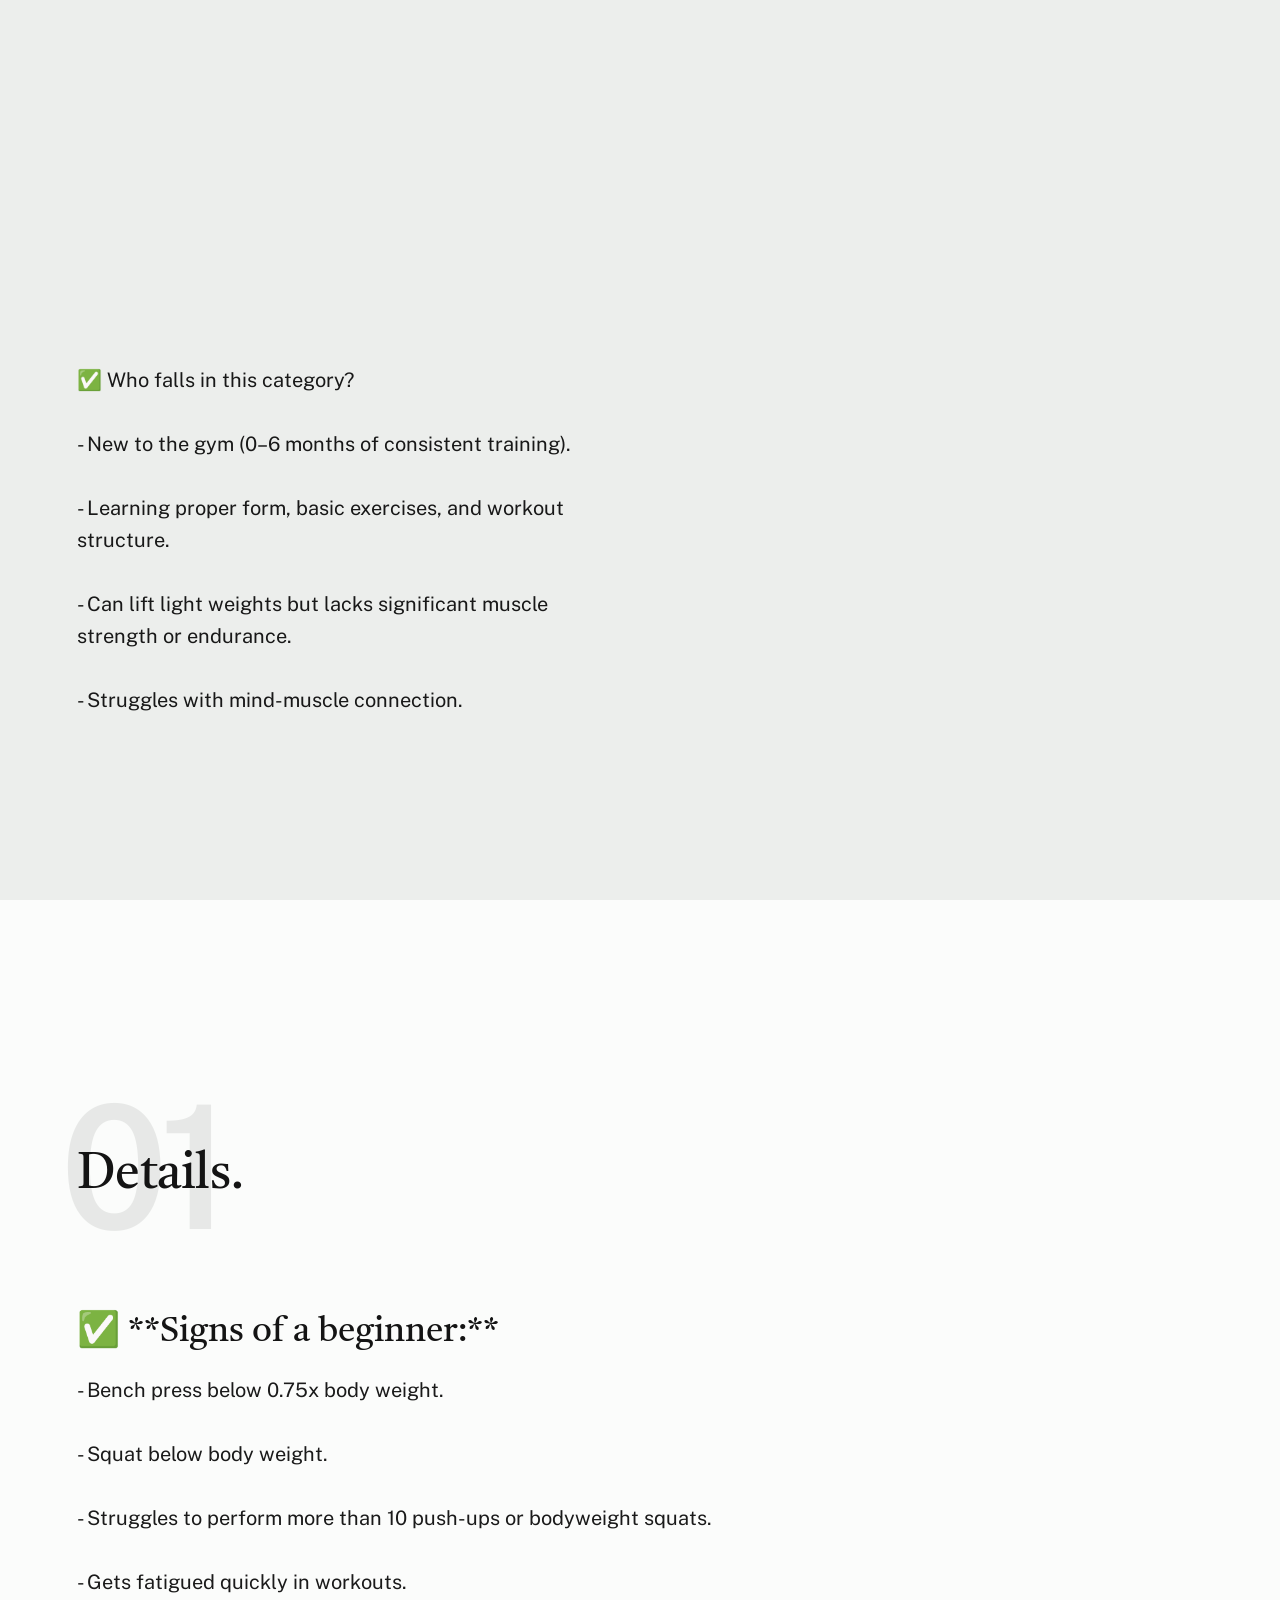
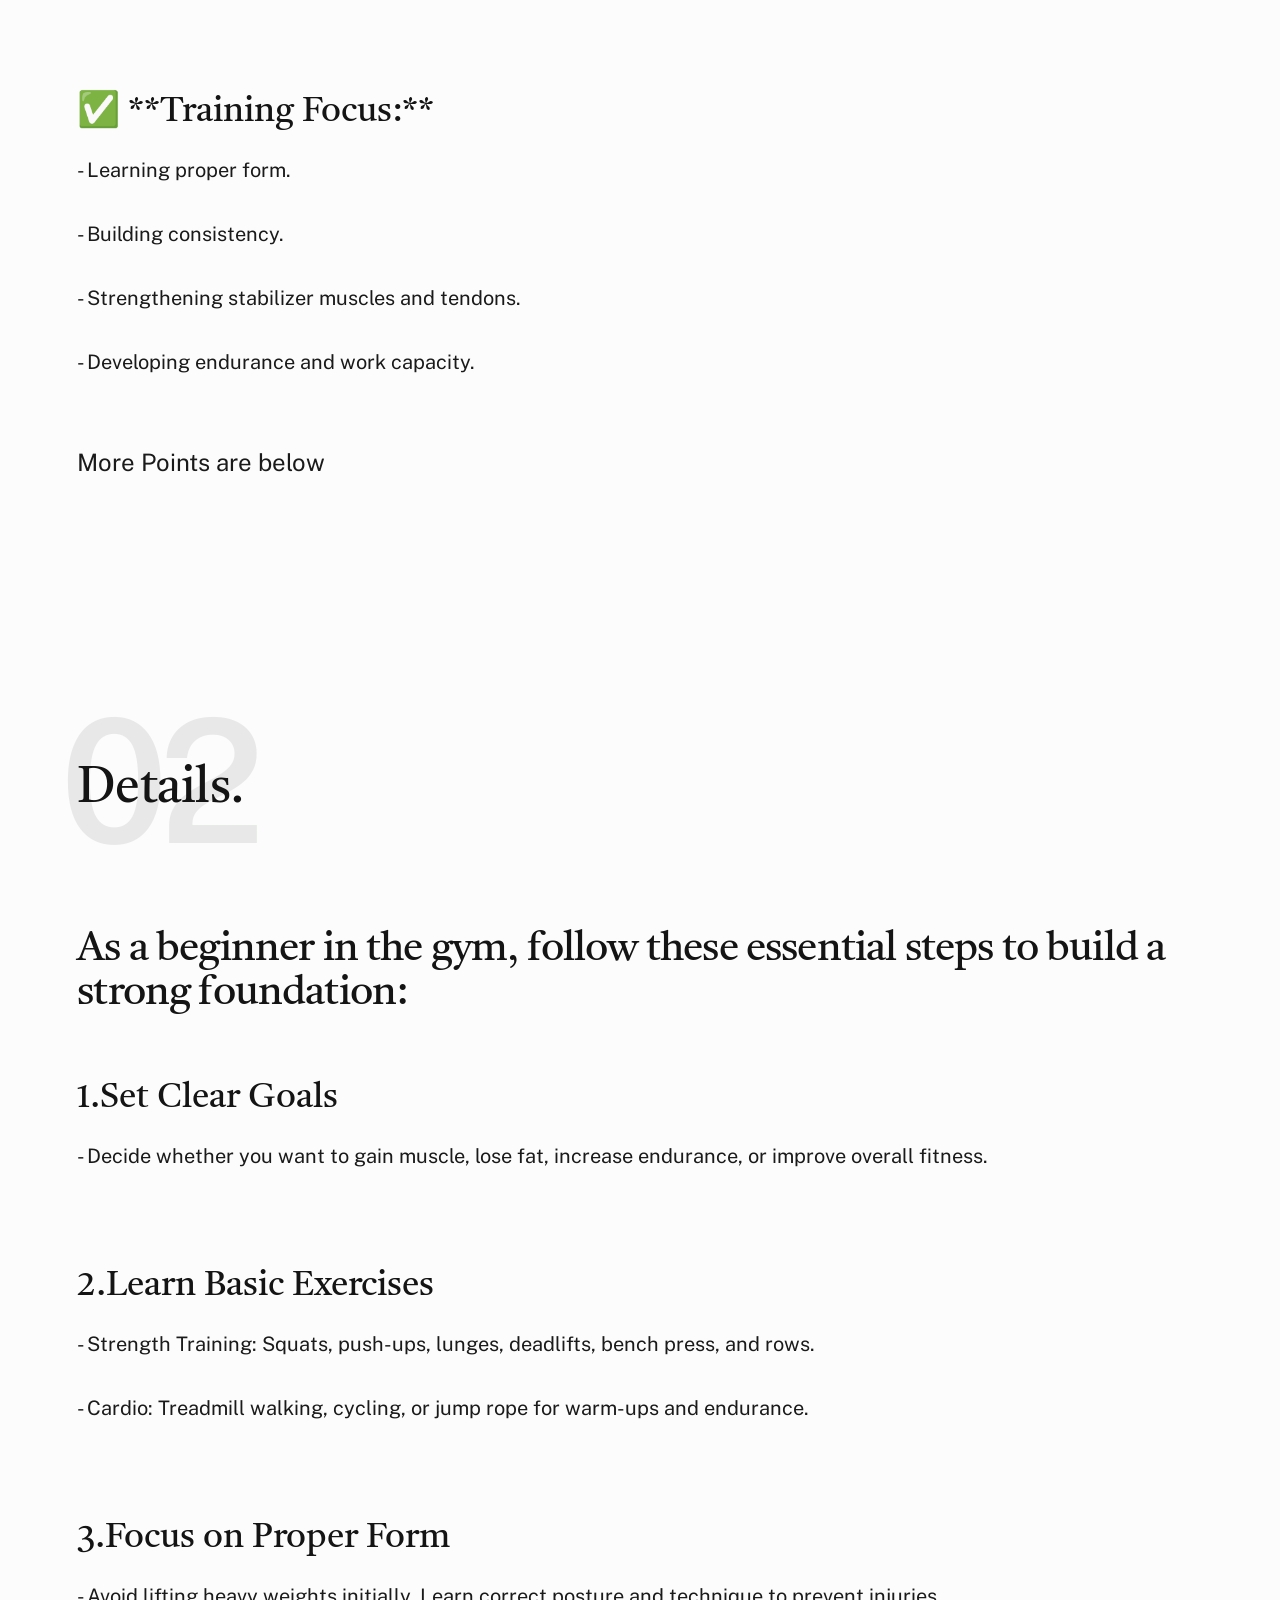
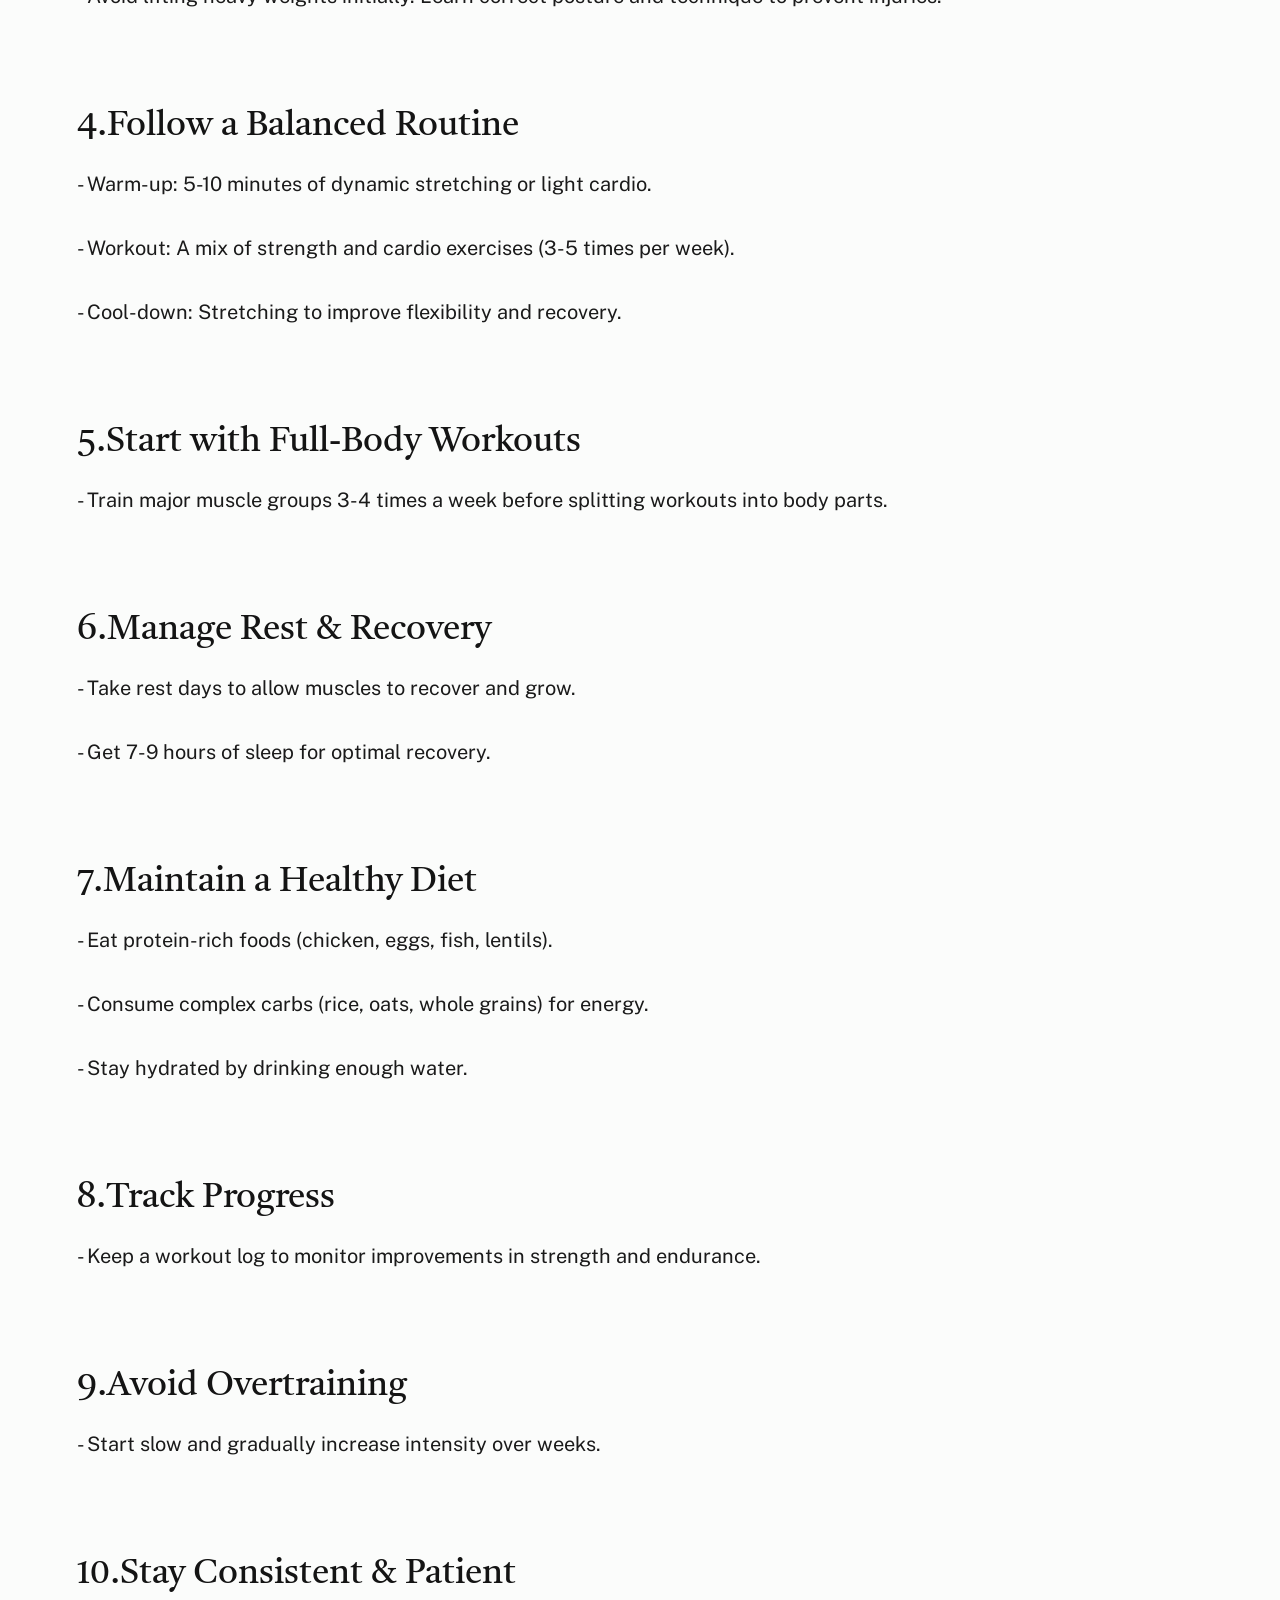
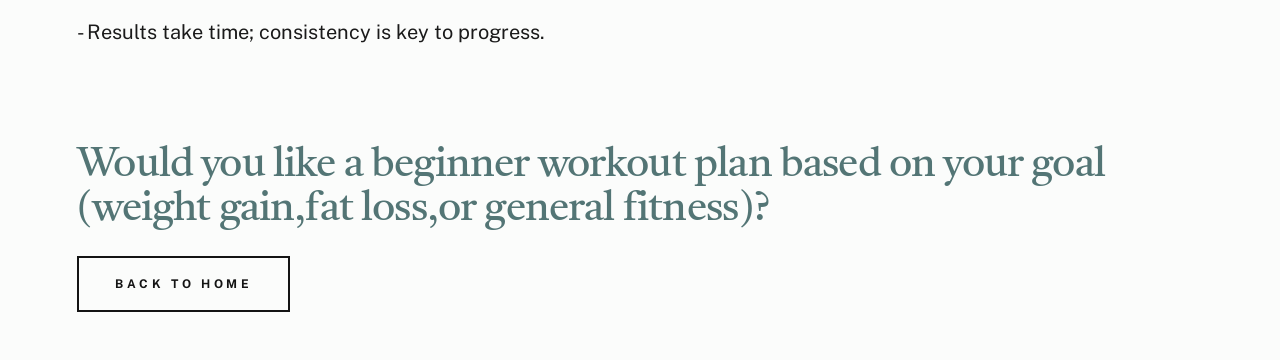
==== ABOUT US.html @ 79d23b0e "new code" ====
<!DOCTYPE html>
<html lang="en" class="no-js">

<head>

    <!--- basic page needs
    ================================================== -->
    <meta charset="utf-8">
    <meta name="viewport" content="width=device-width, initial-scale=1">
    <title>LK Fitness</title>

    <script>
        document.documentElement.classList.remove('no-js');
        document.documentElement.classList.add('js');
    </script>

    <!-- CSS
    ================================================== -->
    <link rel="stylesheet" href="/CSS/slide pages/styles.css">
    <link rel="stylesheet" href="/CSS/slide pages/vendor.css">

    <!-- favicons
    ================================================== -->
    <link rel="apple-touch-icon" sizes="180x180" href="apple-touch-icon.png">
    <link rel="icon" type="image/png" sizes="32x32" href="favicon-32x32.png">
    <link rel="icon" type="image/png" sizes="16x16" href="favicon-16x16.png">
    <link rel="manifest" href="site.webmanifest">

</head>


<body id="top">


    <!-- preloader
    ================================================== -->
    <div id="preloader">
        <div id="loader" class="dots-fade">
            <div></div>
            <div></div>
            <div></div>
        </div>
    </div>


    <!-- page wrap
    ================================================== -->
    <div id="page" class="s-pagewrap">


        <!-- # site header 
        ================================================== -->
        <header class="s-header">
            <div class="row s-header__inner">



                <nav class="s-header__nav">
                    <ul class="s-header__menu-links">
                        <li class="current"><a class="smoothscroll" href="../Mainpagefitness.html"> BACK TO HOME
                                PAGE</a></li>

                    </ul> <!-- s-header__menu-links -->
                </nav> <!-- end s-header__nav -->

            </div> <!-- end s-header__inner -->
        </header> <!-- end s-header -->


        <!-- # intro
        ================================================== -->
        <section id="intro" class="s-intro target-section">

            <div class="row s-intro__content width-sixteen-col">
                <div class="column lg-12 s-intro__content-inner grid-block grid-16">

                    <div class="s-intro__content-text">

                        <div class="s-intro__content-pretitle text-pretitle">Hello</div>
                        <h1 class="s-intro__content-title">
                            Beginner's, <br>
                        </h1>

                        <h8>
                            ✅ Who falls in this category? <BR></BR>
                            - New to the gym (0–6 months of consistent training).<BR></BR>
                            - Learning proper form, basic exercises, and workout structure.<BR></BR>
                            - Can lift light weights but lacks significant muscle strength or endurance.<BR></BR>
                            - Struggles with mind-muscle connection.

                        </h8>






                        <div class="s-intro__content-btns">
                            <a class="smoothscroll btn" href="#about">More About</a>
                            <a class="smoothscroll btn btn--stroke" href="../Mainpagefitness.html">Back To Home</a>
                        </div> <!-- s-intro__content-btns -->

                    </div> <!-- s-intro__content-text -->

                </div> <!-- s-intro__content-inner -->
            </div> <!-- s-intro__content -->





            <div class="s-intro__content-media">
                <img src="/images/beginner img.webp" srcset="images/beginner img.webp 1x, images/beginner img.webp 2x"
                    alt="image folder">


            </div> <!-- s-intro__content-media  images -->



            <div class="s-intro__scroll-down">
                <a href="#about" class="smoothscroll">
                    <div class="scroll-icon">
                        <svg xmlns="http://www.w3.org/2000/svg" width="24" height="24" viewBox="0 0 24 24"
                            style="fill: rgba(0, 0, 0, 1);transform: ;msFilter:;">
                            <path
                                d="M11.178 19.569a.998.998 0 0 0 1.644 0l9-13A.999.999 0 0 0 21 5H3a1.002 1.002 0 0 0-.822 1.569l9 13z">
                            </path>
                        </svg>
                    </div>
                    <span class="scroll-text u-screen-reader-text">Scroll Down</span>
                </a>
            </div> <!-- s-intro__scroll-down -->

        </section> <!-- end s-intro -->


        <!-- # about
        ================================================== -->
        <section id="about" class="s-about target-section">

            <div class="row s-about__content">
                <div class="column xl-12">

                    <div class="section-header" data-num="01">
                        <h2 class="text-display-title">Details.</h2>
                    </div> <!-- end section-header -->

                    <p class="attention-getter">
                    <h3>✅ **Signs of a beginner:**</h3>
                    - Bench press below 0.75x body weight.<BR></BR>
                    - Squat below body weight.<BR></BR>
                    - Struggles to perform more than 10 push-ups or bodyweight squats.<BR></BR>
                    - Gets fatigued quickly in workouts.<BR></BR>

                    <h3>✅ **Training Focus:**</h3>
                    - Learning proper form.<BR></BR>
                    - Building consistency.<BR></BR>
                    - Strengthening stabilizer muscles and tendons.<BR></BR>
                    - Developing endurance and work capacity.<BR></BR>
                    </p>

                    <p class="attention-getter">
                        More Points are below
                    </p>



                </div> <!--end column -->
            </div> <!--end s-about__content -->

        </section> <!-- end s-about -->

        <!-- # about
        ================================================== -->
        <section id="about" class="s-about target-section">

            <div class="row s-about__content">
                <div class="column xl-12">

                    <div class="section-header" data-num="02">
                        <h2 class="text-display-title">Details.</h2>
                    </div> <!-- end section-header -->

                    <p class="attention-getter">
                    <h2>As a beginner in the gym, follow these essential steps to build a strong foundation:</h3>

                        <h3>1.Set Clear Goals</h3>
                        - Decide whether you want to gain muscle, lose fat, increase endurance, or improve overall
                        fitness. <BR> </BR>

                        <h3>2.Learn Basic Exercises</h3>
                        - Strength Training: Squats, push-ups, lunges, deadlifts, bench press, and rows. <BR> </BR>
                        - Cardio: Treadmill walking, cycling, or jump rope for warm-ups and endurance. <BR> </BR>

                        <h3>3.Focus on Proper Form</h3>
                        - Avoid lifting heavy weights initially. Learn correct posture and technique to prevent
                        injuries. <BR> </BR>

                        <h3>4.Follow a Balanced Routine</h3>
                        - Warm-up: 5-10 minutes of dynamic stretching or light cardio. <BR> </BR>
                        - Workout: A mix of strength and cardio exercises (3-5 times per week). <BR> </BR>
                        - Cool-down: Stretching to improve flexibility and recovery. <BR> </BR>

                        <h3>5.Start with Full-Body Workouts</h3>
                        - Train major muscle groups 3-4 times a week before splitting workouts into body parts. <BR>
                        </BR>

                        <h3>6.Manage Rest & Recovery</h3>
                        - Take rest days to allow muscles to recover and grow. <BR> </BR>
                        - Get 7-9 hours of sleep for optimal recovery. <BR> </BR>

                        <h3>7.Maintain a Healthy Diet</h3>
                        - Eat protein-rich foods (chicken, eggs, fish, lentils). <BR> </BR>
                        - Consume complex carbs (rice, oats, whole grains) for energy. <BR> </BR>
                        - Stay hydrated by drinking enough water. <BR> </BR>

                        <h3>8.Track Progress</h3>
                        - Keep a workout log to monitor improvements in strength and endurance. <BR> </BR>

                        <h3>9.Avoid Overtraining</h3>
                        - Start slow and gradually increase intensity over weeks. <BR> </BR>

                        <h3>10.Stay Consistent & Patient</h3>
                        - Results take time; consistency is key to progress. <BR> </BR>

                        <p class="attention-getter">
                        <h2 style="color: rgb(83, 117, 117);">Would you like a beginner workout plan based on your goal
                            <br>
                            (weight gain,fat loss,or general fitness)?
                        </h2>
                        <a class="smoothscroll btn btn--stroke" href="../Mainpagefitness.html">Back To Home</a> </p>



                </div> <!-- grid-list-items -->

            </div> <!--end column -->
    </div> <!--end s-about__content -->

    </section> <!-- end s-about -->








    </div> <!-- end page-wrap -->


    <!-- Java Script
    ================================================== -->
    <script src="/js/main.js"></script>
    <script src="/js/plugins.js"></script>

</body>

</html>
---- CSS/slide pages/styles.css ----
@charset "UTF-8";

/* =================================================================== 
 * Hudson Main Stylesheet
 * Template Ver. 1.0.0
 * 04-03-2023
 * ------------------------------------------------------------------
 *
 * TOC:
 * # SETTINGS
 *      ## fonts 
 *      ## colors
 *      ## spacing and typescale
 *      ## grid variables
 * # CSS RESET
 * # GRID
 * # BASE SETUP
 * # UTILITY CLASSES
 * # TYPOGRAPHY 
 *      ## base type styles
 *      ## additional typography & helper classes
 *      ## lists
 *      ## media 
 *      ## spacing
 * # PRELOADER
 *      ## page loaded
 * # FORM 
 *      ## style placeholder text
 * # BUTTONS
 * # TABLE
 * # COMPONENTS
 *      ## pagination
 *      ## alert box 
 *      ## skillbars
 *      ## stats tabs
 * # PROJECT-WIDE SHARED STYLES
 *      ## section header
 *      ## social list
 *      ## swiper overrides
 *      ## glightbox overrides
 * # GRID-BASED LAYOUTS
 *      ## grid block
 *      ## list grid
 * # PAGE WRAP
 * # SITE HEADER
 *      ## logo
 *      ## main navigation
 *      ## mobile menu toggle
 * # INTRO
 *      ## intro content
 *      ## intro btn cv download
 *      ## intro social
 *      ## intro scroll down
 *      ## intro transitions
 * # ABOUT
 *      ## about blocks
 * # WORKS
 *      ## folio entries 
 *      ## testimonials
 * # NUMBERS
 * # FOOTER
 *      ## copyright
 *      ## go top
 *
 * ------------------------------------------------------------------ */


/* ===================================================================
 * # SETTINGS
 *
 *
 * ------------------------------------------------------------------- */

/* ------------------------------------------------------------------- 
 * ## fonts 
 * ------------------------------------------------------------------- */
@import url("https://fonts.googleapis.com/css2?family=Castoro:ital@0;1&family=Public+Sans:ital,wght@0,300;0,400;0,500;0,600;0,700;1,300;1,400;1,500;1,600;1,700&display=swap");

:root {
    --font-1: "Public Sans", Sans-serif;
    --font-2: "Castoro", Serif;

    /* monospace
   */
    --font-mono: Consolas, "Andale Mono", Courier, "Courier New", monospace;
}

/* ------------------------------------------------------------------- 
 * ## colors
 * ------------------------------------------------------------------- */
:root {

    /* color-1(#C73E1D)
   * color-2(#2F352B)
   * color-3(#1A1A1A)
   */
    --color-1: hsla(12, 75%, 45%, 1);
    --color-2: hsla(96, 10%, 19%, 1);
    --color-3: hsla(0, 0%, 10%, 1);

    /* theme color variations
   */
    --color-1-lightest: hsla(12, 75%, 75%, 1);
    --color-1-lighter: hsla(12, 75%, 65%, 1);
    --color-1-light: hsla(12, 75%, 55%, 1);
    --color-1-dark: hsla(12, 75%, 35%, 1);
    --color-1-darker: hsla(12, 75%, 25%, 1);
    --color-1-darkest: hsla(12, 75%, 15%, 1);

    --color-2-lightest: hsla(96, 10%, 49%, 1);
    --color-2-lighter: hsla(96, 10%, 39%, 1);
    --color-2-light: hsla(96, 10%, 29%, 1);
    --color-2-dark: hsla(96, 10%, 10%, 1);
    --color-2-darker: hsla(96, 10%, 1%, 1);

    --color-3-light: hsla(0, 0%, 16%, 1);
    --color-3-dark: hsla(0, 0%, 8%, 1);

    /* feedback colors
   * color-error(#ffd1d2), color-success(#c8e675), 
   * color-info(#d7ecfb), color-notice(#fff099)
   */
    --color-error: hsla(359, 100%, 91%, 1);
    --color-success: hsla(76, 69%, 68%, 1);
    --color-info: hsla(205, 82%, 91%, 1);
    --color-notice: hsla(51, 100%, 80%, 1);
    --color-error-content: hsla(359, 50%, 50%, 1);
    --color-success-content: hsla(76, 29%, 28%, 1);
    --color-info-content: hsla(205, 32%, 31%, 1);
    --color-notice-content: hsla(51, 30%, 30%, 1);

    /* neutrals
   * generated using 
   * Tint & Shade Generator 
   * (https://maketintsandshades.com/)
   */
    --color-black: #000000;
    --color-gray-19: #181818;
    --color-gray-18: #2f302f;
    --color-gray-17: #474747;
    --color-gray-16: #5e5f5e;
    --color-gray-15: #767776;
    --color-gray-14: #8e8f8e;
    --color-gray-13: #a5a7a5;
    --color-gray-12: #bdbebd;
    --color-gray-11: #d4d6d4;
    --color-gray-10: #eceeec;
    --color-gray-9: #eef0ee;
    --color-gray-8: #f0f1f0;
    --color-gray-7: #f2f3f2;
    --color-gray-6: #f4f5f4;
    --color-gray-5: #f6f7f6;
    --color-gray-4: #f7f8f7;
    --color-gray-3: #f9faf9;
    --color-gray-2: #fbfcfb;
    --color-gray-1: #fbfcfb;
    --color-white: #ffffff;

    /* text
   */
    --color-text: var(--color-gray-19);
    --color-text-dark: var(--color-3-dark);
    --color-text-light: var(--color-gray-15);
    --color-placeholder: var(--color-gray-13);

    /* link
   */
    --color-link: var(--color-1);
    --color-link-hover: var(--color-2-lighter);
    --color-link-active: var(--color-2-lighter);

    /* buttons
   */
    --color-btn: var(--color-gray-10);
    --color-btn-text: var(--color-text);
    --color-btn-hover: var(--color-gray-11);
    --color-btn-hover-text: var(--color-text);
    --color-btn-primary: var(--color-1);
    --color-btn-primary-text: var(--color-white);
    --color-btn-primary-hover: var(--color-1-light);
    --color-btn-primary-hover-text: var(--color-white);
    --color-btn-stroke: var(--color-text-dark);
    --color-btn-stroke-text: var(--color-text-dark);
    --color-btn-stroke-hover: var(--color-text-dark);
    --color-btn-stroke-hover-text: var(--color-white);

    /* preloader
   */
    --color-preloader-bg: var(--color-gray-10);
    --color-loader: var(--color-3);
    --color-loader-light: var(--color-gray-14);

    /* others
   */
    --color-body-bg: var(--color-gray-1);
    --color-border: rgba(0, 0, 0, .1);
    --border-radius: 5px;
}

/* ------------------------------------------------------------------- 
 * ## spacing and typescale
 * ------------------------------------------------------------------- */
:root {

    /* spacing
   * base font size: 20px 
   * vertical space unit : 32px
   */
    --base-size: 62.5%;
    --multiplier: 1;
    --base-font-size: calc(2rem * var(--multiplier));
    --space: calc(3.2rem * var(--multiplier));

    /* vertical spacing 
   */
    --vspace-0_125: calc(0.125 * var(--space));
    --vspace-0_25: calc(0.25 * var(--space));
    --vspace-0_375: calc(0.375 * var(--space));
    --vspace-0_5: calc(0.5 * var(--space));
    --vspace-0_625: calc(0.625 * var(--space));
    --vspace-0_75: calc(0.75 * var(--space));
    --vspace-0_875: calc(0.875 * var(--space));
    --vspace-1: calc(var(--space));
    --vspace-1_25: calc(1.25 * var(--space));
    --vspace-1_5: calc(1.5 * var(--space));
    --vspace-1_75: calc(1.75 * var(--space));
    --vspace-2: calc(2 * var(--space));
    --vspace-2_5: calc(2.5 * var(--space));
    --vspace-3: calc(3 * var(--space));
    --vspace-3_5: calc(3.5 * var(--space));
    --vspace-4: calc(4 * var(--space));
    --vspace-4_5: calc(4.5 * var(--space));
    --vspace-5: calc(5 * var(--space));
    --vspace-5_5: calc(5.5 * var(--space));
    --vspace-6: calc(6 * var(--space));
    --vspace-6_5: calc(6.5 * var(--space));
    --vspace-7: calc(7 * var(--space));
    --vspace-7_5: calc(7.5 * var(--space));
    --vspace-8: calc(8 * var(--space));
    --vspace-8_5: calc(8.5 * var(--space));
    --vspace-9: calc(9 * var(--space));
    --vspace-9_5: calc(9.5 * var(--space));
    --vspace-10: calc(10 * var(--space));

    /* type scale
   * ratio 1        :2 | base: 20px
   * -------------------------------------------------------
   *
   * --text-huge-3    = (148.60px)
   * --text-huge-2    = (123.83px)
   * --text-huge-1    = (103.20px)
   * --text-display-3 = (86.00px)
   * --text-display-2 = (71.66px)
   * --text-display-1 = (59.72px)
   * --text-xxxl      = (49.77px)
   * --text-xxl       = (41.47px)
   * --text-xl        = (34.56px)
   * --text-lg        = (28.80px)
   * --text-md        = (24.00px)
   * --text-size      = (20.00px) BASE
   * --text-sm        = (16.67px)
   * --text-xs        = (13.89px)
   *
   * ---------------------------------------------------------
   */
    --text-scale-ratio: 1.2;
    --text-size: var(--base-font-size);
    --text-xs: calc((var(--text-size) / var(--text-scale-ratio)) / var(--text-scale-ratio));
    --text-sm: calc(var(--text-xs) * var(--text-scale-ratio));
    --text-md: calc(var(--text-sm) * var(--text-scale-ratio) * var(--text-scale-ratio));
    --text-lg: calc(var(--text-md) * var(--text-scale-ratio));
    --text-xl: calc(var(--text-lg) * var(--text-scale-ratio));
    --text-xxl: calc(var(--text-xl) * var(--text-scale-ratio));
    --text-xxxl: calc(var(--text-xxl) * var(--text-scale-ratio));
    --text-display-1: calc(var(--text-xxxl) * var(--text-scale-ratio));
    --text-display-2: calc(var(--text-display-1) * var(--text-scale-ratio));
    --text-display-3: calc(var(--text-display-2) * var(--text-scale-ratio));
    --text-huge-1: calc(var(--text-display-3) * var(--text-scale-ratio));
    --text-huge-2: calc(var(--text-huge-1) * var(--text-scale-ratio));
    --text-huge-3: calc(var(--text-huge-2) * var(--text-scale-ratio));

    /* default button height
   */
    --vspace-btn: var(--vspace-1_75);
}

/* on mobile devices below 600px, change the value of '--multiplier' 
 * to adjust the values of base font size and vertical space unit.
 */
@media screen and (max-width: 600px) {
    :root {
        --multiplier: .9375;
    }
}

/* ------------------------------------------------------------------- 
 * ## grid variables
 * ------------------------------------------------------------------- */
:root {

    /* widths for rows and containers
   */
    --width-sixteen-cols: 1760px;
    --width-default: 1280px;
    --width-wide: 1600px;
    --width-wider: 1800px;
    --width-narrow: 1200px;
    --width-narrower: 1000px;
    --width-narrowest: 800px;
    --width-full: 100%;
    --width-grid-max: var(--width-default);

    /* gutter
   */
    --gutter: 2.6rem;
}

/* on large screen devices
 */
@media screen and (max-width: 1000px) {
    :root {
        --gutter: 2.2rem;
    }
}

/* on small devices
 */
@media screen and (max-width: 600px) {
    :root {
        --gutter: 1rem;
    }
}


/* ====================================================================
 * # CSS RESET
 *
 *
 * --------------------------------------------------------------------
 * http://meyerweb.com/eric/tools/css/reset/ 
 * v2.0 | 20110126
 * License: none (public domain)
 * -------------------------------------------------------------------- */
html,
body,
div,
span,
applet,
object,
iframe,
h1,
h2,
h3,
h4,
h5,
h6,
p,
blockquote,
pre,
a,
abbr,
acronym,
address,
big,
cite,
code,
del,
dfn,
em,
img,
ins,
kbd,
q,
s,
samp,
small,
strike,
strong,
sub,
sup,
tt,
var,
b,
u,
i,
center,
dl,
dt,
dd,
ol,
ul,
li,
fieldset,
form,
label,
legend,
table,
caption,
tbody,
tfoot,
thead,
tr,
th,
td,
article,
aside,
canvas,
details,
embed,
figure,
figcaption,
footer,
header,
hgroup,
menu,
nav,
output,
ruby,
section,
summary,
time,
mark,
audio,
video {
    margin: 0;
    padding: 0;
    border: 0;
    font-size: 100%;
    font: inherit;
    vertical-align: baseline;
}

/* HTML5 display-role reset for older browsers */
article,
aside,
details,
figcaption,
figure,
footer,
header,
hgroup,
menu,
nav,
section {
    display: block;
}

body {
    line-height: 1;
}

ol,
ul {
    list-style: none;
}

blockquote,
q {
    quotes: none;
}

blockquote:before,
blockquote:after,
q:before,
q:after {
    content: "";
    content: none;
}

table {
    border-collapse: collapse;
    border-spacing: 0;
}


/* ===================================================================
 * # GRID v5.0.0
 *
 *
 * -------------------------------------------------------------------
 * - Grid system based on the flex display property.
 *
 * - Grid breakpoints are based on MAXIMUM WIDTH media queries, 
 *   meaning they apply to that one breakpoint and ALL THOSE BELOW IT.
 *
 * - Grid columns without a specified width will automatically layout 
 *   as equal width columns.
 *
 * - On viewports 400px and below, all grid columns will stacked 
 *   vertically
 *
 * ------------------------------------------------------------------- */

/* row 
 */
.row {
    display: flex;
    flex-flow: row wrap;
    width: min(92%, var(--width-grid-max));
    margin: 0 auto;
}

.row .row {
    width: auto;
    margin-left: calc(var(--gutter) * -1);
    margin-right: calc(var(--gutter) * -1);
}

/* column
 */
.column {
    flex: 1;
    padding: 0 var(--gutter);
}

.collapse>.column,
.column.collapse {
    padding: 0;
}

/* row utility classes
 */
.row.row-wrap {
    flex-wrap: wrap;
}

.row.row-nowrap {
    flex-wrap: nowrap;
}

.row.row-y-top {
    align-items: flex-start;
}

.row.row-y-bottom {
    align-items: flex-end;
}

.row.row-y-center {
    align-items: center;
}

.row.row-stretch {
    align-items: stretch;
}

.row.row-baseline {
    align-items: baseline;
}

.row.row-x-left {
    justify-content: flex-start;
}

.row.row-x-right {
    justify-content: flex-end;
}

.row.row-x-center {
    justify-content: center;
}

.row.row-center {
    align-items: center;
    justify-content: center;
}

/* ------------------------- -------------------------------------------
 * ## extra large devices (1201px and above)
 * -------------------------------------------------------------------- */
.xl-1 {
    flex: none;
    width: 8.3333333333%;
}

.xl-2 {
    flex: none;
    width: 16.6666666667%;
}

.xl-3 {
    flex: none;
    width: 25%;
}

.xl-4 {
    flex: none;
    width: 33.3333333333%;
}

.xl-5 {
    flex: none;
    width: 41.6666666667%;
}

.xl-6 {
    flex: none;
    width: 50%;
}

.xl-7 {
    flex: none;
    width: 58.3333333333%;
}

.xl-8 {
    flex: none;
    width: 66.6666666667%;
}

.xl-9 {
    flex: none;
    width: 75%;
}

.xl-10 {
    flex: none;
    width: 83.3333333333%;
}

.xl-11 {
    flex: none;
    width: 91.6666666667%;
}

.xl-12 {
    flex: none;
    width: 100%;
}

/* --------------------------------------------------------------------
 * ## large devices (1001px to 1200px)
 * -------------------------------------------------------------------- */
@media screen and (max-width: 1200px) {
    .lg-1 {
        flex: none;
        width: 8.3333333333%;
    }

    .lg-2 {
        flex: none;
        width: 16.6666666667%;
    }

    .lg-3 {
        flex: none;
        width: 25%;
    }

    .lg-4 {
        flex: none;
        width: 33.3333333333%;
    }

    .lg-5 {
        flex: none;
        width: 41.6666666667%;
    }

    .lg-6 {
        flex: none;
        width: 50%;
    }

    .lg-7 {
        flex: none;
        width: 58.3333333333%;
    }

    .lg-8 {
        flex: none;
        width: 66.6666666667%;
    }

    .lg-9 {
        flex: none;
        width: 75%;
    }

    .lg-10 {
        flex: none;
        width: 83.3333333333%;
    }

    .lg-11 {
        flex: none;
        width: 91.6666666667%;
    }

    .lg-12 {
        flex: none;
        width: 100%;
    }
}

/* --------------------------------------------------------------------
 * ## medium devices (801px to 1000px)
 * -------------------------------------------------------------------- */
@media screen and (max-width: 1000px) {
    .md-1 {
        flex: none;
        width: 8.3333333333%;
    }

    .md-2 {
        flex: none;
        width: 16.6666666667%;
    }

    .md-3 {
        flex: none;
        width: 25%;
    }

    .md-4 {
        flex: none;
        width: 33.3333333333%;
    }

    .md-5 {
        flex: none;
        width: 41.6666666667%;
    }

    .md-6 {
        flex: none;
        width: 50%;
    }

    .md-7 {
        flex: none;
        width: 58.3333333333%;
    }

    .md-8 {
        flex: none;
        width: 66.6666666667%;
    }

    .md-9 {
        flex: none;
        width: 75%;
    }

    .md-10 {
        flex: none;
        width: 83.3333333333%;
    }

    .md-11 {
        flex: none;
        width: 91.6666666667%;
    }

    .md-12 {
        flex: none;
        width: 100%;
    }
}

/* --------------------------------------------------------------------
 * ## tablet devices (601px to 800px)  
 * -------------------------------------------------------------------- */
@media screen and (max-width: 800px) {
    .tab-1 {
        flex: none;
        width: 8.3333333333%;
    }

    .tab-2 {
        flex: none;
        width: 16.6666666667%;
    }

    .tab-3 {
        flex: none;
        width: 25%;
    }

    .tab-4 {
        flex: none;
        width: 33.3333333333%;
    }

    .tab-5 {
        flex: none;
        width: 41.6666666667%;
    }

    .tab-6 {
        flex: none;
        width: 50%;
    }

    .tab-7 {
        flex: none;
        width: 58.3333333333%;
    }

    .tab-8 {
        flex: none;
        width: 66.6666666667%;
    }

    .tab-9 {
        flex: none;
        width: 75%;
    }

    .tab-10 {
        flex: none;
        width: 83.3333333333%;
    }

    .tab-11 {
        flex: none;
        width: 91.6666666667%;
    }

    .tab-12 {
        flex: none;
        width: 100%;
    }
}

/* --------------------------------------------------------------------
 * ## mobile devices (401px to 600px)  
 * -------------------------------------------------------------------- */
@media screen and (max-width: 600px) {
    .row {
        width: 100%;
        padding-left: 6vw;
        padding-right: 6vw;
    }

    .row .row {
        padding-left: 0;
        padding-right: 0;
    }

    .mob-1 {
        flex: none;
        width: 8.3333333333%;
    }

    .mob-2 {
        flex: none;
        width: 16.6666666667%;
    }

    .mob-3 {
        flex: none;
        width: 25%;
    }

    .mob-4 {
        flex: none;
        width: 33.3333333333%;
    }

    .mob-5 {
        flex: none;
        width: 41.6666666667%;
    }

    .mob-6 {
        flex: none;
        width: 50%;
    }

    .mob-7 {
        flex: none;
        width: 58.3333333333%;
    }

    .mob-8 {
        flex: none;
        width: 66.6666666667%;
    }

    .mob-9 {
        flex: none;
        width: 75%;
    }

    .mob-10 {
        flex: none;
        width: 83.3333333333%;
    }

    .mob-11 {
        flex: none;
        width: 91.6666666667%;
    }

    .mob-12 {
        flex: none;
        width: 100%;
    }
}

/* --------------------------------------------------------------------
 * ## small mobile devices (up to 400px)
 * -------------------------------------------------------------------- */

/* stack columns vertically
 */
@media screen and (max-width: 400px) {
    .row .row {
        margin-left: 0;
        margin-right: 0;
    }

    .column {
        flex: none;
        width: 100%;
        margin-left: 0;
        margin-right: 0;
        padding: 0;
    }
}

/* --------------------------------------------------------------------
 * ## additional column stackpoints 
 * -------------------------------------------------------------------- */
@media screen and (max-width: 900px) {
    .stack-on-900 {
        flex: none;
        width: 100%;
        margin-left: 0;
        margin-right: 0;
    }
}

@media screen and (max-width: 700px) {
    .stack-on-700 {
        flex: none;
        width: 100%;
        margin-left: 0;
        margin-right: 0;
    }
}

@media screen and (max-width: 550px) {
    .stack-on-550 {
        flex: none;
        width: 100%;
        margin-left: 0;
        margin-right: 0;
    }
}


/* ===================================================================
 * # BASE SETUP
 *
 *
 * ------------------------------------------------------------------- */
html {
    font-size: var(--base-size);
    box-sizing: border-box;
}

*,
*::before,
*::after {
    box-sizing: inherit;
}

body {
    background-color: var(--color-body-bg);
    -webkit-overflow-scrolling: touch;
    -webkit-text-size-adjust: 100%;
    -webkit-font-smoothing: antialiased;
    -moz-osx-font-smoothing: grayscale;
}

p {
    font-size: inherit;
    text-rendering: optimizeLegibility;
}

a {
    text-decoration: none;
}

svg,
img,
video {
    max-width: 100%;
    height: auto;
}

pre {
    overflow: auto;
}

/* Remove margins and paddings for common elements 
 */
div,
dl,
dt,
dd,
ul,
ol,
li,
h1,
h2,
h3,
h4,
h5,
h6,
pre,
form,
p,
blockquote,
th,
td {
    margin: 0;
    padding: 0;
}

/* Remove default styles for input elements 
 */
input[type=email],
input[type=number],
input[type=search],
input[type=text],
input[type=tel],
input[type=url],
input[type=password],
textarea {
    -webkit-appearance: none;
    -moz-appearance: none;
    appearance: none;
}


/* ===================================================================
 * # UTILITY CLASSES
 *
 *
 * ------------------------------------------------------------------- */

/* flex item alignment classes
 */
.u-flexitem-center {
    margin: auto;
    align-self: center;
}

.u-flexitem-left {
    margin-right: auto;
    align-self: center;
}

.u-flexitem-right {
    margin-left: auto;
    align-self: center;
}

.u-flexitem-x-center {
    margin-right: auto;
    margin-left: auto;
}

.u-flexitem-x-left {
    margin-right: auto;
}

.u-flexitem-x-right {
    margin-left: auto;
}

.u-flexitem-y-center {
    align-self: center;
}

.u-flexitem-y-top {
    align-self: flex-start;
}

.u-flexitem-y-bottom {
    align-self: flex-end;
}

/* misc helper classes
 */
.u-screen-reader-text {
    clip: rect(1px, 1px, 1px, 1px);
    -webkit-clip-path: inset(50%);
    clip-path: inset(50%);
    height: 1px;
    width: 1px;
    margin: -1px;
    overflow: hidden;
    padding: 0;
    border: 0;
    position: absolute;
    word-wrap: normal !important;
}

.u-clearfix:after {
    content: "";
    display: table;
    clear: both;
}

.u-flex-center {
    align-items: center;
    justify-content: center;
}

.u-hidden {
    display: none;
}

.u-invisible {
    visibility: hidden;
}

.u-antialiased {
    -webkit-font-smoothing: antialiased;
    -moz-osx-font-smoothing: grayscale;
}

.u-overflow-hidden {
    overflow: hidden;
}

.u-remove-top {
    margin-top: 0;
}

.u-remove-bottom {
    margin-bottom: 0;
}

.u-add-half-bottom {
    margin-bottom: var(--vspace-0_5);
}

.u-add-bottom {
    margin-bottom: var(--vspace-1);
}

.u-no-border {
    border: none;
}

.u-fullwidth {
    width: 100%;
}

.u-pull-left {
    float: left;
}

.u-pull-right {
    float: right;
}


/* ===================================================================
 * # TYPOGRAPHY 
 *
 *
 * ------------------------------------------------------------------- 
 * type scale - ratio 1:2 | base: 20px
 * -------------------------------------------------------------------
 *
 * --text-huge-3    = (148.60px)
 * --text-huge-2    = (123.83px)
 * --text-huge-1    = (103.20px)
 * --text-display-3 = (86.00px)
 * --text-display-2 = (71.66px)
 * --text-display-1 = (59.72px)
 * --text-xxxl      = (49.77px)
 * --text-xxl       = (41.47px)
 * --text-xl        = (34.56px)
 * --text-lg        = (28.80px)
 * --text-md        = (24.00px)
 * --text-size      = (20.00px) BASE
 * --text-sm        = (16.67px)
 * --text-xs        = (13.89px)
 *
 * -------------------------------------------------------------------- */

/* --------------------------------------------------------------------
 * ## base type styles
 * -------------------------------------------------------------------- */
body {
    font-family: var(--font-1);
    font-size: var(--base-font-size);
    font-weight: 400;
    line-height: var(--vspace-1);
    color: var(--color-text);
}

/* links
 */
a {
    color: var(--color-link);
    transition: all 0.3s ease-in-out;
}

a:focus,
a:hover,
a:active {
    color: var(--color-link-hover);
}

a:hover,
a:active {
    outline: 0;
}

/* headings
 */
h1,
h2,
h3,
h4,
h5,
h6,
.h1,
.h2,
.h3,
.h4,
.h5,
.h6 {
    font-family: var(--font-2);
    font-weight: 400;
    color: var(--color-text-dark);
    font-variant-ligatures: common-ligatures;
    text-rendering: optimizeLegibility;
}

h1,
.h1 {
    margin-top: var(--vspace-2_5);
    margin-bottom: var(--vspace-0_75);
}

h2,
.h2,
h3,
.h3,
h4,
.h4 {
    margin-top: var(--vspace-2);
    margin-bottom: var(--vspace-0_75);
}

h5,
.h5,
h6,
.h6 {
    margin-top: var(--vspace-1_75);
    margin-bottom: var(--vspace-0_5);
}

h1,
.h1 {
    font-size: var(--text-display-2);
    line-height: calc(2.25 * var(--space));
    letter-spacing: -0.02em;
}

@media screen and (max-width: 500px) {

    h1,
    .h1 {
        font-size: var(--text-xxxl);
        line-height: calc(1.625 * var(--space));
    }
}

h2,
.h2 {
    font-size: var(--text-xxl);
    line-height: calc(1.375 * var(--space));
    letter-spacing: -0.02em;
}

h3,
.h3 {
    font-size: var(--text-xl);
    line-height: calc(1.125 * var(--space));
}

h4,
.h4 {
    font-size: var(--text-lg);
    line-height: var(--vspace-1);
}

h5,
.h5 {
    font-size: var(--text-md);
    line-height: var(--vspace-0_875);
}

h6,
.h6 {
    font-family: var(--font-1);
    font-weight: 600;
    font-size: var(--text-sm);
    line-height: var(--vspace-0_75);
    text-transform: uppercase;
    letter-spacing: 0.25rem;
}

/* emphasis, italic,
 * strong, bold and small text
 */
em,
i,
strong,
b {
    font-size: inherit;
    line-height: inherit;
}

em,
i {
    font-style: italic;
}

strong,
b {
    font-weight: 600;
    color: var(--color-text-dark);
}

small {
    font-size: 80%;
    font-weight: 400;
    line-height: var(--vspace-0_5);
}

/* blockquotes
 */
blockquote {
    margin: 0 0 var(--vspace-1) 0;
    padding: var(--vspace-1) var(--vspace-1_5);
    border-left: 2px solid var(--color-text-dark);
    position: relative;
}

blockquote p {
    font-family: var(--font-1);
    font-weight: 400;
    font-size: var(--text-lg);
    font-style: normal;
    line-height: var(--vspace-1_25);
    color: var(--color-text-dark);
    padding: 0;
}

blockquote cite {
    display: block;
    font-family: var(--font-1);
    font-weight: 400;
    font-size: var(--text-sm);
    line-height: var(--vspace-0_75);
    font-style: normal;
}

blockquote cite:before {
    content: "— ";
}

blockquote cite,
blockquote cite a,
blockquote cite a:visited {
    color: var(--color-text-light);
    border: none;
}

@media screen and (max-width: 500px) {
    blockquote {
        padding: var(--vspace-0_75) var(--vspace-0_75);
    }

    blockquote p {
        font-size: var(--text-md);
        line-height: var(--vspace-1);
    }
}

/* figures
 */
figure img,
p img {
    margin: 0;
    vertical-align: bottom;
}

figure {
    display: block;
    margin-left: 0;
    margin-right: 0;
}

figure img+figcaption {
    margin-top: var(--vspace-1);
}

figcaption {
    /* font-style: italic; */
    font-size: var(--text-sm);
    text-align: center;
    margin-bottom: 0;
}

/* preformatted, code
 */
var,
kbd,
samp,
code,
pre {
    font-family: var(--font-mono);
}

pre {
    padding: var(--vspace-0_75) var(--vspace-1) var(--vspace-1);
    background: var(--color-gray-5);
    overflow-x: auto;
}

code {
    font-size: var(--text-sm);
    line-height: 1.6rem;
    margin: 0 0.2rem;
    padding: calc((var(--vspace-1) - 1.6rem) / 2 - 0.1rem) 0.7rem;
    white-space: nowrap;
    background: var(--color-gray-5);
    border: 1px solid var(--color-gray-10);
    color: var(--color-text);
    border-radius: 3px;
}

pre>code {
    display: block;
    white-space: pre;
    line-height: var(--vspace-1);
    padding: 0;
    margin: 0;
    border: none;
}

/* deleted text, abbreviation,
 * & mark text
 */
del {
    text-decoration: line-through;
}

abbr {
    font-family: var(--font-1);
    font-weight: 600;
    font-variant: small-caps;
    text-transform: lowercase;
    letter-spacing: 0.1em;
    color: var(--color-text-dark);
}

abbr[title],
dfn[title] {
    border-bottom: 1px dotted;
    cursor: help;
    text-decoration: none;
}

mark {
    background: var(--color-1-lightest);
    color: var(--color-text);
}

/* horizontal rule
 */
hr {
    border: solid var(--color-border);
    border-width: 0.1rem 0 0;
    clear: both;
    margin: var(--vspace-2) 0 calc(var(--vspace-2) - 1px);
    height: 0;
}

hr.fancy {
    border: none;
    margin: var(--vspace-2) 0;
    height: var(--vspace-1);
    text-align: center;
}

hr.fancy::before {
    content: "*****";
    letter-spacing: 0.3em;
}

/* --------------------------------------------------------------------
 * ## additional typography & helper classes
 * -------------------------------------------------------------------- */
.lead,
.attention-getter {
    font-family: var(--font-1);
    font-size: var(--text-md);
    line-height: var(--vspace-1_25);
}

@media screen and (max-width: 800px) {

    .lead,
    .attention-getter {
        font-size: calc(var(--text-size) * 1.1);
        line-height: calc(1.125 * var(--space));
    }
}

@media screen and (max-width: 400px) {

    .lead,
    .attention-getter {
        font-size: var(--text-size);
        line-height: var(--vspace-1);
    }
}

.pull-quote {
    position: relative;
    padding: 0;
    margin-top: 0;
    text-align: center;
}

.pull-quote blockquote {
    border: none;
    margin: 0 auto;
    max-width: 62rem;
    padding-top: var(--vspace-2_5);
    position: relative;
}

.pull-quote blockquote p {
    font-weight: 400;
    color: var(--color-text-dark);
}

.pull-quote blockquote:before {
    content: "";
    display: block;
    height: var(--vspace-1);
    width: var(--vspace-1);
    background-repeat: no-repeat;
    background: center center;
    background-size: contain;
    background-image: url(../images/icons/icon-quote.svg);
    transform: translate(-50%, 0, 0);
    position: absolute;
    top: var(--vspace-1);
    left: 50%;
}

.drop-cap:first-letter {
    float: left;
    font-family: var(--font-1);
    font-weight: 700;
    font-size: calc(3 * var(--space));
    line-height: 1;
    padding: 0 0.125em 0 0;
    text-transform: uppercase;
    background: transparent;
    color: var(--color-text-dark);
}

.text-center {
    text-align: center;
}

.text-left {
    text-align: left;
}

.text-right {
    text-align: right;
}

/* --------------------------------------------------------------------
 * ## lists
 * -------------------------------------------------------------------- */
ol {
    list-style: decimal;
}

ul {
    list-style: disc;
}

li {
    display: list-item;
}

ol,
ul {
    margin-left: 1.6rem;
}

ul li {
    padding-left: 0.4rem;
}

ul ul,
ul ol,
ol ol,
ol ul {
    margin: 1.6rem 0 1.6rem 1.6rem;
}

ul.disc li {
    display: list-item;
    list-style: none;
    padding: 0 0 0 0.8rem;
    position: relative;
}

ul.disc li::before {
    content: "";
    display: inline-block;
    width: 6px;
    height: 6px;
    border-radius: 50%;
    background: var(--color-1);
    position: absolute;
    left: -0.8em;
    top: calc(50% - 4px);
    vertical-align: middle;
}

dt {
    margin: 0;
    color: var(--color-1);
}

dt strong {
    color: var(--color-1);
}

dd {
    margin: 0 0 0 2rem;
}

/* definition list line style 
 */
.lining dt,
.lining dd {
    display: inline;
    margin: 0;
}

.lining dt+dt:before,
.lining dd+dt:before {
    content: "\a";
    white-space: pre;
}

.lining dd+dd:before {
    content: ", ";
}

.lining dd+dd:before {
    content: ", ";
}

.lining dd:before {
    content: ": ";
    margin-left: -0.2em;
}

/* definition list dictionary style 
 */
.dictionary-style dt {
    display: inline;
    counter-reset: definitions;
}

.dictionary-style dt+dt:before {
    content: ", ";
    margin-left: -0.2em;
}

.dictionary-style dd {
    display: block;
    counter-increment: definitions;
}

.dictionary-style dd:before {
    content: counter(definitions, decimal) ". ";
}

/* ------------------------------------------------------------------- 
 * ## media 
 * ------------------------------------------------------------------- */

/* floated image
 */
img.u-pull-right {
    margin: var(--vspace-0_5) 0 var(--vspace-0_5) var(--vspace-0_875);
}

img.u-pull-left {
    margin: var(--vspace-0_5) var(--vspace-0_875) var(--vspace-0_5) 0;
}

/* responsive video container
 */
.video-container {
    --aspect-ratio: 16/9;
    position: relative;
    height: 0;
    overflow: hidden;
    padding-bottom: calc(100% / (var(--aspect-ratio)));
}

.video-container iframe,
.video-container object,
.video-container embed,
.video-container video {
    position: absolute;
    top: 0;
    left: 0;
    width: 100%;
    height: 100%;
}

/* --------------------------------------------------------------------
 * ## spacing
 * -------------------------------------------------------------------- */
fieldset,
button,
.btn {
    margin-bottom: var(--vspace-0_5);
}

input,
textarea,
select,
pre,
blockquote,
figure,
figcaption,
table,
p,
ul,
ol,
dl,
form,
img,
.video-container,
.ss-custom-select {
    margin-bottom: var(--vspace-1);
}


/* ===================================================================
 * # PRELOADER
 * 
 * 
 * -------------------------------------------------------------------
 * - markup:
 *
 * <div id="preloader">
 *     <div id="loader" class="dots-fade">
 *         <div></div>
 *         <div></div>
 *         <div></div>
 *     </div>
 * </div>
 *
 * - loader class:
 * <dots-fade | dots-jump | dots-pulse>
 *
 * ------------------------------------------------------------------- */
#preloader {
    position: fixed;
    display: flex;
    flex-flow: row wrap;
    justify-content: center;
    align-items: center;
    background: var(--color-preloader-bg);
    z-index: 500;
    height: 100vh;
    width: 100%;
    opacity: 1;
    overflow: hidden;
}

.no-js #preloader {
    display: none;
}

#loader {
    position: relative;
    width: 4px;
    height: 4px;
    padding: 0;
    display: inline-block;
}

#loader>div {
    content: "";
    background: var(--color-loader);
    width: 4px;
    height: 4px;
    position: absolute;
    top: 0;
    left: 0;
    border-radius: 50%;
}

#loader>div:nth-of-type(1) {
    left: 15px;
}

#loader>div:nth-of-type(3) {
    left: -15px;
}

/* dots jump */
.dots-jump>div {
    animation: dots-jump 1.2s infinite ease;
    animation-delay: 0.2s;
}

.dots-jump>div:nth-of-type(1) {
    animation-delay: 0.4s;
}

.dots-jump>div:nth-of-type(3) {
    animation-delay: 0s;
}

@keyframes dots-jump {
    0% {
        top: 0;
    }

    40% {
        top: -6px;
    }

    80% {
        top: 0;
    }
}

/* dots fade */
.dots-fade>div {
    animation: dots-fade 1.6s infinite ease;
    animation-delay: 0.4s;
}

.dots-fade>div:nth-of-type(1) {
    animation-delay: 0.8s;
}

.dots-fade>div:nth-of-type(3) {
    animation-delay: 0s;
}

@keyframes dots-fade {
    0% {
        opacity: 1;
    }

    40% {
        opacity: 0.2;
    }

    80% {
        opacity: 1;
    }
}

/* dots pulse */
.dots-pulse>div {
    animation: dots-pulse 1.2s infinite ease;
    animation-delay: 0.2s;
}

.dots-pulse>div:nth-of-type(1) {
    animation-delay: 0.4s;
}

.dots-pulse>div:nth-of-type(3) {
    animation-delay: 0s;
}

@keyframes dots-pulse {
    0% {
        transform: scale(1);
    }

    40% {
        transform: scale(1.3);
    }

    80% {
        transform: scale(1);
    }
}

/* ------------------------------------------------------------------- 
 * ## page loaded
 * ------------------------------------------------------------------- */
.ss-loaded #preloader {
    opacity: 0;
    visibility: hidden;
    transition: all 0.6s 0.9s ease-in-out;
}

.ss-loaded #preloader #loader {
    opacity: 0;
    transition: opacity 0.6s ease-in-out;
}


/* ===================================================================
 * # FORM 
 *
 *
 * ------------------------------------------------------------------- */
fieldset {
    border: none;
}

input[type=email],
input[type=number],
input[type=search],
input[type=text],
input[type=tel],
input[type=url],
input[type=password],
textarea,
select {
    --input-height: var(--vspace-2);
    --input-line-height: var(--vspace-1);
    --input-vpadding: calc((var(--input-height) - var(--input-line-height)) / 2);
    display: block;
    height: var(--input-height);
    padding: var(--input-vpadding) 0 calc(var(--input-vpadding) - 1px);
    border: 0;
    outline: 0;
    color: var(--color-text-light);
    font-family: var(--font-1);
    font-size: calc(var(--text-size) * 0.8);
    line-height: var(--input-line-height);
    max-width: 100%;
    background: transparent;
    border-bottom: 1px solid var(--color-text-light);
    transition: all 0.3s ease-in-out;
}

.ss-custom-select {
    position: relative;
    padding: 0;
}

.ss-custom-select select {
    -webkit-appearance: none;
    -moz-appearance: none;
    appearance: none;
    text-indent: 0.01px;
    text-overflow: "";
    margin: 0;
    vertical-align: middle;
    line-height: var(--vspace-1);
}

.ss-custom-select select option {
    padding-left: 2rem;
    padding-right: 2rem;
    background-color: var(--color-body);
}

.ss-custom-select select::-ms-expand {
    display: none;
}

.ss-custom-select::after {
    border-bottom: 1px solid rgb(20, 20, 20);
    border-right: 1px solid rgb(20, 20, 20);
    content: "";
    display: block;
    height: 8px;
    width: 8px;
    margin-top: -7px;
    pointer-events: none;
    position: absolute;
    right: 2.4rem;
    top: 50%;
    transition: all 0.15s ease-in-out;
    transform-origin: 66% 66%;
    transform: rotate(45deg);
}

textarea {
    min-height: calc(8 * var(--space));
}

input[type=email]:focus,
input[type=number]:focus,
input[type=search]:focus,
input[type=text]:focus,
input[type=tel]:focus,
input[type=url]:focus,
input[type=password]:focus,
textarea:focus,
select:focus {
    color: var(--color-text);
    border-bottom: 1px solid var(--color-1);
}

label,
legend {
    font-family: var(--font-1);
    font-weight: 600;
    font-size: var(--text-sm);
    line-height: var(--vspace-0_5);
    margin-bottom: var(--vspace-0_5);
    color: var(--color-text-dark);
    display: block;
}

input[type=checkbox],
input[type=radio] {
    display: inline;
}

label>.label-text {
    display: inline-block;
    margin-left: 1rem;
    font-family: var(--font-1);
    line-height: inherit;
}

label>input[type=checkbox],
label>input[type=radio] {
    margin: 0;
    position: relative;
    top: 2px;
}

/* ------------------------------------------------------------------- 
 * ## style placeholder text
 * ------------------------------------------------------------------- */
::-moz-placeholder {
    /* Mozilla Firefox 19+ */
    color: var(--color-placeholder);
    opacity: 1;
}

::placeholder {
    /* Most modern browsers support this now. */
    color: var(--color-placeholder);
}

/* ------------------------------------------------------------------- 
 * ## change autocomplete styles in Chrome
 * ------------------------------------------------------------------- */
input:-webkit-autofill,
input:-webkit-autofill:hover,
input:-webkit-autofill:focus,
textarea:-webkit-autofill,
textarea:-webkit-autofill:hover,
textarea:-webkit-autofill:focus,
select:-webkit-autofill,
select:-webkit-autofill:hover,
select:-webkit-autofill:focus {
    -webkit-text-fill-color: var(--color-1);
    -webkit-transition: background-color 5000s ease-in-out 0s;
    transition: background-color 5000s ease-in-out 0s;
}


/* ===================================================================
 * # BUTTONS
 *
 *
 * ------------------------------------------------------------------- */
.btn,
button,
input[type=submit],
input[type=reset],
input[type=button] {
    --btn-height: var(--vspace-btn);
    display: inline-block;
    font-family: var(--font-1);
    font-weight: 500;
    font-size: calc(var(--text-size) * 0.6);
    text-transform: uppercase;
    letter-spacing: 0.3em;
    height: var(--btn-height);
    line-height: calc(var(--btn-height) - 4px);
    padding: 0 3.6rem;
    margin: 0 0.4rem var(--vspace-0_5) 0;
    color: var(--color-btn-text);
    text-decoration: none;
    text-align: center;
    white-space: nowrap;
    cursor: pointer;
    transition: all 0.3s;
    background-color: var(--color-btn);
    border: 2px solid var(--color-btn);
    -webkit-font-smoothing: antialiased;
    -moz-osx-font-smoothing: grayscale;
}

.btn:focus,
button:focus,
input[type=submit]:focus,
input[type=reset]:focus,
input[type=button]:focus,
.btn:hover,
button:hover,
input[type=submit]:hover,
input[type=reset]:hover,
input[type=button]:hover {
    background-color: var(--color-btn-hover);
    border-color: var(--color-btn-hover);
    color: var(--color-btn-hover-text);
    outline: 0;
}

/* button primary
 */
.btn.btn--primary,
button.btn--primary,
input[type=submit].btn--primary,
input[type=reset].btn--primary,
input[type=button].btn--primary {
    background: var(--color-btn-primary);
    border-color: var(--color-btn-primary);
    color: var(--color-btn-primary-text);
}

.btn.btn--primary:focus,
button.btn--primary:focus,
input[type=submit].btn--primary:focus,
input[type=reset].btn--primary:focus,
input[type=button].btn--primary:focus,
.btn.btn--primary:hover,
button.btn--primary:hover,
input[type=submit].btn--primary:hover,
input[type=reset].btn--primary:hover,
input[type=button].btn--primary:hover {
    background: var(--color-btn-primary-hover);
    border-color: var(--color-btn-primary-hover);
    color: var(--color-btn-primary-hover-text);
}

/* button modifiers
 */
.btn.u-fullwidth,
button.u-fullwidth {
    width: 100%;
    margin-right: 0;
}

.btn--small,
button.btn--small {
    --btn-height: calc(var(--vspace-btn) - 1.6rem);
}

.btn--medium,
button.btn--medium {
    --btn-height: calc(var(--vspace-btn) + .8rem);
}

.btn--large,
button.btn--large {
    --btn-height: calc(var(--vspace-btn) + 1.6rem);
    font-size: var(--text-xs);
    border-radius: 100px;

}

.btn--stroke,
button.btn--stroke {
    background: transparent !important;
    font-weight: 700;
    border: 2px solid var(--color-btn-stroke);
    color: var(--color-btn-stroke-text);
}

.btn--stroke:focus,
button.btn--stroke:focus,
.btn--stroke:hover,
button.btn--stroke:hover {
    background: var(--color-btn-stroke-hover) !important;
    border: 2px solid var(--color-btn-stroke-hover);
    color: var(--color-btn-stroke-hover-text);
}

.btn--pill,
button.btn--pill {
    padding-left: 3.2rem !important;
    padding-right: 3.2rem !important;
    border-radius: 1000px !important;
}


/* ===================================================================
 * # TABLE
 *
 *
 * ------------------------------------------------------------------- */
table {
    border-width: 0;
    width: 100%;
    max-width: 100%;
    font-family: var(--font-1);
    border-collapse: collapse;
}

th,
td {
    padding: var(--vspace-0_5) 3.2rem calc(var(--vspace-0_5) - 1px);
    text-align: left;
    border-bottom: 1px solid var(--color-border);
}

th {
    padding: var(--vspace-0_5) 3.2rem;
    color: var(--color-text-dark);
    font-family: var(--font-1);
    font-weight: 600;
    font-size: var(--text-sm);
}

th:first-child,
td:first-child {
    padding-left: 0;
}

th:last-child,
td:last-child {
    padding-right: 0;
}

.table-responsive {
    overflow-x: auto;
    -webkit-overflow-scrolling: touch;
}


/* ===================================================================
 * # COMPONENTS
 *
 *
 * ------------------------------------------------------------------- */

/* -------------------------------------------------------------------
 * ## pagination
 * ------------------------------------------------------------------- */
.pgn {
    --pgn-num-height: calc(var(--vspace-1) + .4rem);
    margin: 0 auto var(--vspace-1);
    text-align: center;
}

.pgn ul {
    display: inline-flex;
    flex-flow: row wrap;
    justify-content: center;
    list-style: none;
    margin-left: 0;
    position: relative;
    padding: 0 6rem;
}

.pgn ul li {
    margin: 0;
    padding: 0;
}

.pgn__num {
    font-family: var(--font-1);
    font-weight: 600;
    font-size: var(--text-size);
    line-height: var(--vspace-1);
    display: block;
    padding: 0.2rem 1.2rem;
    height: var(--pgn-num-height);
    margin: 0.2rem 0.2rem;
    color: var(--color-text-dark);
    border-radius: var(--border-radius);
    transition: all, 0.3s, ease-in-out;
}

.pgn__num:focus,
.pgn__num:hover {
    background: var(--color-text-dark);
    color: var(--color-white);
}

.pgn .current,
.pgn .current:focus,
.pgn .current:hover {
    background: var(--color-text-dark);
    color: var(--color-white);

}

.pgn .inactive,
.pgn .inactive:focus,
.pgn .inactive:hover {
    opacity: 0.4;
    cursor: default;
}

.pgn__prev,
.pgn__next {
    display: inline-flex;
    flex-flow: row wrap;
    justify-content: center;
    align-items: center;
    height: var(--pgn-num-height);
    width: 4.8rem;
    line-height: var(--vspace-1);
    border-radius: 4px;
    padding: 0;
    margin: 0;
    opacity: 1;
    font: 0/0 a;
    text-shadow: none;
    color: transparent;
    transition: all, 0.3s, ease-in-out;
    position: absolute;
    top: 50%;
    transform: translate(0, -50%);
}

.pgn__prev:focus,
.pgn__prev:hover,
.pgn__next:focus,
.pgn__next:hover {
    background: var(--color-text-dark);
}

.pgn__prev svg,
.pgn__next svg {
    height: 2.4rem;
    width: 2.4rem;
    transition: all, 0.3s, ease-in-out;
}

.pgn__prev svg path,
.pgn__next svg path {
    fill: var(--color-text-dark);
}

.pgn__prev:focus svg path,
.pgn__prev:hover svg path,
.pgn__next:focus svg path,
.pgn__next:hover svg path {
    fill: white;
}

.pgn__prev {
    left: 0;
}

.pgn__next {
    right: 0;
}

.pgn__prev.inactive,
.pgn__next.inactive {
    opacity: 0.4;
    cursor: default;
}

.pgn__prev.inactive:focus,
.pgn__prev.inactive:hover,
.pgn__next.inactive:focus,
.pgn__next.inactive:hover {
    background-color: transparent;
}

/* ------------------------------------------------------------------- 
 * responsive:
 * pagination
 * ------------------------------------------------------------------- */
@media screen and (max-width: 600px) {
    .pgn ul {
        padding: 0 5.2rem;
    }
}

/* ------------------------------------------------------------------- 
 * ## alert box 
 * ------------------------------------------------------------------- */
.alert-box {
    padding: var(--vspace-0_75) 4rem var(--vspace-0_75) 3.2rem;
    margin-bottom: var(--vspace-1);
    border-radius: var(--border-radius);
    font-family: var(--font-1);
    font-weight: 500;
    font-size: var(--text-sm);
    line-height: var(--vspace-0_75);
    opacity: 1;
    visibility: visible;
    position: relative;
}

.alert-box__close {
    position: absolute;
    display: block;
    right: 1.6rem;
    top: 1.6rem;
    cursor: pointer;
    width: 12px;
    height: 12px;
}

.alert-box__close::before,
.alert-box__close::after {
    content: "";
    display: inline-block;
    width: 1px;
    height: 12px;
    position: absolute;
    top: 0;
    left: 5px;
}

.alert-box__close::before {
    transform: rotate(45deg);
}

.alert-box__close::after {
    transform: rotate(-45deg);
}

.alert-box--error {
    background-color: var(--color-error);
    color: var(--color-error-content);
}

.alert-box--error .alert-box__close::before,
.alert-box--error .alert-box__close::after {
    background-color: var(--color-error-content);
}

.alert-box--success {
    background-color: var(--color-success);
    color: var(--color-success-content);
}

.alert-box--success .alert-box__close::before,
.alert-box--success .alert-box__close::after {
    background-color: var(--color-success-content);
}

.alert-box--info {
    background-color: var(--color-info);
    color: var(--color-info-content);
}

.alert-box--info .alert-box__close::before,
.alert-box--info .alert-box__close::after {
    background-color: var(--color-info-content);
}

.alert-box--notice {
    background-color: var(--color-notice);
    color: var(--color-notice-content);
}

.alert-box--notice .alert-box__close::before,
.alert-box--notice .alert-box__close::after {
    background-color: var(--color-notice-content);
}

.alert-box.hideit {
    opacity: 0;
    visibility: hidden;
    transition: all 0.5s;
}

/* ------------------------------------------------------------------- 
 * ## skillbars
 * ------------------------------------------------------------------- */
.skill-bars {
    list-style: none;
    margin: var(--vspace-2) 0 var(--vspace-1);
}

.skill-bars li {
    height: 0.4rem;
    background: var(--color-gray-5);
    width: 100%;
    margin-bottom: calc(var(--vspace-2) - 0.4rem);
    padding: 0;
    position: relative;
}

.skill-bars li strong {
    position: absolute;
    left: 0;
    top: calc(var(--vspace-1) * 1.25 * -1);
    font-family: var(--font-1);
    font-weight: 600;
    color: var(--color-text);
    text-transform: uppercase;
    letter-spacing: 0.2em;
    font-size: var(--text-xs);
    line-height: var(--vspace-0_75);
}

.skill-bars li .progress {
    background: var(--color-text);
    position: relative;
    height: 100%;
}

.skill-bars li .progress span {
    display: block;
    font-family: var(--font-1);
    color: white;
    font-size: 1rem;
    line-height: 1;
    background: var(--color-text);
    padding: var(--vspace-0_25);
    border-radius: 4px;
    position: absolute;
    right: 0;
    top: calc((var(--vspace-1) + 0.8rem) * -1);
}

.skill-bars li .progress span::after {
    position: absolute;
    left: 50%;
    bottom: -10px;
    margin-left: -5px;
    width: 0;
    height: 0;
    border: 5px solid transparent;
    border-top-color: var(--color-text, var(--color-black));
    content: "";
}

.skill-bars li .percent5 {
    width: 5%;
}

.skill-bars li .percent10 {
    width: 10%;
}

.skill-bars li .percent15 {
    width: 15%;
}

.skill-bars li .percent20 {
    width: 20%;
}

.skill-bars li .percent25 {
    width: 25%;
}

.skill-bars li .percent30 {
    width: 30%;
}

.skill-bars li .percent35 {
    width: 35%;
}

.skill-bars li .percent40 {
    width: 40%;
}

.skill-bars li .percent45 {
    width: 45%;
}

.skill-bars li .percent50 {
    width: 50%;
}

.skill-bars li .percent55 {
    width: 55%;
}

.skill-bars li .percent60 {
    width: 60%;
}

.skill-bars li .percent65 {
    width: 65%;
}

.skill-bars li .percent70 {
    width: 70%;
}

.skill-bars li .percent75 {
    width: 75%;
}

.skill-bars li .percent80 {
    width: 80%;
}

.skill-bars li .percent85 {
    width: 85%;
}

.skill-bars li .percent90 {
    width: 90%;
}

.skill-bars li .percent95 {
    width: 95%;
}

.skill-bars li .percent100 {
    width: 100%;
}

/* --------------------------------------------------------------------
 * ## stats tabs
 * -------------------------------------------------------------------- */
.stats-tabs {
    padding: 0;
    margin: var(--vspace-1) 0;
}

.stats-tabs li {
    display: inline-block;
    margin: 0 1.6rem var(--vspace-0_5) 0;
    padding: 0 1.5rem 0 0;
    border-right: 1px solid var(--color-border);
}

.stats-tabs li:last-child {
    margin: 0;
    padding: 0;
    border: none;
}

.stats-tabs li a {
    display: block;
    font-family: var(--font-1);
    font-size: var(--text-lg);
    font-weight: 600;
    line-height: var(--vspace-1_5);
    border: none;
    color: var(--color-text-dark);
}

.stats-tabs li a:hover {
    color: var(--color-1);
}

.stats-tabs li a em {
    display: block;
    margin: 0;
    font-family: var(--font-1);
    font-size: var(--text-sm);
    line-height: var(--vspace-0_5);
    font-weight: 400;
    font-style: normal;
    color: var(--color-text-light);
}


/* ===================================================================
 * # PROJECT-WIDE SHARED STYLES
 *
 *
 * ------------------------------------------------------------------- */
.width-sixteen-col {
    --width-grid-max: var(--width-sixteen-cols);
}

.width-narrower {
    --width-grid-max: var(--width-narrower);
}

.text-body-sm {
    font-size: calc(var(--text-size) * 0.95);
    line-height: calc(0.9375 * var(--space));
}

.text-pretitle {
    font-family: var(--font-1);
    font-weight: 600;
    font-size: var(--text-size);
    line-height: var(--vspace-1);
    text-transform: uppercase;
    letter-spacing: 0.15em;
    color: var(--color-1);
    transform: translate(0.2em, 0);
    margin-top: 0;
}

.text-display-title {
    font-size: var(--text-display-1);
    line-height: 1.0717;
    letter-spacing: -0.015em;
    margin-top: 0;
    margin-bottom: var(--vspace-1_5);
}

/* ------------------------------------------------------------------- 
 * ## section header
 * ------------------------------------------------------------------- */
.section-header {
    display: flex;
    align-items: flex-start;
    margin-bottom: var(--vspace-3_5);
    position: relative;
}

.section-header .text-display-title {
    padding-top: 0.5em;
    margin-bottom: 0;
    position: relative;
}

.section-header::before {
    content: attr(data-num);
    font-family: var(--font-1);
    font-weight: 600;
    font-size: 10em;
    letter-spacing: -0.05em;
    line-height: 1;
    color: var(--color-gray-11);
    margin-right: var(--vspace-0_5);
    position: absolute;
    top: -0.25em;
    left: -0.1em;
    opacity: 0.5;
}

.section-header.light-on-dark .text-display-title {
    color: white;
}

.section-header.light-on-dark::before {
    color: rgba(255, 255, 255, 0.15);
}

/* ------------------------------------------------------------------- 
 * ## social list
 * ------------------------------------------------------------------- */
.social-list {
    display: flex;
    align-items: center;
    list-style: none;
    margin: 0;
}

.social-list li {
    padding-left: 0;
    margin-right: 0.8rem;
}

.social-list li:last-child {
    margin-right: 0;
}

.social-list a {
    display: flex;
    align-items: center;
}

.social-list a:focus svg path,
.social-list a:focus svg circle,
.social-list a:hover svg path,
.social-list a:hover svg circle {
    fill: var(--color-white);
}

.social-list svg {
    height: var(--vspace-0_875);
    width: var(--vspace-0_875);
}

.social-list svg path,
.social-list svg circle {
    fill: rgba(255, 255, 255, 0.5);
    transition: all 0.5s;
}

/* ------------------------------------------------------------------- 
 * ## swiper overrides
 * ------------------------------------------------------------------- */
.swiper-container .swiper-pagination-bullets .swiper-pagination-bullet {
    margin: 0 1.2rem;
}

.swiper-container .swiper-pagination-bullet {
    width: 8px;
    height: 8px;
    background: var(--color-gray-11);
    opacity: 1;
}

.swiper-container .swiper-pagination-bullet-active {
    background: var(--color-gray-19);
    opacity: 1;
}

.swiper-container .swiper-pagination-bullet:only-child {
    visibility: hidden;
}

/* ------------------------------------------------------------------- 
 * ## glightbox overrides
 * ------------------------------------------------------------------- */
.glightbox-container a {
    font-weight: 500 !important;
    color: var(--color-1);
    border-bottom: 1px dotted var(--color-1);
}

.glightbox-container .gslide-inner-content {
    width: min(100%, 1050px);
    padding-top: 10vh;
}

.glightbox-container .gslide-description {
    background: rgb(0, 0, 0);
    width: 100%;
    text-align: center;
}

.glightbox-container .gdesc-inner {
    padding: var(--vspace-1_25) var(--vspace-0_75) var(--vspace-2);
}

.glightbox-container .gslide-title,
.glightbox-container .gslide-desc {
    width: min(100%, 600px);
    margin: 0 auto;
}

.glightbox-container .gslide-title {
    font-family: var(--font-1);
    font-weight: 400;
    font-size: 1.7rem !important;
    color: white;
    margin-top: 0;
    margin-bottom: var(--vspace-0_375);
}

.glightbox-container .gslide-desc {
    font-family: var(--font-1);
    font-weight: 300;
    font-size: 1.4rem;
    line-height: 1.571;
    color: rgba(255, 255, 255, 0.5) !important;
}

.glightbox-container .gprev,
.glightbox-container .gnext,
.glightbox-container .gclose {
    margin: 0;
    padding: 0;
}

.glightbox-container .gprev svg,
.glightbox-container .gnext svg,
.glightbox-container .gclose svg {
    width: 24px;
}

.glightbox-container .goverlay {
    background: #000;
}

.glightbox-mobile .gslide-inner-content {
    padding-top: 0;
}

.glightbox-mobile .glightbox-container .gslide-desc a,
.glightbox-mobile .glightbox-container .gslide-desc .desc-more {
    color: var(--color-link);
}

.glightbox-mobile .glightbox-container .gslide-desc .desc-more {
    opacity: 1;
}

/* ------------------------------------------------------------------- 
 * responsive:
 * project-wide and shared styles
 * ------------------------------------------------------------------- */
@media screen and (max-width: 1400px) {
    .section-header .text-display-title {
        font-size: var(--text-xxxl);
    }

    .section-header::before {
        font-size: 8.6em;
    }
}

@media screen and (max-width: 800px) {
    .testimonials__slide {
        text-align: center;
    }

    .testimonials__cite {
        text-align: left;
    }
}

@media screen and (max-width: 500px) {
    .text-pretitle {
        font-size: var(--text-size);
        line-height: var(--vspace-0_75);
    }

    .section-header {
        margin-bottom: var(--vspace-2_5);
    }

    .section-header .text-display-title {
        font-size: var(--text-xxl);
    }

    .section-header::before {
        font-size: 7em;
        left: 0;
    }
}


/* ===================================================================
 * # GRID-BASED LAYOUTS
 *
 *
 * ------------------------------------------------------------------- */

/* --------------------------------------------------------------------
 * ## grid block
 * -------------------------------------------------------------------- */
.grid-block {
    --col: 12;
    --grid-gap-h: calc(var(--gutter) * 2);
    --grid-gap-v: var(--vspace-1);
    display: grid;
    grid-template-columns: repeat(var(--col), [col] 1fr);
    -moz-column-gap: var(--grid-gap-h);
    column-gap: var(--grid-gap-h);
    row-gap: var(--grid-gap-v);
}

.grid-block.no-h-gutter {
    --grid-gap-h: 0;
}

.grid-block.no-v-gutter {
    --grid-gap-h: 0;
}

.grid-block.grid-16 {
    --col: 16;
}

.grid-block .grid-full {
    grid-column: 1/-1;
}

/* ------------------------------------------------------------------- 
 * ## list grid
 * ------------------------------------------------------------------- */
.grid-list-items {
    --gap: calc(var(--gutter) * 2);
    --min-width: 300px;
    display: grid;
    grid-template-columns: repeat(auto-fit, minmax(min(var(--min-width), 100%), 1fr));
    -moz-column-gap: var(--gap);
    column-gap: var(--gap);
}

.grid-list-items__item {
    margin-bottom: var(--vspace-1);
}

/* ------------------------------------------------------------------- 
 * responsive:
 * grid layouts
 * ------------------------------------------------------------------- */
@media screen and (max-width: 800px) {

    .grid-block,
    .grid-block.grid-16 {
        --col: 8;
    }
}

@media screen and (max-width: 600px) {

    .grid-block,
    .grid-block.grid-16 {
        --col: 4;
    }
}


/* ===================================================================
 * # PAGE WRAP
 *
 *
 * ------------------------------------------------------------------- */
.s-pagewrap {
    display: flex;
    flex-direction: column;
    min-height: 100%;
    overflow: hidden;
    position: relative;
}


/* ===================================================================
 * # SITE HEADER
 *
 *
 * ------------------------------------------------------------------- */
.s-header {
    --header-height: 72px;
    --logo-width: 10.2rem;
    --width-grid-max: calc(var(--width-sixteen-cols) - calc(var(--gutter) * 2));
    --box-shadow: 0 1px 1px rgba(0, 0, 0, 0.02),
        0 2px 2px rgba(0, 0, 0, 0.02),
        0 4px 4px rgba(0, 0, 0, 0.02),
        0 8px 8px rgba(0, 0, 0, 0.02);
    --box-shadow-2: 0 2px 2px rgba(0, 0, 0, 0.03),
        0 4px 4px rgba(0, 0, 0, 0.03),
        0 8px 8px rgba(0, 0, 0, 0.03),
        0 16px 16px rgba(0, 0, 0, 0.03);
    z-index: 100;
    background-color: transparent;
    height: var(--header-height);
    width: 100%;
    position: absolute;
    top: min(var(--vspace-0_75), 4vh);
    left: 0;
}

.s-header.offset {
    transform: translateY(-100%);
    transition-property: transform, background-color;
    transition-duration: 0.5s;
}

.s-header.scrolling {
    transform: translateY(0);
}

.s-header.sticky {
    opacity: 0;
    visibility: hidden;
    background-color: var(--color-3);
    box-shadow: var(--box-shadow);
    border: none;
    border-bottom: 1px solid rgba(255, 255, 255, 0.03);
    position: fixed;
    top: 0;
    left: 0;
}

.s-header.sticky .s-header__inner {
    --width-grid-max: var(--width-default);
    background-color: transparent;
    border: none;
    box-shadow: none;
}

.s-header.sticky.scrolling {
    opacity: 1;
    visibility: visible;
}

.s-header__inner {
    height: var(--header-height);
    align-items: center;
    justify-content: space-between;
    background-color: var(--color-3);
    border: 1px solid rgba(255, 255, 255, 0.03);
    padding: 0 var(--gutter);
    box-shadow: var(--box-shadow);
}

.s-header__block {
    z-index: 101;
    position: relative;
}

/* --------------------------------------------------------------------
 * ## logo
 * -------------------------------------------------------------------- */
.s-header__logo {
    z-index: 3;
    line-height: 1;
    transform: translate(0.2rem, -0.05em);
}

.s-header__logo a {
    display: block;
    margin: 0;
    padding: 0;
    outline: 0;
    border: none;
}

.s-header__logo img {
    width: var(--logo-width);
    margin: 0;
    vertical-align: bottom;
}

/* --------------------------------------------------------------------
 * ## main navigation
 * -------------------------------------------------------------------- */
.s-header__nav {
    margin-left: var(--vspace-1);
}

.s-header__menu-links {
    list-style: none;
    display: inline-flex;
    flex-flow: row nowrap;
    margin: 0;
    padding: 0;
}

.s-header__menu-links li {
    padding-left: 0;

}

.s-header__menu-links a {
    display: block;
    font-family: var(--font-1);
    font-weight: 400;
    font-size: 1.5rem;
    line-height: var(--vspace-1);
    color: var(--color-gray-14);
    padding: 0 1.2rem;
    transition-property: color, background-color;
}

.s-header__menu-links .current a {
    color: var(--color-1-lightest);
    font-weight: bold;
    padding-left: 30px;

}

/* --------------------------------------------------------------------
 * ## mobile menu toggle
 * -------------------------------------------------------------------- */
.s-header__menu-toggle {
    --toggle-block-width: 44px;
    --toggle-line-width: 28px;
    --toggle-line-height: 1px;
    display: none;
    width: var(--toggle-block-width);
    height: var(--toggle-block-width);
    position: absolute;
    top: calc((var(--header-height) - var(--toggle-block-width)) / 2);
    right: calc(var(--gutter) * 2 - 0.8rem);
}

.s-header__menu-toggle span {
    display: block;
    background-color: white;
    width: var(--toggle-line-width);
    height: var(--toggle-line-height);
    margin-top: -1px;
    font: 0/0 a;
    text-shadow: none;
    color: transparent;
    transition: all 0.5s;
    position: absolute;
    right: calc((var(--toggle-block-width) - var(--toggle-line-width)) / 2);
    top: 50%;
    bottom: auto;
    left: auto;
}

.s-header__menu-toggle span::before,
.s-header__menu-toggle span::after {
    content: "";
    width: 100%;
    height: 100%;
    background-color: inherit;
    transition: all 0.5s;
    position: absolute;
    left: 0;
}

.s-header__menu-toggle span::before {
    top: -10px;
}

.s-header__menu-toggle span::after {
    bottom: -10px;
}

/* is clicked 
 */
.s-header__menu-toggle.is-clicked span {
    background-color: rgba(255, 255, 255, 0);
    transition: all 0.1s;
}

.s-header__menu-toggle.is-clicked span::before,
.s-header__menu-toggle.is-clicked span::after {
    background-color: white;
}

.s-header__menu-toggle.is-clicked span::before {
    top: 0;
    transform: rotate(135deg);
}

.s-header__menu-toggle.is-clicked span::after {
    bottom: 0;
    transform: rotate(225deg);
}

/* ------------------------------------------------------------------- 
 * responsive:
 * site-header
 * ------------------------------------------------------------------- */
@media screen and (max-width: 900px) {
    .s-header {
        --header-height: 80px;
        top: 0;
    }

    .s-header.sticky {
        box-shadow: none;
        border: none;
    }

    .s-header__inner {
        width: 100%;
        margin: 0;
        padding: 0;
        border: none;
        box-shadow: none;
    }

    .s-header__block {
        width: 100%;
        height: var(--header-height);
        box-shadow: var(--box-shadow);
        border: none;
        border-bottom: 1px solid rgba(255, 255, 255, 0.03);
    }

    .s-header__logo {
        position: absolute;
        left: calc(var(--gutter) * 2);
        top: 50%;
        transform: translate(0, -50%);
    }

    .s-header__nav {
        display: block;
        width: 100%;
        transform: scaleY(0);
        transform-origin: center top;
        background-color: var(--color-3);
        box-shadow: var(--box-shadow-2);
        border-bottom: 1px solid rgba(255, 255, 255, 0.03);
        padding-top: calc(var(--header-height) + var(--vspace-1_25));
        padding-right: calc(var(--gutter) * 2);
        padding-left: calc(var(--gutter) * 2);
        padding-bottom: var(--vspace-1_5);
        margin: 0;
        position: absolute;
        top: 0;
        left: 0;
    }

    .s-header__menu-links {
        margin: 0;
        transform: translateY(-2rem);
        opacity: 0;
        visibility: hidden;
    }

    .s-header__menu-links a {
        font-size: var(--text-size);
        padding: var(--vspace-0_25) 0;
    }

    .s-header__menu-links {
        display: block;
    }

    .s-header__contact {
        margin-top: var(--vspace-1_5);
    }

    .s-header__contact .btn {
        width: 100%;
        margin: 0;
    }

    .s-header__menu-toggle {
        display: block;
    }

    .menu-is-open .s-header {
        height: auto;
    }

    .menu-is-open .s-header__block {
        box-shadow: none;
    }

    .menu-is-open .s-header__nav {
        transform: scaleY(1);
        transition: transform 0.4s cubic-bezier(0.215, 0.61, 0.355, 1);
        transition-delay: 0s;
    }

    .menu-is-open .s-header__menu-links,
    .menu-is-open .s-header__contact {
        transform: translateY(0);
        opacity: 1;
        visibility: visible;
        transition: all 0.6s cubic-bezier(0.215, 0.61, 0.355, 1);
        transition-delay: 0.3s;
    }
}

@media screen and (max-width: 600px) {
    .s-header__logo {
        left: calc(var(--gutter) * 2 + 2vw);
    }

    .s-header__menu-toggle {
        right: calc(var(--gutter) * 2 + 0.4rem);
    }

    .s-header__nav {
        padding-left: calc(var(--gutter) * 2 + 2.2vw);
        padding-right: calc(var(--gutter) * 2 + 2vw);
    }
}

@media screen and (max-width: 400px) {
    .s-header__menu-toggle {
        right: calc(var(--gutter) * 2);
    }
}


/* ===================================================================
 * # INTRO
 *
 *
 * ------------------------------------------------------------------- */
.s-intro {
    --content-padding-top: max(20rem, 18vh);
    --content-padding-bottom: 8rem;
    --content-min-height: calc(var(--vspace-1) * 27);
    z-index: 2;
    background-color: var(--color-gray-10);
    width: 100%;
    height: max(var(--content-min-height), 100vh);
    overflow: hidden;
    position: relative;
}

/* --------------------------------------------------------------------
 * ## intro content
 * -------------------------------------------------------------------- */
.s-intro__content {
    z-index: 2;
    align-items: flex-end;
    height: 100%;
    padding-top: var(--content-padding-top);
    padding-bottom: var(--content-padding-bottom);
    position: relative;
}

.s-intro__content-text {
    z-index: 2;
    grid-column: 1/span 8;
    margin-top: var(--vspace-1);
}

.s-intro__content-pretitle {
    font-weight: 600;
    margin-bottom: var(--vspace-0_125);
    color: var(--color-1);
}

.s-intro__content-title {
    font-size: clamp(3.8rem, 4.8vw, 8.8rem);
    line-height: 1.045;
    letter-spacing: -0.025em;
    margin-top: 0;
    margin-bottom: var(--vspace-1_25);
}

.s-intro__content-btns {
    --color-btn: var(--color-text-dark);
    --color-btn-text: var(--color-white);
    --color-btn-hover: var(--color-1);
    --color-btn-hover-text: var(--color-white);
    margin-top: var(--vspace-2);
}

.s-intro__content-btns .btn {
    margin-right: var(--vspace-0_375);
}

.s-intro__content-btns .btn:last-child {
    margin-right: 0;
}

.s-intro__content-media {
    position: absolute;
    top: 0;
    right: 0;
    bottom: 0;
    left: 50%;
}

.s-intro__content-media::before {
    display: block;
    content: "";
    position: absolute;
    top: 0;
    left: 0;
    right: 0;
    bottom: 0;
    width: 100%;
    height: 100%;
    background: rgba(0, 0, 0, 0);
    pointer-events: none;
}

.s-intro__content-media::after {
    display: block;
    content: "";
    position: absolute;
    top: 0;
    left: 0;
    right: 0;
    bottom: 0;
    width: 100%;
    height: 100%;
    background: linear-gradient(0deg, rgb(0, 0, 0) 15%, rgba(0, 0, 0, 0) 100%);
    pointer-events: none;
    opacity: 0.3;
}

.s-intro__content-media img {
    z-index: 2;
    -o-object-fit: cover;
    object-fit: cover;
    vertical-align: bottom;
    width: 100%;
    height: 100%;
    margin: 0;
    padding: 0;
}

/* --------------------------------------------------------------------
 * ## intro btn cv download
 * -------------------------------------------------------------------- */
.s-intro__btn-download {
    --color-btn-stroke: white;
    --color-btn-stroke-text: white;
    --color-btn-stroke-hover: white;
    --color-btn-stroke-hover-text: var(--color-text-dark);
    --hline-width: min(16rem, 8vw);
    z-index: 2;
    position: absolute;
    bottom: var(--content-padding-bottom);
    left: calc(50% + var(--hline-width) / 2);
}

.s-intro__btn-download .btn--stroke {
    position: relative;
}

.s-intro__btn-download .btn--stroke::before {
    content: "";
    display: block;
    height: 2px;
    width: var(--hline-width);
    background-color: white;
    position: absolute;
    top: calc(50% - 2px);
    left: calc(var(--hline-width) * -1);
}

/* --------------------------------------------------------------------
 * ## intro social
 * -------------------------------------------------------------------- */
.s-intro__social {
    z-index: 2;
    display: block;
    position: absolute;
    bottom: calc(var(--vspace-2) + var(--vspace-1_75) + 12rem);
    right: calc(var(--gutter) + var(--vspace-1_25));
}

.s-intro__social li {
    padding-right: 0;
    margin-right: 0;
    margin-bottom: var(--vspace-0_625);
}

.s-intro__social svg {
    height: var(--vspace-0_75);
    width: var(--vspace-0_75);
}

.s-intro__social svg path,
.s-intro__social svg circle {
    fill: rgb(255, 255, 255);
}

/* --------------------------------------------------------------------
 * ## intro scroll down
 * -------------------------------------------------------------------- */
.s-intro__scroll-down {
    --line-length: 8rem;
    z-index: 2;
    position: absolute;
    bottom: var(--vspace-2);
    right: calc(var(--gutter) + var(--vspace-0_75));
}

.s-intro__scroll-down::before {
    content: "";
    display: block;
    height: var(--line-length);
    width: 1px;
    background-color: rgba(255, 255, 255, 0.5);
    position: absolute;
    top: calc(var(--line-length) * -1 - var(--vspace-1));
    left: 50%;
}

.s-intro__scroll-down a {
    display: inline-flex;
    align-items: center;
    color: var(--color-3);
}

.s-intro__scroll-down span {
    display: block;
    font-family: var(--font-1);
    font-size: var(--text-size);
    font-weight: 300;
    line-height: var(--vspace-2);
}

.s-intro__scroll-down .scroll-icon {
    display: flex;
    justify-content: center;
    align-items: center;
    height: var(--vspace-1_75);
    width: var(--vspace-1_75);
    border-radius: 50%;
    border: 2px solid white;
}

.s-intro__scroll-down svg {
    height: calc(0.3 * var(--space));
    width: calc(0.3 * var(--space));
}

.s-intro__scroll-down svg path {
    fill: white;
}

/* --------------------------------------------------------------------
 * ## intro transitions
 * -------------------------------------------------------------------- */
.s-header__inner,
.s-intro__content-media,
.s-intro__content-title,
.s-intro__content-pretitle,
.s-intro__content-btns,
.s-intro__btn-download,
.s-intro__social,
.s-intro__scroll-down {
    transition-timing-function: cubic-bezier(0.28, 0.12, 0.22, 1);
    transition-duration: 0.6s;
    transition-delay: 0s;
    opacity: 0;
}

.s-header__inner,
.s-intro__content-media,
.s-intro__social,
.s-intro__scroll-down {
    transition-property: opacity;
}

.s-intro__content-pretitle {
    transition-property: opacity, transform;
    transform: translate(0.2em, 150px);
}

.s-intro__content-title,
.s-intro__content-btns {
    transition-property: opacity, transform;
    transform: translateY(150px);
}

.s-intro__btn-download {
    transition-property: opacity, transform;
    transform: translateX(-150px);
}

.no-js .s-header__inner,
.no-js .s-intro__content-media,
.no-js .s-intro__social,
.no-js .s-intro__scroll-down,
.ss-show .s-header__inner,
.ss-show .s-intro__content-media,
.ss-show .s-intro__social,
.ss-show .s-intro__scroll-down {
    opacity: 1;
}

.no-js .s-intro__content-pretitle,
.ss-show .s-intro__content-pretitle {
    opacity: 1;
    transform: translate(0.2em, 0);
}

.no-js .s-intro__content-title,
.no-js .s-intro__content-btns,
.ss-show .s-intro__content-title,
.ss-show .s-intro__content-btns {
    opacity: 1;
    transform: translateY(0);
}

.no-js .s-intro__btn-download,
.ss-show .s-intro__btn-download {
    opacity: 1;
    transform: translateX(0);
}

.no-js .s-intro__content-media img,
.ss-show .s-intro__content-media img {
    transition-delay: 0.15s;
}

.no-js .s-intro__content-pretitle,
.ss-show .s-intro__content-pretitle {
    transition-delay: 0.3s;
}

.no-js .s-intro__content-title,
.ss-show .s-intro__content-title {
    transition-delay: 0.45s;
}

.no-js .s-intro__content-btns,
.ss-show .s-intro__content-btns {
    transition-delay: 0.6s;
}

.no-js .s-intro__btn-download,
.ss-show .s-intro__btn-download {
    transition-delay: 0.75s;
}

.no-js .s-intro__social,
.no-js .s-intro__scroll-down,
.ss-show .s-intro__social,
.ss-show .s-intro__scroll-down {
    transition-delay: 1.2s;
}

.no-js .s-header__inner,
.ss-show .s-header__inner {
    transition-delay: 1.5s;
}

/* ------------------------------------------------------------------- 
 * responsive:
 * intro
 * ------------------------------------------------------------------- */
@media screen and (max-width: 1400px) {
    .s-intro__content-pretitle {
        font-size: var(--text-sm);
        line-height: var(--vspace-0_75);
    }

    .s-intro__social {
        right: calc(var(--gutter) + var(--vspace-0_5));
    }

    .s-intro__scroll-down {
        right: var(--gutter);
    }
}

@media screen and (max-width: 1200px) {
    .s-intro__content-btns {
        padding-right: min(2rem, 2vw);
    }

    .s-intro__content-btns .btn {
        width: 100%;
        margin-right: 0;
    }

    .s-intro__btn-download {
        --hline-width: min(4rem, 4vw);
        left: calc(50% + var(--hline-width) - 2px);
    }
}

@media screen and (max-width: 1080px) {
    .s-intro {
        --content-padding-top: max(12rem, 16vh);
        --content-padding-bottom: 9.6rem;
    }

    .s-intro__content {
        padding-bottom: var(--vspace-0_75);
        align-items: center;
    }

    .s-intro__content-text {
        grid-column: 1/-1;
        text-align: center;
        max-width: 70vw;
        margin: 0 auto;
    }

    .s-intro__content-title {
        font-size: clamp(4.2rem, 8.2vw, 8.8rem);
        color: white;
    }

    .s-intro__content-title br {
        display: none;
    }

    .s-intro__content-btns {
        --color-btn: white;
        --color-btn-text: var(--color-text-dark);
        --color-btn-hover: var(--color-1);
        --color-btn-hover-text: white;
        --color-btn-stroke: white;
        --color-btn-stroke-text: white;
        --color-btn-stroke-hover: white;
        --color-btn-stroke-hover-text: var(--color-text-dark);
        padding-right: 0;
        max-width: 400px;
        margin: var(--vspace-1) auto 0;
    }

    .s-intro__content-btns .btn {
        margin-right: 0;
    }

    .s-intro__content-media {
        left: 0;
    }

    .s-intro__content-media::before {
        opacity: 0.2;
    }

    .s-intro__social {
        right: calc(2.4rem + var(--vspace-0_375));
    }

    .s-intro__social svg {
        height: var(--vspace-0_625);
        width: var(--vspace-0_625);
    }

    .s-intro__btn-download {
        --hline-width: 8vw;
        left: var(--hline-width);
        bottom: var(--vspace-0_75);
    }

    .s-intro__btn-download .btn--stroke {
        --btn-height: var(--vspace-1_25);
        background: transparent !important;
        border: 2px solid transparent;
        padding: 0 2.4rem;
    }

    .s-intro__btn-download .btn--stroke::before {
        height: 1px;
        opacity: 0.5;
        top: calc(50% - 1px);
    }

    .s-intro__btn-download .btn--stroke::after {
        content: "";
        display: block;
        background-color: var(--color-1);
        height: 2px;
        width: 0;
        bottom: 0;
        left: 2rem;
        transition: width 0.2s ease-in-out;
    }

    .s-intro__btn-download .btn--stroke:hover {
        color: white;
    }

    .s-intro__btn-download .btn--stroke:hover::after {
        width: 100%;
    }

    .s-intro__scroll-down {
        bottom: var(--vspace-1);
        right: 2.4rem;
    }

    .s-intro__scroll-down .scroll-icon {
        height: var(--vspace-1_5);
        width: var(--vspace-1_5);
    }
}

@media screen and (max-width: 600px) {
    .s-intro__content-text {
        max-width: 80vw;
    }

    .s-intro__social {
        display: none;
    }

    .s-intro__scroll-down {
        bottom: var(--vspace-1_25);
    }

    .s-intro__scroll-down::before {
        display: none;
    }
}

@media screen and (max-width: 400px) {
    .s-intro {
        --content-padding-top: max(10rem, 10vh);
    }
}


/* ===================================================================
 * # ABOUT
 *
 *
 * ------------------------------------------------------------------- */
.s-about {
    padding-top: var(--vspace-7);
    color: var(--color-3);
}

/* --------------------------------------------------------------------
 * ## about blocks
 * -------------------------------------------------------------------- */
.s-about__blocks {
    margin-top: var(--vspace-3);
}

.s-about__blocks .s-about__block-title {
    margin-top: 0;
    margin-bottom: var(--vspace-1);
    padding-left: 1.45rem;
    position: relative;
}

.s-about__blocks .s-about__block-title::before {
    content: "";
    height: 0.7em;
    width: 3px;
    background-color: var(--color-1);
    transform: translateY(-50%);
    position: absolute;
    left: 0;
    top: 50%;
}

.s-about__list {
    list-style: none;
    font-size: calc(var(--text-size) * 1.05);
    margin-left: 0;
}

.s-about__list a {
    color: var(--color-text);
}

.s-about__list li {
    font-weight: 500;
    margin-bottom: var(--vspace-0_625);
    padding-left: 0;
}

.s-about__list span {
    display: block;
    font-size: var(--text-sm);
    font-weight: 300;
    line-height: 1.2;
    color: var(--color-text-light) !important;
}

/* ------------------------------------------------------------------- 
 * responsive:
 * about
 * ------------------------------------------------------------------- */
@media screen and (max-width: 800px) {
    .s-about {
        padding-top: var(--vspace-5);
    }
}


/* ===================================================================
 * # WORKS
 *
 *
 * ------------------------------------------------------------------- */
.s-works {
    padding-top: var(--vspace-6);
    padding-bottom: var(--vspace-1);
}

.folio-entries {
    --width-grid-max: 1400px;
    margin-top: var(--vspace-0_5);
}

/* ------------------------------------------------------------------- 
 * ## folio entries 
 * ------------------------------------------------------------------- */
.folio-entries .entry {
    flex: none;
    width: 50%;
    margin: 0;
    padding: 0;
    overflow: hidden;
    position: relative;
}

.folio-entries .entry__link {
    display: block;
    position: relative;
}

.folio-entries .entry__link img {
    vertical-align: bottom;
    transition: all 0.3s ease-in-out;
    margin: 0;
}

.folio-entries .entry__link::before {
    z-index: 1;
    content: "";
    display: block;
    background-color: var(--color-text-dark);
    width: 100%;
    height: 100%;
    transition: all, 0.3s cubic-bezier(0.215, 0.61, 0.355, 1);
    opacity: 0;
    visibility: hidden;
    position: absolute;
    top: 0;
    left: 0;
}

.folio-entries .entry {
    position: relative;
}

.folio-entries .entry__info {
    z-index: 2;
    transform: translate(-50%, 100%);
    opacity: 0;
    visibility: hidden;
    text-align: center;
    position: absolute;
    top: 50%;
    left: 50%;
}

.folio-entries .entry__cat,
.folio-entries .entry__title {
    font-family: var(--font-1);
}

.folio-entries .entry__cat {
    font-size: calc(var(--text-size) * 0.8);
    line-height: 1.75;
    color: var(--color-gray-15);
}

.folio-entries .entry__title {
    font-weight: 500;
    font-size: var(--text-size);
    line-height: 1.2;
    margin-top: 0;
    margin-bottom: var(--vspace-0_125);
    color: white;
}

/* on hover
 */
.folio-entries .entry:focus .entry__link::before,
.folio-entries .entry:hover .entry__link::before {
    opacity: 1;
    visibility: visible;
}

.folio-entries .entry:focus .entry__info,
.folio-entries .entry:hover .entry__info {
    transform: translate(-50%, -50%);
    transition: all 0.3s cubic-bezier(0.215, 0.61, 0.355, 1);
    transition-delay: 0.3s;
    opacity: 1;
    visibility: visible;
}

/* ------------------------------------------------------------------- 
 * ## testimonials
 * ------------------------------------------------------------------- */
.s-testimonials {
    padding-top: var(--vspace-4_5);
    padding-bottom: var(--vspace-4);
}

.s-testimonials__header {
    margin-top: 0;
    margin-bottom: var(--vspace-2);
    text-align: center;
}

.s-testimonials .swiper-container {
    padding-bottom: var(--vspace-2);
}

.s-testimonials__slide {
    position: relative;
}

.s-testimonials__author {
    display: inline-block;
    min-height: var(--vspace-2);
    margin-bottom: var(--vspace-0_625);
    padding-left: calc(2.25 * var(--space));
    position: relative;
}

.s-testimonials__avatar {
    width: var(--vspace-1_75);
    height: var(--vspace-1_75);
    border-radius: 100%;
    outline: none;
    position: absolute;
    top: 0;
    left: 0;
}

.s-testimonials__cite {
    display: block;
}

.s-testimonials__cite strong,
.s-testimonials__cite span {
    font-style: normal;
    transition: all 0.3s ease-in-out;
}

.s-testimonials__cite strong {
    font-size: calc(var(--text-size) * 0.9);
    font-weight: 500;
    line-height: var(--vspace-0_75);
    color: var(--color-text-dark);
}

.s-testimonials__cite span {
    display: block;
    font-size: calc(var(--text-size) * 0.75);
    font-weight: 400;
    line-height: var(--vspace-0_5);
    color: var(--color-text-light);
}

/* ------------------------------------------------------------------- 
 * responsive:
 * works
 * ------------------------------------------------------------------- */
@media screen and (max-width: 800px) {
    .folio-entries .entry__cat {
        font-size: calc(var(--text-size) * 0.7);
    }

    .folio-entries .entry__title {
        font-size: calc(var(--text-size) * 0.85);
    }

    .s-testimonials__slide {
        text-align: center;
    }

    .s-testimonials__cite {
        text-align: left;
    }
}

@media screen and (max-width: 500px) {
    .folio-entries .entry {
        width: 100%;
    }
}


/* ===================================================================
 * # NUMBERS
 *
 *
 * ------------------------------------------------------------------- */
.s-numbers {
    padding-top: var(--vspace-5_5);
    padding-bottom: var(--vspace-4);
    background-color: var(--color-gray-10);
    color: var(--color-text-light);
}

.s-numbers h5 {
    font-family: var(--font-1);
    font-weight: 500;
    margin-top: 0;
    margin-bottom: var(--vspace-0_75);
}

.counter-items__item {
    flex: none;
    width: 50%;
    margin-bottom: var(--vspace-0_625);
}

.counter-items .num {
    display: inline-flex;
    align-items: center;
    font-family: var(--font-1);
    font-weight: 700;
    font-size: var(--text-huge-3);
    letter-spacing: -0.035em;
    line-height: 1;
    color: var(--color-3-dark);
}

.counter-items span {
    font-size: 0.5em;
    margin-left: 0.1em;
}

/* ------------------------------------------------------------------- 
 * responsive:
 * numbers
 * ------------------------------------------------------------------- */
@media screen and (max-width: 1000px) {
    .counter-items .num {
        font-size: var(--text-huge-1);
    }
}

@media screen and (max-width: 700px) {
    .counter-items__item {
        width: 100%;
    }
}


/* ===================================================================
 * # FOOTER
 *
 *
 * ------------------------------------------------------------------- */
.s-footer {
    --bottom-padding: var(--vspace-2_5);
    background-color: var(--color-3);
    margin-top: auto;
    padding-top: var(--vspace-6);
    padding-bottom: var(--bottom-padding);
    color: var(--color-gray-15);
}

.s-footer h5 {
    color: white;
    margin-top: 0;
}

.s-footer__block {
    margin-bottom: var(--vspace-0_5);
}

.s-footer__block a {
    color: var(--color-gray-12);
}

.s-footer__block a:focus,
.s-footer__block a:hover {
    color: white;
}

.s-footer__about {
    padding-top: var(--vspace-0_25);
}

.s-footer__about>* {
    width: min(100%, 560px);
}

.s-footer__buttons {
    --color-btn-stroke: white;
    --color-btn-stroke-text: white;
    --color-btn-stroke-hover: white;
    --color-btn-stroke-hover-text: var(--color-text-dark);
    margin-top: var(--vspace-0_75);
    margin-bottom: var(--vspace-2_5);
}

.s-footer__bottom {
    font-size: calc(var(--text-size) * 0.8);
    color: rgba(255, 255, 255, 0.2);
    padding-top: var(--vspace-1_25);
    margin-top: var(--vspace-0_75);
    position: relative;
}

.s-footer__bottom::before {
    content: "";
    display: block;
    height: 1px;
    width: calc(100% - 2 * var(--gutter));
    background-color: rgba(255, 255, 255, 0.04);
    position: absolute;
    top: 0;
    left: var(--gutter);
}

.s-footer__social svg path,
.s-footer__social svg circle {
    fill: var(--color-gray-15);
    transition: all 0.5s;
}

.s-footer .link-list {
    list-style: none;
    margin-left: 0;
}

.s-footer .link-list li {
    padding: 0;
}

.s-footer .link-list a {
    color: var(--color-gray-15);
    border: none;
}

.s-footer .link-list a:focus,
.s-footer .link-list a:hover {
    color: white;
}

/* ------------------------------------------------------------------- 
 * ## copyright
 * ------------------------------------------------------------------- */
.ss-copyright {
    margin: 0 var(--vspace-2) 0 0;
    line-height: var(--vspace-0_875);
}

.ss-copyright a {
    color: var(--color-gray-5);
}

.ss-copyright a:focus,
.ss-copyright a:hover {
    color: var(--color-1);
}

.ss-copyright span {
    display: inline-block;
}

.ss-copyright span::after {
    content: "|";
    display: inline-block;
    padding: 0 0.8rem 0 1rem;
    color: rgba(255, 255, 255, 0.04);
}

.ss-copyright span:last-child::after {
    display: none;
}

/* ------------------------------------------------------------------- 
 * ## go top
 * ------------------------------------------------------------------- */
.ss-go-top {
    --width-label: 11rem;
    z-index: 2;
    display: flex;
    align-items: center;
    position: absolute;
    bottom: calc(var(--bottom-padding) - var(--vspace-0_5));
    right: calc(var(--gutter) + var(--vspace-0_75) - var(--width-label) - var(--vspace-1_75) - var(--vspace-0_75));
    transform: rotate(-90deg);
    transform-origin: left bottom;
}

.ss-go-top span {
    display: block;
    width: var(--width-label);
    font-size: 1.1rem;
    font-weight: 300;
    text-transform: uppercase;
    letter-spacing: 0.3em;
    color: var(--color-gray-15);
    position: relative;
}

.ss-go-top a {
    display: flex;
    align-items: center;
    justify-content: center;
    text-decoration: none;
    border: none;
    height: var(--vspace-1_75);
    width: var(--vspace-1_75);
    border-radius: 50%;
    border: 2px solid white;
    margin-right: var(--vspace-0_75);
    position: relative;
}

.ss-go-top svg {
    height: calc(0.3 * var(--space));
    width: calc(0.3 * var(--space));
}

.ss-go-top svg path {
    fill: white;
}

/* ------------------------------------------------------------------- 
 * responsive:
 * footer
 * ------------------------------------------------------------------- */
@media screen and (max-width: 1600px) {
    .ss-go-top {
        bottom: calc(var(--bottom-padding) - var(--vspace-0_25));
        right: 0;
    }

    .ss-go-top span {
        display: none;
    }

    .ss-go-top a {
        margin: 0;
        height: var(--vspace-1_5);
        width: var(--vspace-1_5);
    }

    .ss-go-top svg {
        height: calc(0.25 * var(--space));
        width: calc(0.25 * var(--space));
    }
}

@media screen and (max-width: 1200px) {
    .ss-copyright {
        margin-top: var(--vspace-0_5);
    }

    .ss-go-top {
        bottom: calc(var(--bottom-padding) + var(--vspace-0_75));
        right: calc(var(--gutter) - 1.2rem);
    }
}

@media screen and (max-width: 1000px) {
    .s-footer__about>* {
        width: 100%;
    }

    .ss-go-top {
        right: calc(var(--gutter) / 2);
    }
}

@media screen and (max-width: 800px) {
    .ss-copyright span {
        display: block;
    }

    .ss-copyright span::after {
        display: none;
    }

    .ss-go-top {
        right: calc(var(--gutter) / 2 - var(--vspace-0_25));
    }
}

@media screen and (max-width: 600px) {
    .ss-go-top {
        right: calc(var(--vspace-0_25) * -1);
    }
}

@media screen and (max-width: 400px) {
    .ss-go-top {
        right: -2rem;
    }
}
---- CSS/slide pages/vendor.css ----
/* ===================================================================
 * Hudson Third-party Stylesheets
 * Template Ver. 1.0.0
 * 04-03-2023
 * -------------------------------------------------------------------
 *
 * TOC:
 * # PrismJS 
 * # Swiper
 * # GLightbox
 *
 * ------------------------------------------------------------------- */
 

/* ===================================================================
 * # PrismJS 1.20.0
 *   https://prismjs.com/download.html#themes=prism-okaidia&languages=markup+css+clike+javascript+markup-templating+php 
 *   
 *   okaidia theme for JavaScript, CSS and HTML
 *   Loosely based on Monokai textmate theme by http://www.monokai.nl/
 *   @author ocodia
 * ------------------------------------------------------------------- */
code[class*=language-],
pre[class*=language-] {
    color          : #f8f8f2;
    background     : none;
    text-shadow    : 0 1px rgba(0, 0, 0, 0.3);
    font-family    : var(--font-mono);
    font-size      : calc(var(--text-size) * 0.9444);
    text-align     : left;
    white-space    : pre;
    word-spacing   : normal;
    word-break     : normal;
    word-wrap      : normal;
    line-height    : var(--vspace-1);
    -moz-tab-size  : 4;
    -o-tab-size    : 4;
    tab-size       : 4;
    -webkit-hyphens: none;
    hyphens        : none;
}

/* Code blocks */
pre[class*=language-] {
    padding : var(--vspace-0_5) 0 var(--vspace-1);
    margin  : var(--vspace-1) 0;
    overflow: auto;
}

:not(pre)>code[class*=language-],
pre[class*=language-] {
    background: #272822;
}

/* Inline code */
:not(pre)>code[class*=language-] {
    padding    : 0.1em;
    white-space: normal;
}

.token.comment,
.token.prolog,
.token.doctype,
.token.cdata {
    color: slategray;
}

.token.punctuation {
    color: #f8f8f2;
}

.token.namespace {
    opacity: 0.7;
}

.token.property,
.token.tag,
.token.constant,
.token.symbol,
.token.deleted {
    color: #f92672;
}

.token.boolean,
.token.number {
    color: #ae81ff;
}

.token.selector,
.token.attr-name,
.token.string,
.token.char,
.token.builtin,
.token.inserted {
    color: #a6e22e;
}

.token.operator,
.token.entity,
.token.url,
.language-css .token.string,
.style .token.string,
.token.variable {
    color: #f8f8f2;
}

.token.atrule,
.token.attr-value,
.token.function,
.token.class-name {
    color: #e6db74;
}

.token.keyword {
    color: #66d9ef;
}

.token.regex,
.token.important {
    color: #fd971f;
}

.token.important,
.token.bold {
    font-weight: bold;
}

.token.italic {
    font-style: italic;
}

.token.entity {
    cursor: help;
}


/* ===================================================================
 * # Swiper 6.4.5
 *   Most modern mobile touch slider and framework with hardware accelerated transitions
 *   https://swiperjs.com
 *
 *   Copyright 2014-2020 Vladimir Kharlampidi
 *
 *   Released under the MIT License
 *
 *   Released on: December 18, 2020
 * ------------------------------------------------------------------- */
@font-face {
    font-family: "swiper-icons";
    src        : url("data:application/font-woff;charset=utf-8;base64, [base64]//wADZ2x5ZgAAAywAAADMAAAD2MHtryVoZWFkAAABbAAAADAAAAA2E2+eoWhoZWEAAAGcAAAAHwAAACQC9gDzaG10eAAAAigAAAAZAAAArgJkABFsb2NhAAAC0AAAAFoAAABaFQAUGG1heHAAAAG8AAAAHwAAACAAcABAbmFtZQAAA/gAAAE5AAACXvFdBwlwb3N0AAAFNAAAAGIAAACE5s74hXjaY2BkYGAAYpf5Hu/j+W2+MnAzMYDAzaX6QjD6/4//Bxj5GA8AuRwMYGkAPywL13jaY2BkYGA88P8Agx4j+/8fQDYfA1AEBWgDAIB2BOoAeNpjYGRgYNBh4GdgYgABEMnIABJzYNADCQAACWgAsQB42mNgYfzCOIGBlYGB0YcxjYGBwR1Kf2WQZGhhYGBiYGVmgAFGBiQQkOaawtDAoMBQxXjg/wEGPcYDDA4wNUA2CCgwsAAAO4EL6gAAeNpj2M0gyAACqxgGNWBkZ2D4/wMA+xkDdgAAAHjaY2BgYGaAYBkGRgYQiAHyGMF8FgYHIM3DwMHABGQrMOgyWDLEM1T9/w8UBfEMgLzE////P/5//f/V/xv+r4eaAAeMbAxwIUYmIMHEgKYAYjUcsDAwsLKxc3BycfPw8jEQA/[base64]/uznmfPFBNODM2K7MTQ45YEAZqGP81AmGGcF3iPqOop0r1SPTaTbVkfUe4HXj97wYE+yNwWYxwWu4v1ugWHgo3S1XdZEVqWM7ET0cfnLGxWfkgR42o2PvWrDMBSFj/IHLaF0zKjRgdiVMwScNRAoWUoH78Y2icB/yIY09An6AH2Bdu/UB+yxopYshQiEvnvu0dURgDt8QeC8PDw7Fpji3fEA4z/PEJ6YOB5hKh4dj3EvXhxPqH/SKUY3rJ7srZ4FZnh1PMAtPhwP6fl2PMJMPDgeQ4rY8YT6Gzao0eAEA409DuggmTnFnOcSCiEiLMgxCiTI6Cq5DZUd3Qmp10vO0LaLTd2cjN4fOumlc7lUYbSQcZFkutRG7g6JKZKy0RmdLY680CDnEJ+UMkpFFe1RN7nxdVpXrC4aTtnaurOnYercZg2YVmLN/d/gczfEimrE/fs/bOuq29Zmn8tloORaXgZgGa78yO9/cnXm2BpaGvq25Dv9S4E9+5SIc9PqupJKhYFSSl47+Qcr1mYNAAAAeNptw0cKwkAAAMDZJA8Q7OUJvkLsPfZ6zFVERPy8qHh2YER+3i/BP83vIBLLySsoKimrqKqpa2hp6+jq6RsYGhmbmJqZSy0sraxtbO3sHRydnEMU4uR6yx7JJXveP7WrDycAAAAAAAH//wACeNpjYGRgYOABYhkgZgJCZgZNBkYGLQZtIJsFLMYAAAw3ALgAeNolizEKgDAQBCchRbC2sFER0YD6qVQiBCv/H9ezGI6Z5XBAw8CBK/m5iQQVauVbXLnOrMZv2oLdKFa8Pjuru2hJzGabmOSLzNMzvutpB3N42mNgZGBg4GKQYzBhYMxJLMlj4GBgAYow/P/PAJJhLM6sSoWKfWCAAwDAjgbRAAB42mNgYGBkAIIbCZo5IPrmUn0hGA0AO8EFTQAA") format("woff");
    font-weight: 400;
    font-style : normal;
}

:root {
    --swiper-theme-color: #007aff;
}

.swiper-container {
    margin-left : auto;
    margin-right: auto;
    position    : relative;
    overflow    : hidden;
    list-style  : none;
    padding     : 0;
    /* Fix of Webkit flickering */
    z-index     : 1;
}

.swiper-container-vertical>.swiper-wrapper {
    flex-direction: column;
}

.swiper-wrapper {
    position           : relative;
    width              : 100%;
    height             : 100%;
    z-index            : 1;
    display            : flex;
    transition-property: transform;
    box-sizing         : content-box;
}

.swiper-container-android .swiper-slide,
.swiper-wrapper {
    transform: translate3d(0px, 0, 0);
}

.swiper-container-multirow>.swiper-wrapper {
    flex-wrap: wrap;
}

.swiper-container-multirow-column>.swiper-wrapper {
    flex-wrap     : wrap;
    flex-direction: column;
}

.swiper-container-free-mode>.swiper-wrapper {
    transition-timing-function: ease-out;
    margin                    : 0 auto;
}

.swiper-slide {
    flex-shrink        : 0;
    width              : 100%;
    height             : 100%;
    position           : relative;
    transition-property: transform;
}

.swiper-slide-invisible-blank {
    visibility: hidden;
}

/* Auto Height */
.swiper-container-autoheight,
.swiper-container-autoheight .swiper-slide {
    height: auto;
}

.swiper-container-autoheight .swiper-wrapper {
    align-items        : flex-start;
    transition-property: transform, height;
}

/* 3D Effects */
.swiper-container-3d {
    perspective: 1200px;
}

.swiper-container-3d .swiper-wrapper,
.swiper-container-3d .swiper-slide,
.swiper-container-3d .swiper-slide-shadow-left,
.swiper-container-3d .swiper-slide-shadow-right,
.swiper-container-3d .swiper-slide-shadow-top,
.swiper-container-3d .swiper-slide-shadow-bottom,
.swiper-container-3d .swiper-cube-shadow {
    transform-style: preserve-3d;
}

.swiper-container-3d .swiper-slide-shadow-left,
.swiper-container-3d .swiper-slide-shadow-right,
.swiper-container-3d .swiper-slide-shadow-top,
.swiper-container-3d .swiper-slide-shadow-bottom {
    position      : absolute;
    left          : 0;
    top           : 0;
    width         : 100%;
    height        : 100%;
    pointer-events: none;
    z-index       : 10;
}

.swiper-container-3d .swiper-slide-shadow-left {
    background-image: linear-gradient(to left, rgba(0, 0, 0, 0.5), rgba(0, 0, 0, 0));
}

.swiper-container-3d .swiper-slide-shadow-right {
    background-image: linear-gradient(to right, rgba(0, 0, 0, 0.5), rgba(0, 0, 0, 0));
}

.swiper-container-3d .swiper-slide-shadow-top {
    background-image: linear-gradient(to top, rgba(0, 0, 0, 0.5), rgba(0, 0, 0, 0));
}

.swiper-container-3d .swiper-slide-shadow-bottom {
    background-image: linear-gradient(to bottom, rgba(0, 0, 0, 0.5), rgba(0, 0, 0, 0));
}

/* CSS Mode */
.swiper-container-css-mode>.swiper-wrapper {
    overflow          : auto;
    scrollbar-width   : none;
    /* For Firefox */
    -ms-overflow-style: none;
    /* For Internet Explorer and Edge */
}

.swiper-container-css-mode>.swiper-wrapper::-webkit-scrollbar {
    display: none;
}

.swiper-container-css-mode>.swiper-wrapper>.swiper-slide {
    scroll-snap-align: start start;
}

.swiper-container-horizontal.swiper-container-css-mode>.swiper-wrapper {
    scroll-snap-type: x mandatory;
}

.swiper-container-vertical.swiper-container-css-mode>.swiper-wrapper {
    scroll-snap-type: y mandatory;
}

:root {
    --swiper-navigation-size : 44px;
    /*
    --swiper-navigation-color: var(--swiper-theme-color);
    */
}

.swiper-button-prev,
.swiper-button-next {
    position       : absolute;
    top            : 50%;
    width          : calc(var(--swiper-navigation-size) / 44 * 27);
    height         : var(--swiper-navigation-size);
    margin-top     : calc(-1 * var(--swiper-navigation-size) / 2);
    z-index        : 10;
    cursor         : pointer;
    display        : flex;
    align-items    : center;
    justify-content: center;
    color          : var(--swiper-navigation-color, var(--swiper-theme-color));
}

.swiper-button-prev.swiper-button-disabled,
.swiper-button-next.swiper-button-disabled {
    opacity       : 0.35;
    cursor        : auto;
    pointer-events: none;
}

.swiper-button-prev:after,
.swiper-button-next:after {
    font-family   : swiper-icons;
    font-size     : var(--swiper-navigation-size);
    text-transform: none !important;
    letter-spacing: 0;
    text-transform: none;
    font-variant  : initial;
    line-height   : 1;
}

.swiper-button-prev,
.swiper-container-rtl .swiper-button-next {
    left : 10px;
    right: auto;
}

.swiper-button-prev:after,
.swiper-container-rtl .swiper-button-next:after {
    content: "prev";
}

.swiper-button-next,
.swiper-container-rtl .swiper-button-prev {
    right: 10px;
    left : auto;
}

.swiper-button-next:after,
.swiper-container-rtl .swiper-button-prev:after {
    content: "next";
}

.swiper-button-prev.swiper-button-white,
.swiper-button-next.swiper-button-white {
    --swiper-navigation-color: #ffffff;
}

.swiper-button-prev.swiper-button-black,
.swiper-button-next.swiper-button-black {
    --swiper-navigation-color: #000000;
}

.swiper-button-lock {
    display: none;
}

:root {
    /*
    --swiper-pagination-color: var(--swiper-theme-color);
    */
}

.swiper-pagination {
    position  : absolute;
    text-align: center;
    transition: 300ms opacity;
    transform : translate3d(0, 0, 0);
    z-index   : 10;
}

.swiper-pagination.swiper-pagination-hidden {
    opacity: 0;
}

/* Common Styles */
.swiper-pagination-fraction,
.swiper-pagination-custom,
.swiper-container-horizontal>.swiper-pagination-bullets {
    bottom: 10px;
    left  : 0;
    width : 100%;
}

/* Bullets */
.swiper-pagination-bullets-dynamic {
    overflow : hidden;
    font-size: 0;
}

.swiper-pagination-bullets-dynamic .swiper-pagination-bullet {
    transform: scale(0.33);
    position : relative;
}

.swiper-pagination-bullets-dynamic .swiper-pagination-bullet-active {
    transform: scale(1);
}

.swiper-pagination-bullets-dynamic .swiper-pagination-bullet-active-main {
    transform: scale(1);
}

.swiper-pagination-bullets-dynamic .swiper-pagination-bullet-active-prev {
    transform: scale(0.66);
}

.swiper-pagination-bullets-dynamic .swiper-pagination-bullet-active-prev-prev {
    transform: scale(0.33);
}

.swiper-pagination-bullets-dynamic .swiper-pagination-bullet-active-next {
    transform: scale(0.66);
}

.swiper-pagination-bullets-dynamic .swiper-pagination-bullet-active-next-next {
    transform: scale(0.33);
}

.swiper-pagination-bullet {
    width        : 8px;
    height       : 8px;
    display      : inline-block;
    border-radius: 100%;
    background   : #000;
    opacity      : 0.2;
}

button.swiper-pagination-bullet {
    border            : none;
    margin            : 0;
    padding           : 0;
    box-shadow        : none;
    -webkit-appearance: none;
    -moz-appearance   : none;
    appearance        : none;
}

.swiper-pagination-clickable .swiper-pagination-bullet {
    cursor: pointer;
}

.swiper-pagination-bullet-active {
    opacity   : 1;
    background: var(--swiper-pagination-color, var(--swiper-theme-color));
}

.swiper-container-vertical>.swiper-pagination-bullets {
    right    : 10px;
    top      : 50%;
    transform: translate3d(0px, -50%, 0);
}

.swiper-container-vertical>.swiper-pagination-bullets .swiper-pagination-bullet {
    margin : 6px 0;
    display: block;
}

.swiper-container-vertical>.swiper-pagination-bullets.swiper-pagination-bullets-dynamic {
    top      : 50%;
    transform: translateY(-50%);
    width    : 8px;
}

.swiper-container-vertical>.swiper-pagination-bullets.swiper-pagination-bullets-dynamic .swiper-pagination-bullet {
    display   : inline-block;
    transition: 200ms transform, 200ms top;
}

.swiper-container-horizontal>.swiper-pagination-bullets .swiper-pagination-bullet {
    margin: 0 4px;
}

.swiper-container-horizontal>.swiper-pagination-bullets.swiper-pagination-bullets-dynamic {
    left       : 50%;
    transform  : translateX(-50%);
    white-space: nowrap;
}

.swiper-container-horizontal>.swiper-pagination-bullets.swiper-pagination-bullets-dynamic .swiper-pagination-bullet {
    transition: 200ms transform, 200ms left;
}

.swiper-container-horizontal.swiper-container-rtl>.swiper-pagination-bullets-dynamic .swiper-pagination-bullet {
    transition: 200ms transform, 200ms right;
}

/* Progress */
.swiper-pagination-progressbar {
    background: rgba(0, 0, 0, 0.25);
    position  : absolute;
}

.swiper-pagination-progressbar .swiper-pagination-progressbar-fill {
    background      : var(--swiper-pagination-color, var(--swiper-theme-color));
    position        : absolute;
    left            : 0;
    top             : 0;
    width           : 100%;
    height          : 100%;
    transform       : scale(0);
    transform-origin: left top;
}

.swiper-container-rtl .swiper-pagination-progressbar .swiper-pagination-progressbar-fill {
    transform-origin: right top;
}

.swiper-container-horizontal>.swiper-pagination-progressbar,
.swiper-container-vertical>.swiper-pagination-progressbar.swiper-pagination-progressbar-opposite {
    width : 100%;
    height: 4px;
    left  : 0;
    top   : 0;
}

.swiper-container-vertical>.swiper-pagination-progressbar,
.swiper-container-horizontal>.swiper-pagination-progressbar.swiper-pagination-progressbar-opposite {
    width : 4px;
    height: 100%;
    left  : 0;
    top   : 0;
}

.swiper-pagination-white {
    --swiper-pagination-color: #ffffff;
}

.swiper-pagination-black {
    --swiper-pagination-color: #000000;
}

.swiper-pagination-lock {
    display: none;
}

/* Scrollbar */
.swiper-scrollbar {
    border-radius   : 10px;
    position        : relative;
    -ms-touch-action: none;
    background      : rgba(0, 0, 0, 0.1);
}

.swiper-container-horizontal>.swiper-scrollbar {
    position: absolute;
    left    : 1%;
    bottom  : 3px;
    z-index : 50;
    height  : 5px;
    width   : 98%;
}

.swiper-container-vertical>.swiper-scrollbar {
    position: absolute;
    right   : 3px;
    top     : 1%;
    z-index : 50;
    width   : 5px;
    height  : 98%;
}

.swiper-scrollbar-drag {
    height       : 100%;
    width        : 100%;
    position     : relative;
    background   : rgba(0, 0, 0, 0.5);
    border-radius: 10px;
    left         : 0;
    top          : 0;
}

.swiper-scrollbar-cursor-drag {
    cursor: move;
}

.swiper-scrollbar-lock {
    display: none;
}

.swiper-zoom-container {
    width          : 100%;
    height         : 100%;
    display        : flex;
    justify-content: center;
    align-items    : center;
    text-align     : center;
}

.swiper-zoom-container>img,
.swiper-zoom-container>svg,
.swiper-zoom-container>canvas {
    max-width    : 100%;
    max-height   : 100%;
    -o-object-fit: contain;
    object-fit   : contain;
}

.swiper-slide-zoomed {
    cursor: move;
}

/* Preloader */
:root {
    /*
    --swiper-preloader-color: var(--swiper-theme-color);
    */
}

.swiper-lazy-preloader {
    width           : 42px;
    height          : 42px;
    position        : absolute;
    left            : 50%;
    top             : 50%;
    margin-left     : -21px;
    margin-top      : -21px;
    z-index         : 10;
    transform-origin: 50%;
    animation       : swiper-preloader-spin 1s infinite linear;
    box-sizing      : border-box;
    border          : 4px solid var(--swiper-preloader-color, var(--swiper-theme-color));
    border-radius   : 50%;
    border-top-color: transparent;
}

.swiper-lazy-preloader-white {
    --swiper-preloader-color: #fff;
}

.swiper-lazy-preloader-black {
    --swiper-preloader-color: #000;
}

@keyframes swiper-preloader-spin {
    100% {
        transform: rotate(360deg);
    }
}

/* a11y */
.swiper-container .swiper-notification {
    position      : absolute;
    left          : 0;
    top           : 0;
    pointer-events: none;
    opacity       : 0;
    z-index       : -1000;
}

.swiper-container-fade.swiper-container-free-mode .swiper-slide {
    transition-timing-function: ease-out;
}

.swiper-container-fade .swiper-slide {
    pointer-events     : none;
    transition-property: opacity;
}

.swiper-container-fade .swiper-slide .swiper-slide {
    pointer-events: none;
}

.swiper-container-fade .swiper-slide-active,
.swiper-container-fade .swiper-slide-active .swiper-slide-active {
    pointer-events: auto;
}

.swiper-container-cube {
    overflow: visible;
}

.swiper-container-cube .swiper-slide {
    pointer-events             : none;
    -webkit-backface-visibility: hidden;
    backface-visibility        : hidden;
    z-index                    : 1;
    visibility                 : hidden;
    transform-origin           : 0 0;
    width                      : 100%;
    height                     : 100%;
}

.swiper-container-cube .swiper-slide .swiper-slide {
    pointer-events: none;
}

.swiper-container-cube.swiper-container-rtl .swiper-slide {
    transform-origin: 100% 0;
}

.swiper-container-cube .swiper-slide-active,
.swiper-container-cube .swiper-slide-active .swiper-slide-active {
    pointer-events: auto;
}

.swiper-container-cube .swiper-slide-active,
.swiper-container-cube .swiper-slide-next,
.swiper-container-cube .swiper-slide-prev,
.swiper-container-cube .swiper-slide-next+.swiper-slide {
    pointer-events: auto;
    visibility    : visible;
}

.swiper-container-cube .swiper-slide-shadow-top,
.swiper-container-cube .swiper-slide-shadow-bottom,
.swiper-container-cube .swiper-slide-shadow-left,
.swiper-container-cube .swiper-slide-shadow-right {
    z-index                    : 0;
    -webkit-backface-visibility: hidden;
    backface-visibility        : hidden;
}

.swiper-container-cube .swiper-cube-shadow {
    position  : absolute;
    left      : 0;
    bottom    : 0px;
    width     : 100%;
    height    : 100%;
    background: #000;
    opacity   : 0.6;
    filter    : blur(50px);
    z-index   : 0;
}

.swiper-container-flip {
    overflow: visible;
}

.swiper-container-flip .swiper-slide {
    pointer-events             : none;
    -webkit-backface-visibility: hidden;
    backface-visibility        : hidden;
    z-index                    : 1;
}

.swiper-container-flip .swiper-slide .swiper-slide {
    pointer-events: none;
}

.swiper-container-flip .swiper-slide-active,
.swiper-container-flip .swiper-slide-active .swiper-slide-active {
    pointer-events: auto;
}

.swiper-container-flip .swiper-slide-shadow-top,
.swiper-container-flip .swiper-slide-shadow-bottom,
.swiper-container-flip .swiper-slide-shadow-left,
.swiper-container-flip .swiper-slide-shadow-right {
    z-index                    : 0;
    -webkit-backface-visibility: hidden;
    backface-visibility        : hidden;
}


/* ==========================================================================
 * # GLightbox
 *
 * GLightbox 3.2.0
 * https://biati-digital.github.io/glightbox/
 * -------------------------------------------------------------------------- 
 */
.glightbox-container {
    width                      : 100%;
    height                     : 100%;
    position                   : fixed;
    top                        : 0;
    left                       : 0;
    z-index                    : 999999 !important;
    overflow                   : hidden;
    touch-action               : none;
    -webkit-text-size-adjust   : 100%;
    -moz-text-size-adjust      : 100%;
    text-size-adjust           : 100%;
    -webkit-backface-visibility: hidden;
    backface-visibility        : hidden;
    outline                    : none;
}

.glightbox-container.inactive {
    display: none;
}

.glightbox-container .gcontainer {
    position: relative;
    width   : 100%;
    height  : 100%;
    z-index : 9999;
    overflow: hidden;
}

.glightbox-container .gslider {
    transition     : transform 0.4s ease;
    height         : 100%;
    left           : 0;
    top            : 0;
    width          : 100%;
    position       : relative;
    overflow       : hidden;
    display        : flex !important;
    justify-content: center;
    align-items    : center;
    transform      : translate3d(0, 0, 0);
}

.glightbox-container .gslide {
    width              : 100%;
    position           : absolute;
    -webkit-user-select: none;
    -moz-user-select   : none;
    user-select        : none;
    display            : flex;
    align-items        : center;
    justify-content    : center;
    opacity            : 0;
}

.glightbox-container .gslide.current {
    opacity : 1;
    z-index : 99999;
    position: relative;
}

.glightbox-container .gslide.prev {
    opacity: 1;
    z-index: 9999;
}

.glightbox-container .gslide-inner-content {
    width: 100%;
}

.glightbox-container .ginner-container {
    position       : relative;
    width          : 100%;
    display        : flex;
    justify-content: center;
    flex-direction : column;
    max-width      : 100%;
    margin         : auto;
    height         : 100vh;
}

.glightbox-container .ginner-container.gvideo-container {
    width: 100%;
}

.glightbox-container .ginner-container.desc-bottom,
.glightbox-container .ginner-container.desc-top {
    flex-direction: column;
}

.glightbox-container .ginner-container.desc-left,
.glightbox-container .ginner-container.desc-right {
    max-width: 100% !important;
}

.gslide iframe,
.gslide video {
    outline                   : none !important;
    border                    : none;
    min-height                : 165px;
    -webkit-overflow-scrolling: touch;
    touch-action              : auto;
}

.gslide:not(.current) {
    pointer-events: none;
}

.gslide-image {
    align-items: center;
}

.gslide-image img {
    max-height         : 100vh;
    display            : block;
    padding            : 0;
    float              : none;
    outline            : none;
    border             : none;
    -webkit-user-select: none;
    -moz-user-select   : none;
    user-select        : none;
    max-width          : 100vw;
    width              : auto;
    height             : auto;
    -o-object-fit      : cover;
    object-fit         : cover;
    touch-action       : none;
    margin             : auto;
    min-width          : 200px;
}

.desc-top .gslide-image img,
.desc-bottom .gslide-image img {
    width: auto;
}

.desc-left .gslide-image img,
.desc-right .gslide-image img {
    width    : auto;
    max-width: 100%;
}

.gslide-image img.zoomable {
    position: relative;
}

.gslide-image img.dragging {
    cursor    : grabbing !important;
    transition: none;
}

.gslide-video {
    position : relative;
    max-width: 100vh;
    width    : 100% !important;
}

.gslide-video .plyr__poster-enabled.plyr--loading .plyr__poster {
    display: none;
}

.gslide-video .gvideo-wrapper {
    width       : 100%;
    /* max-width: 160vmin; */
    margin      : auto;
}

.gslide-video::before {
    content   : "";
    position  : absolute;
    width     : 100%;
    height    : 100%;
    background: rgba(255, 0, 0, 0.34);
    display   : none;
}

.gslide-video.playing::before {
    display: none;
}

.gslide-video.fullscreen {
    max-width: 100% !important;
    min-width: 100%;
    height   : 75vh;
}

.gslide-video.fullscreen video {
    max-width: 100% !important;
    width    : 100% !important;
}

.gslide-inline {
    background: #fff;
    text-align: left;
    max-height: calc(100vh - 40px);
    overflow  : auto;
    max-width : 100%;
    margin    : auto;
}

.gslide-inline .ginlined-content {
    padding: 20px;
    width  : 100%;
}

.gslide-inline .dragging {
    cursor    : grabbing !important;
    transition: none;
}

.ginlined-content {
    overflow: auto;
    display : block !important;
    opacity : 1;
}

.gslide-external {
    display   : flex;
    width     : 100%;
    min-width : 100%;
    background: #fff;
    padding   : 0;
    overflow  : auto;
    max-height: 75vh;
    height    : 100%;
}

.gslide-media {
    display: flex;
    width  : auto;
}

.zoomed .gslide-media {
    box-shadow: none !important;
}

.desc-top .gslide-media,
.desc-bottom .gslide-media {
    margin        : 0 auto;
    flex-direction: column;
}

.gslide-description {
    position: relative;
    flex    : 1 0 100%;
}

.gslide-description.description-left,
.gslide-description.description-right {
    max-width: 100%;
}

.gslide-description.description-bottom,
.gslide-description.description-top {
    margin: 0 auto;
    width : 100%;
}

.gslide-description p {
    margin-bottom: 12px;
}

.gslide-description p:last-child {
    margin-bottom: 0;
}

.zoomed .gslide-description {
    display: none;
}

.glightbox-button-hidden {
    display: none;
}

/*
 * Description for mobiles
 * something like facebook does the description
 * for the photos
*/
.glightbox-mobile .glightbox-container .gslide-description {
    height        : auto !important;
    width         : 100%;
    position      : absolute;
    bottom        : 0;
    padding       : 19px 11px;
    max-width     : 100vw !important;
    order         : 2 !important;
    max-height    : 78vh;
    overflow      : auto !important;
    background    : linear-gradient(to bottom, rgba(0, 0, 0, 0) 0%, rgba(0, 0, 0, 0.75) 100%);
    transition    : opacity 0.3s linear;
    padding-bottom: 50px;
}

.glightbox-mobile .glightbox-container .gslide-title {
    color    : #fff;
    font-size: 1em;
}

.glightbox-mobile .glightbox-container .gslide-desc {
    color: #a1a1a1;
}

.glightbox-mobile .glightbox-container .gslide-desc a {
    color      : #fff;
    font-weight: bold;
}

.glightbox-mobile .glightbox-container .gslide-desc * {
    color: inherit;
}

.glightbox-mobile .glightbox-container .gslide-desc .desc-more {
    color  : #fff;
    opacity: 0.4;
}

.gdesc-open .gslide-media {
    transition: opacity 0.5s ease;
    opacity   : 0.4;
}

.gdesc-open .gdesc-inner {
    padding-bottom: 30px;
}

.gdesc-closed .gslide-media {
    transition: opacity 0.5s ease;
    opacity   : 1;
}

.greset {
    transition: all 0.3s ease;
}

.gabsolute {
    position: absolute;
}

.grelative {
    position: relative;
}

.glightbox-desc {
    display: none !important;
}

.glightbox-open {
    overflow: hidden;
}

.gloader {
    height            : 25px;
    width             : 25px;
    animation         : lightboxLoader 0.8s infinite linear;
    border            : 2px solid #fff;
    border-right-color: transparent;
    border-radius     : 50%;
    position          : absolute;
    display           : block;
    z-index           : 9999;
    left              : 0;
    right             : 0;
    margin            : 0 auto;
    top               : 47%;
}

.goverlay {
    width      : 100%;
    height     : calc(100vh + 1px);
    position   : fixed;
    top        : -1px;
    left       : 0;
    background : #000;
    will-change: opacity;
}

.glightbox-mobile .goverlay {
    background: #000;
}

.gprev,
.gnext,
.gclose {
    z-index        : 99999;
    cursor         : pointer;
    width          : 26px;
    height         : 44px;
    border         : none;
    display        : flex;
    justify-content: center;
    align-items    : center;
    flex-direction : column;
}

.gprev svg,
.gnext svg,
.gclose svg {
    display: block;
    width  : 25px;
    height : auto;
    margin : 0;
    padding: 0;
}

.gprev.disabled,
.gnext.disabled,
.gclose.disabled {
    opacity: 0.2;
}

.gprev .garrow,
.gnext .garrow,
.gclose .garrow {
    stroke: #fff;
}

.gbtn.focused {
    outline: 2px solid #0f3d81;
}

iframe.wait-autoplay {
    opacity: 0;
}

.glightbox-closing .gnext,
.glightbox-closing .gprev,
.glightbox-closing .gclose {
    opacity: 0 !important;
}

/*Skin */
.glightbox-clean .gslide-description {
    background: #fff;
}

.glightbox-clean .gdesc-inner {
    padding: 22px 20px;
}

.glightbox-clean .gslide-title {
    font-size    : 1em;
    font-weight  : normal;
    font-family  : arial;
    color        : #000;
    margin-bottom: 19px;
    line-height  : 1.4em;
}

.glightbox-clean .gslide-desc {
    font-size    : 0.86em;
    margin-bottom: 0;
    font-family  : arial;
    line-height  : 1.4em;
}

.glightbox-clean .gslide-video {
    background: #000;
}

.glightbox-clean .gprev,
.glightbox-clean .gnext,
.glightbox-clean .gclose {
    background-color: rgba(0, 0, 0, 0.75);
    border-radius   : 4px;
}

.glightbox-clean .gprev path,
.glightbox-clean .gnext path,
.glightbox-clean .gclose path {
    fill: #fff;
}

.glightbox-clean .gprev {
    position: absolute;
    top     : -100%;
    left    : 30px;
    width   : 40px;
    height  : 50px;
}

.glightbox-clean .gnext {
    position: absolute;
    top     : -100%;
    right   : 30px;
    width   : 40px;
    height  : 50px;
}

.glightbox-clean .gclose {
    width   : 35px;
    height  : 35px;
    top     : 15px;
    right   : 10px;
    position: absolute;
}

.glightbox-clean .gclose svg {
    width : 18px;
    height: auto;
}

.glightbox-clean .gclose:hover {
    opacity: 1;
}

/*CSS Animations*/
.gfadeIn {
    animation: gfadeIn 0.5s ease;
}

.gfadeOut {
    animation: gfadeOut 0.5s ease;
}

.gslideOutLeft {
    animation: gslideOutLeft 0.3s ease;
}

.gslideInLeft {
    animation: gslideInLeft 0.3s ease;
}

.gslideOutRight {
    animation: gslideOutRight 0.3s ease;
}

.gslideInRight {
    animation: gslideInRight 0.3s ease;
}

.gzoomIn {
    animation: gzoomIn 0.5s ease;
}

.gzoomOut {
    animation: gzoomOut 0.5s ease;
}

@keyframes lightboxLoader {
    0% {
        transform: rotate(0deg);
    }

    100% {
        transform: rotate(360deg);
    }
}

@keyframes gfadeIn {
    from {
        opacity: 0;
    }

    to {
        opacity: 1;
    }
}

@keyframes gfadeOut {
    from {
        opacity: 1;
    }

    to {
        opacity: 0;
    }
}

@keyframes gslideInLeft {
    from {
        opacity  : 0;
        transform: translate3d(-60%, 0, 0);
    }

    to {
        visibility: visible;
        transform : translate3d(0, 0, 0);
        opacity   : 1;
    }
}

@keyframes gslideOutLeft {
    from {
        opacity   : 1;
        visibility: visible;
        transform : translate3d(0, 0, 0);
    }

    to {
        transform : translate3d(-60%, 0, 0);
        opacity   : 0;
        visibility: hidden;
    }
}

@keyframes gslideInRight {
    from {
        opacity   : 0;
        visibility: visible;
        transform : translate3d(60%, 0, 0);
    }

    to {
        transform: translate3d(0, 0, 0);
        opacity  : 1;
    }
}

@keyframes gslideOutRight {
    from {
        opacity   : 1;
        visibility: visible;
        transform : translate3d(0, 0, 0);
    }

    to {
        transform: translate3d(60%, 0, 0);
        opacity  : 0;
    }
}

@keyframes gzoomIn {
    from {
        opacity  : 0;
        transform: scale3d(0.3, 0.3, 0.3);
    }

    to {
        opacity: 1;
    }
}

@keyframes gzoomOut {
    from {
        opacity: 1;
    }

    50% {
        opacity  : 0;
        transform: scale3d(0.3, 0.3, 0.3);
    }

    to {
        opacity: 0;
    }
}

@media (min-width: 769px) {
    .glightbox-container .ginner-container {
        width         : auto;
        height        : auto;
        flex-direction: row;
    }

    .glightbox-container .ginner-container.desc-top .gslide-description {
        order: 0;
    }

    .glightbox-container .ginner-container.desc-top .gslide-image,
    .glightbox-container .ginner-container.desc-top .gslide-image img {
        order: 1;
    }

    .glightbox-container .ginner-container.desc-left .gslide-description {
        order: 0;
    }

    .glightbox-container .ginner-container.desc-left .gslide-image {
        order: 1;
    }

    .gslide-image img {
        max-height: 97vh;
        max-width : 100%;
    }

    .gslide-image img.zoomable {
        cursor: zoom-in;
    }

    .zoomed .gslide-image img.zoomable {
        cursor: grab;
    }

    .gslide-inline {
        max-height: 95vh;
    }

    .gslide-external {
        max-height: 100vh;
    }

    .gslide-description.description-left,
    .gslide-description.description-right {
        max-width: 275px;
    }

    .glightbox-open {
        height: auto;
    }

    .goverlay {
        background: rgba(0, 0, 0, 0.92);
    }

    .glightbox-clean .gslide-media {
        box-shadow: 1px 2px 9px 0px rgba(0, 0, 0, 0.65);
    }

    .glightbox-clean .description-left .gdesc-inner,
    .glightbox-clean .description-right .gdesc-inner {
        position  : absolute;
        height    : 100%;
        overflow-y: auto;
    }

    .glightbox-clean .gprev,
    .glightbox-clean .gnext,
    .glightbox-clean .gclose {
        background-color: rgba(0, 0, 0, 0.32);
    }

    .glightbox-clean .gprev:hover,
    .glightbox-clean .gnext:hover,
    .glightbox-clean .gclose:hover {
        background-color: rgba(0, 0, 0, 0.7);
    }

    .glightbox-clean .gprev {
        top: 45%;
    }

    .glightbox-clean .gnext {
        top: 45%;
    }
}

@media (min-width: 992px) {
    .glightbox-clean .gclose {
        right: 24px;
    }
}

@media screen and (max-height: 420px) {
    .goverlay {
        background: #000;
    }
}
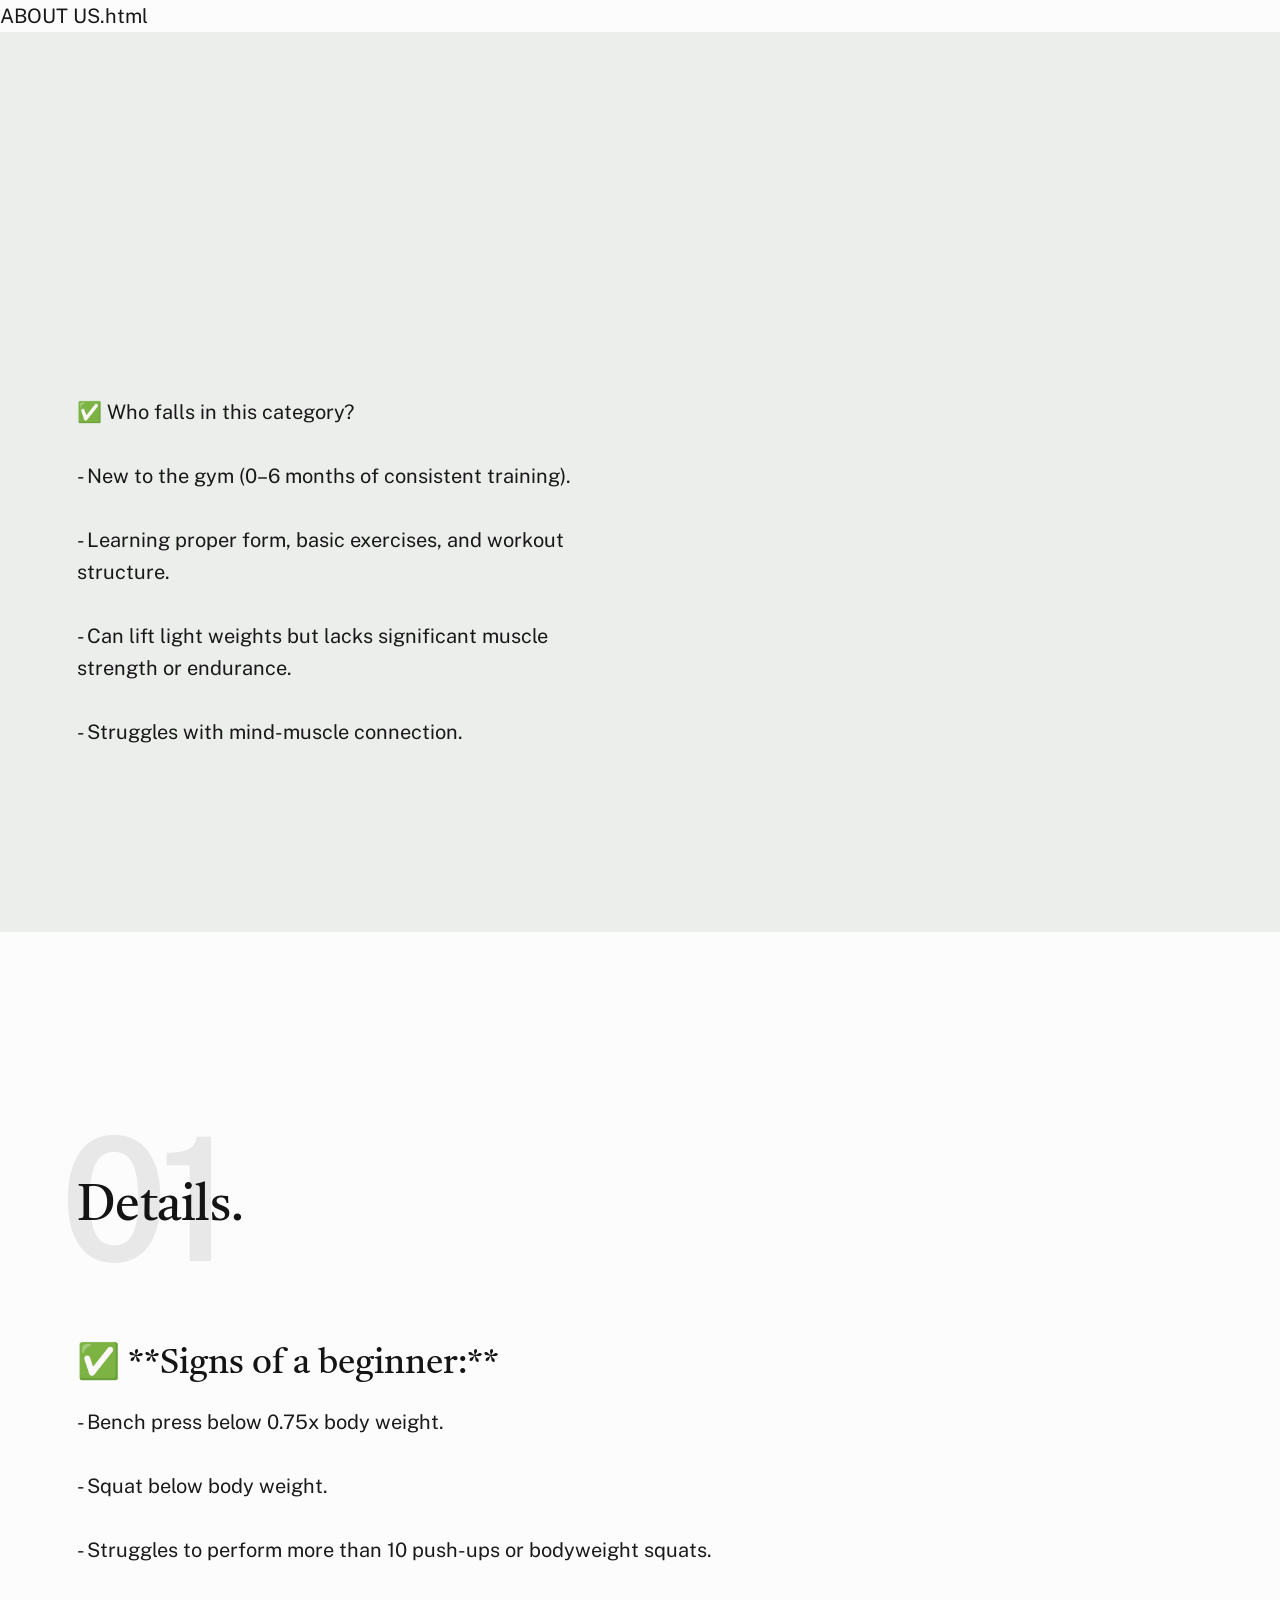
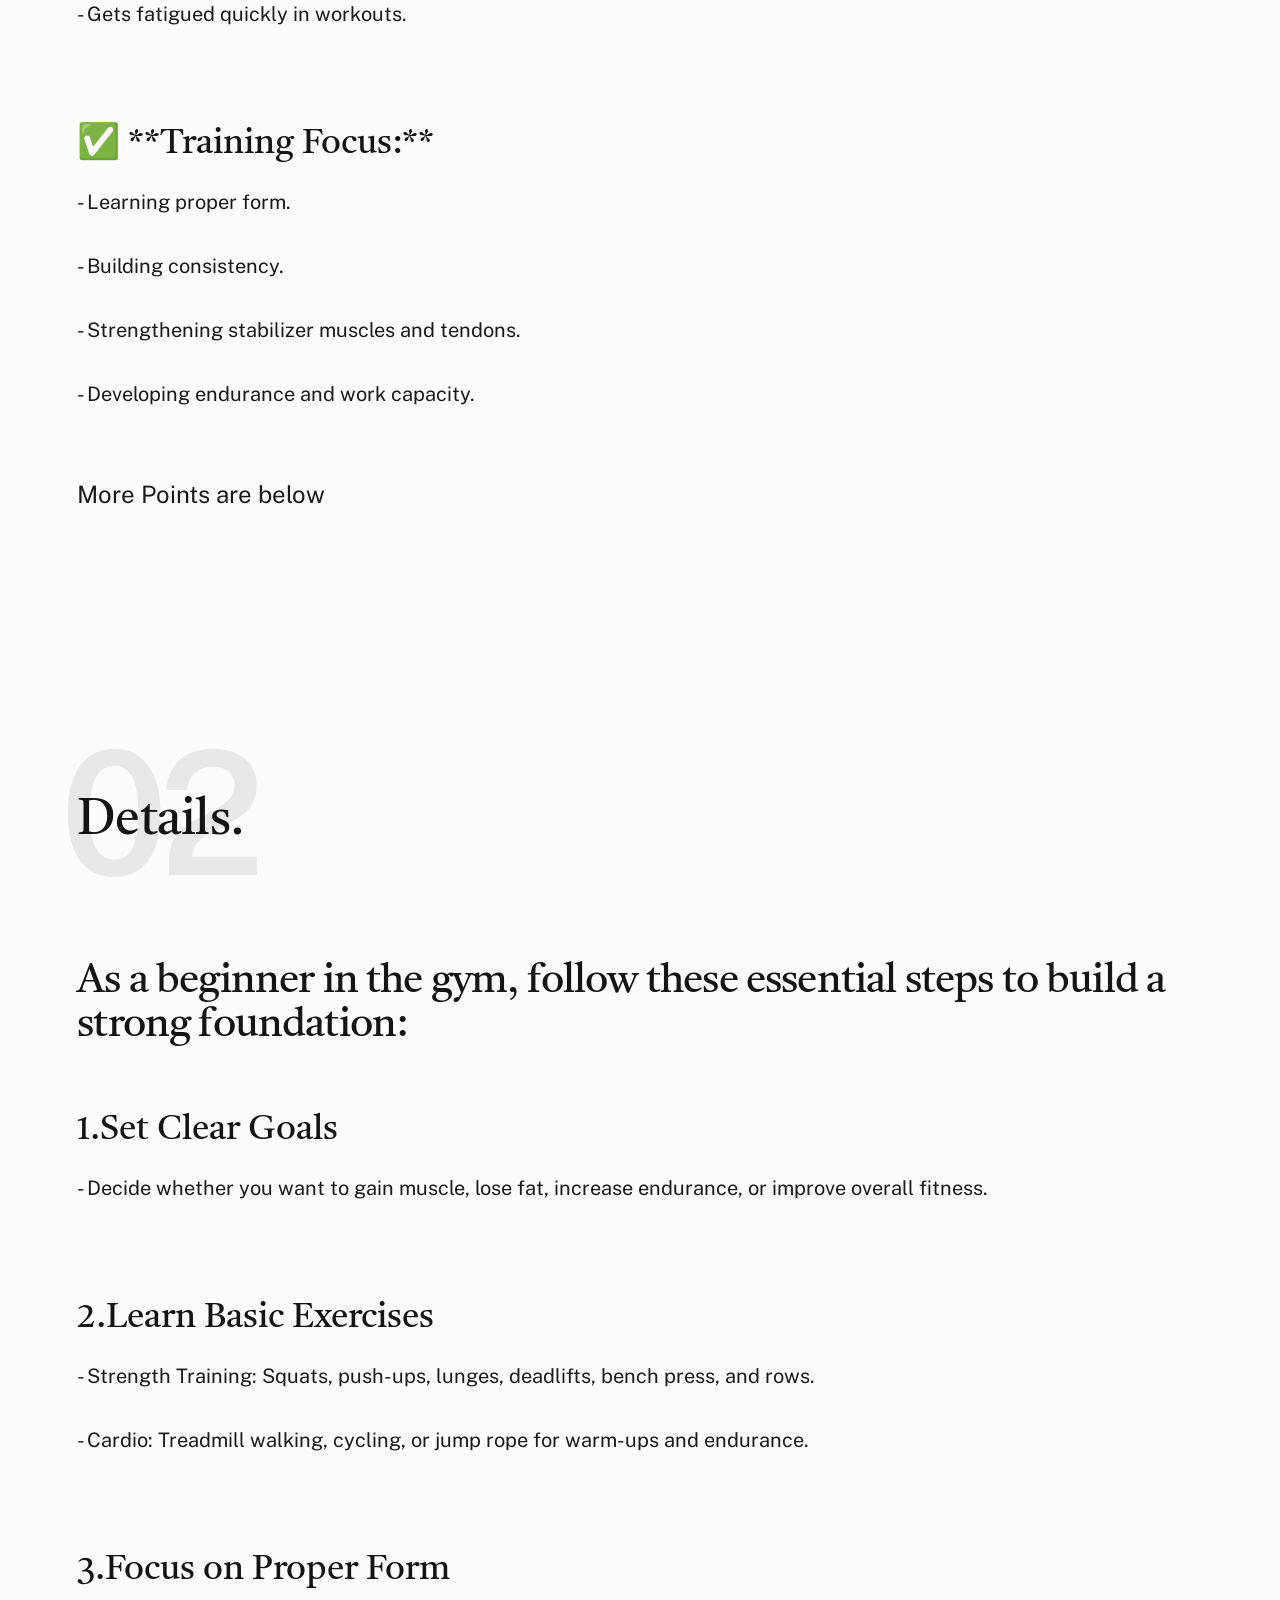
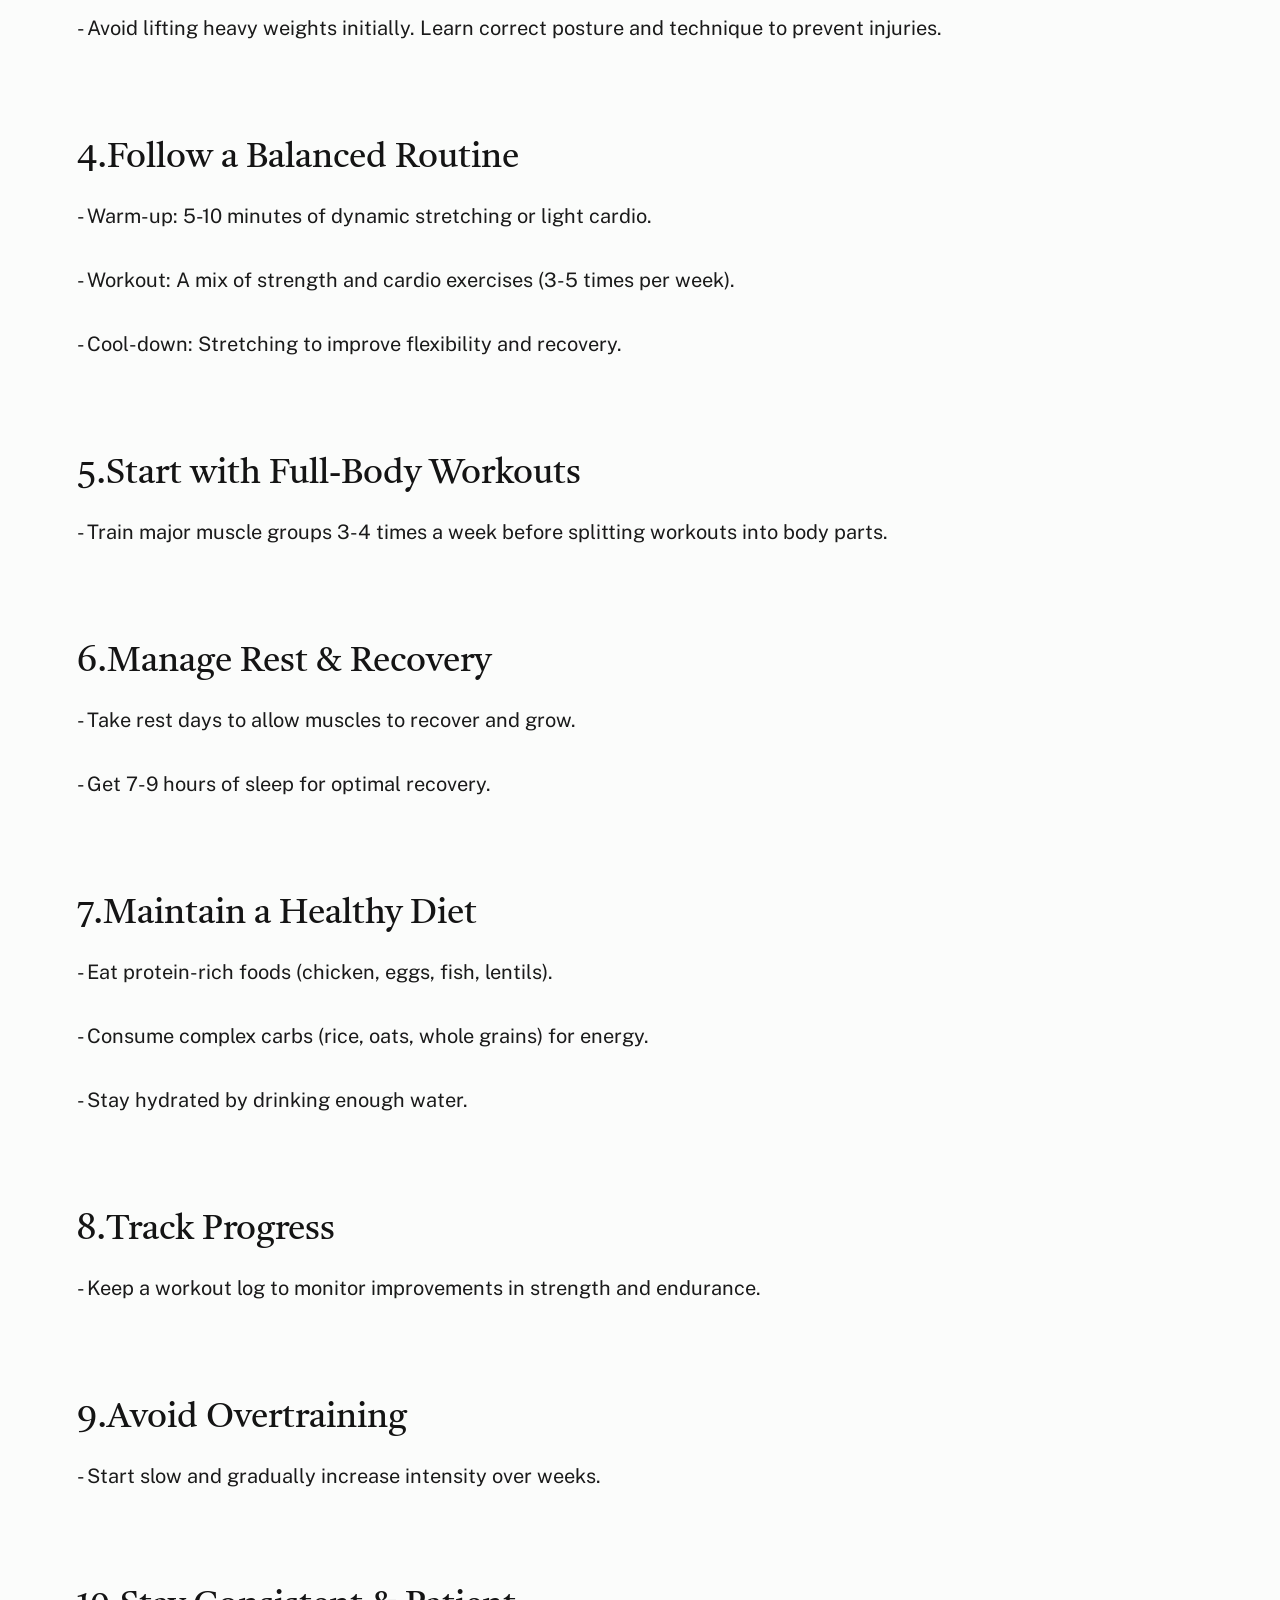
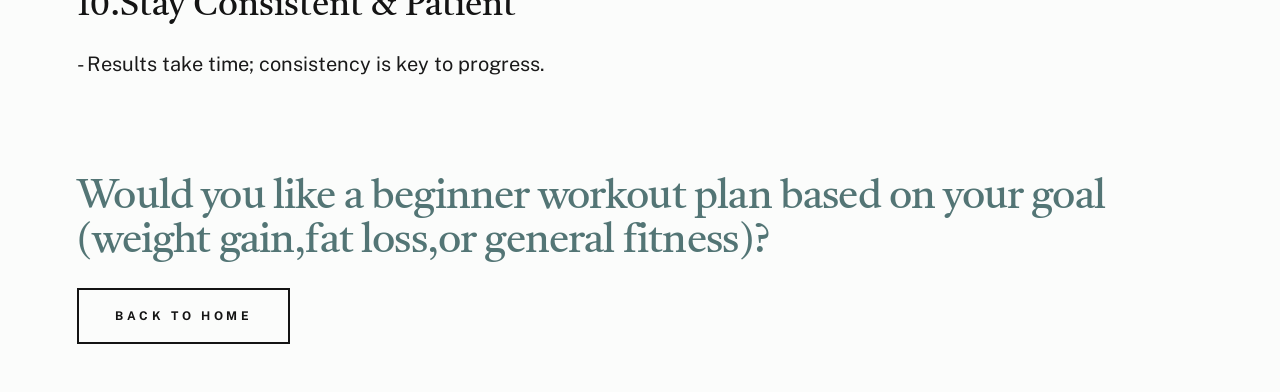
==== commit eca88532: "new code4" ====
--- a/ABOUT US.html
+++ b/ABOUT US.html
@@ -16,15 +16,18 @@
 
     <!-- CSS
     ================================================== -->
-    <link rel="stylesheet" href="/CSS/slide pages/styles.css">
-    <link rel="stylesheet" href="/CSS/slide pages/vendor.css">
-
-    <!-- favicons
-    ================================================== -->
-    <link rel="apple-touch-icon" sizes="180x180" href="apple-touch-icon.png">
-    <link rel="icon" type="image/png" sizes="32x32" href="favicon-32x32.png">
-    <link rel="icon" type="image/png" sizes="16x16" href="favicon-16x16.png">
-    <link rel="manifest" href="site.webmanifest">
+    <link rel="stylesheet" href="/CSS/slide-pages/styles.css">
+    </xai:function_call name="edit_file">
+    <parameter name="path">ABOUT US.html
+        <link rel="stylesheet" href="/CSS/slide-pages/vendor.css">
+
+
+        <!-- favicons
+    ================================================== -->
+        <link rel="apple-touch-icon" sizes="180x180" href="apple-touch-icon.png">
+        <link rel="icon" type="image/png" sizes="32x32" href="favicon-32x32.png">
+        <link rel="icon" type="image/png" sizes="16x16" href="favicon-16x16.png">
+        <link rel="manifest" href="site.webmanifest">
 
 </head>
 
@@ -57,7 +60,7 @@
 
                 <nav class="s-header__nav">
                     <ul class="s-header__menu-links">
-                        <li class="current"><a class="smoothscroll" href="../Mainpagefitness.html"> BACK TO HOME
+                        <li class="current"><a class="smoothscroll" href="index.html"> BACK TO HOME
                                 PAGE</a></li>
 
                     </ul> <!-- s-header__menu-links -->
@@ -229,7 +232,7 @@
                             <br>
                             (weight gain,fat loss,or general fitness)?
                         </h2>
-                        <a class="smoothscroll btn btn--stroke" href="../Mainpagefitness.html">Back To Home</a> </p>
+                        <a class="smoothscroll btn btn--stroke" href="index.html">Back To Home</a> </p>
 
 
 
--- a/CSS/slide-pages/styles.css
+++ b/CSS/slide-pages/styles.css
@@ -0,0 +1,4450 @@
+@charset "UTF-8";
+
+/* =================================================================== 
+ * Hudson Main Stylesheet
+ * Template Ver. 1.0.0
+ * 04-03-2023
+ * ------------------------------------------------------------------
+ *
+ * TOC:
+ * # SETTINGS
+ *      ## fonts 
+ *      ## colors
+ *      ## spacing and typescale
+ *      ## grid variables
+ * # CSS RESET
+ * # GRID
+ * # BASE SETUP
+ * # UTILITY CLASSES
+ * # TYPOGRAPHY 
+ *      ## base type styles
+ *      ## additional typography & helper classes
+ *      ## lists
+ *      ## media 
+ *      ## spacing
+ * # PRELOADER
+ *      ## page loaded
+ * # FORM 
+ *      ## style placeholder text
+ * # BUTTONS
+ * # TABLE
+ * # COMPONENTS
+ *      ## pagination
+ *      ## alert box 
+ *      ## skillbars
+ *      ## stats tabs
+ * # PROJECT-WIDE SHARED STYLES
+ *      ## section header
+ *      ## social list
+ *      ## swiper overrides
+ *      ## glightbox overrides
+ * # GRID-BASED LAYOUTS
+ *      ## grid block
+ *      ## list grid
+ * # PAGE WRAP
+ * # SITE HEADER
+ *      ## logo
+ *      ## main navigation
+ *      ## mobile menu toggle
+ * # INTRO
+ *      ## intro content
+ *      ## intro btn cv download
+ *      ## intro social
+ *      ## intro scroll down
+ *      ## intro transitions
+ * # ABOUT
+ *      ## about blocks
+ * # WORKS
+ *      ## folio entries 
+ *      ## testimonials
+ * # NUMBERS
+ * # FOOTER
+ *      ## copyright
+ *      ## go top
+ *
+ * ------------------------------------------------------------------ */
+
+
+/* ===================================================================
+ * # SETTINGS
+ *
+ *
+ * ------------------------------------------------------------------- */
+
+/* ------------------------------------------------------------------- 
+ * ## fonts 
+ * ------------------------------------------------------------------- */
+@import url("https://fonts.googleapis.com/css2?family=Castoro:ital@0;1&family=Public+Sans:ital,wght@0,300;0,400;0,500;0,600;0,700;1,300;1,400;1,500;1,600;1,700&display=swap");
+
+:root {
+    --font-1: "Public Sans", Sans-serif;
+    --font-2: "Castoro", Serif;
+
+    /* monospace
+   */
+    --font-mono: Consolas, "Andale Mono", Courier, "Courier New", monospace;
+}
+
+/* ------------------------------------------------------------------- 
+ * ## colors
+ * ------------------------------------------------------------------- */
+:root {
+
+    /* color-1(#C73E1D)
+   * color-2(#2F352B)
+   * color-3(#1A1A1A)
+   */
+    --color-1: hsla(12, 75%, 45%, 1);
+    --color-2: hsla(96, 10%, 19%, 1);
+    --color-3: hsla(0, 0%, 10%, 1);
+
+    /* theme color variations
+   */
+    --color-1-lightest: hsla(12, 75%, 75%, 1);
+    --color-1-lighter: hsla(12, 75%, 65%, 1);
+    --color-1-light: hsla(12, 75%, 55%, 1);
+    --color-1-dark: hsla(12, 75%, 35%, 1);
+    --color-1-darker: hsla(12, 75%, 25%, 1);
+    --color-1-darkest: hsla(12, 75%, 15%, 1);
+
+    --color-2-lightest: hsla(96, 10%, 49%, 1);
+    --color-2-lighter: hsla(96, 10%, 39%, 1);
+    --color-2-light: hsla(96, 10%, 29%, 1);
+    --color-2-dark: hsla(96, 10%, 10%, 1);
+    --color-2-darker: hsla(96, 10%, 1%, 1);
+
+    --color-3-light: hsla(0, 0%, 16%, 1);
+    --color-3-dark: hsla(0, 0%, 8%, 1);
+
+    /* feedback colors
+   * color-error(#ffd1d2), color-success(#c8e675), 
+   * color-info(#d7ecfb), color-notice(#fff099)
+   */
+    --color-error: hsla(359, 100%, 91%, 1);
+    --color-success: hsla(76, 69%, 68%, 1);
+    --color-info: hsla(205, 82%, 91%, 1);
+    --color-notice: hsla(51, 100%, 80%, 1);
+    --color-error-content: hsla(359, 50%, 50%, 1);
+    --color-success-content: hsla(76, 29%, 28%, 1);
+    --color-info-content: hsla(205, 32%, 31%, 1);
+    --color-notice-content: hsla(51, 30%, 30%, 1);
+
+    /* neutrals
+   * generated using 
+   * Tint & Shade Generator 
+   * (https://maketintsandshades.com/)
+   */
+    --color-black: #000000;
+    --color-gray-19: #181818;
+    --color-gray-18: #2f302f;
+    --color-gray-17: #474747;
+    --color-gray-16: #5e5f5e;
+    --color-gray-15: #767776;
+    --color-gray-14: #8e8f8e;
+    --color-gray-13: #a5a7a5;
+    --color-gray-12: #bdbebd;
+    --color-gray-11: #d4d6d4;
+    --color-gray-10: #eceeec;
+    --color-gray-9: #eef0ee;
+    --color-gray-8: #f0f1f0;
+    --color-gray-7: #f2f3f2;
+    --color-gray-6: #f4f5f4;
+    --color-gray-5: #f6f7f6;
+    --color-gray-4: #f7f8f7;
+    --color-gray-3: #f9faf9;
+    --color-gray-2: #fbfcfb;
+    --color-gray-1: #fbfcfb;
+    --color-white: #ffffff;
+
+    /* text
+   */
+    --color-text: var(--color-gray-19);
+    --color-text-dark: var(--color-3-dark);
+    --color-text-light: var(--color-gray-15);
+    --color-placeholder: var(--color-gray-13);
+
+    /* link
+   */
+    --color-link: var(--color-1);
+    --color-link-hover: var(--color-2-lighter);
+    --color-link-active: var(--color-2-lighter);
+
+    /* buttons
+   */
+    --color-btn: var(--color-gray-10);
+    --color-btn-text: var(--color-text);
+    --color-btn-hover: var(--color-gray-11);
+    --color-btn-hover-text: var(--color-text);
+    --color-btn-primary: var(--color-1);
+    --color-btn-primary-text: var(--color-white);
+    --color-btn-primary-hover: var(--color-1-light);
+    --color-btn-primary-hover-text: var(--color-white);
+    --color-btn-stroke: var(--color-text-dark);
+    --color-btn-stroke-text: var(--color-text-dark);
+    --color-btn-stroke-hover: var(--color-text-dark);
+    --color-btn-stroke-hover-text: var(--color-white);
+
+    /* preloader
+   */
+    --color-preloader-bg: var(--color-gray-10);
+    --color-loader: var(--color-3);
+    --color-loader-light: var(--color-gray-14);
+
+    /* others
+   */
+    --color-body-bg: var(--color-gray-1);
+    --color-border: rgba(0, 0, 0, .1);
+    --border-radius: 5px;
+}
+
+/* ------------------------------------------------------------------- 
+ * ## spacing and typescale
+ * ------------------------------------------------------------------- */
+:root {
+
+    /* spacing
+   * base font size: 20px 
+   * vertical space unit : 32px
+   */
+    --base-size: 62.5%;
+    --multiplier: 1;
+    --base-font-size: calc(2rem * var(--multiplier));
+    --space: calc(3.2rem * var(--multiplier));
+
+    /* vertical spacing 
+   */
+    --vspace-0_125: calc(0.125 * var(--space));
+    --vspace-0_25: calc(0.25 * var(--space));
+    --vspace-0_375: calc(0.375 * var(--space));
+    --vspace-0_5: calc(0.5 * var(--space));
+    --vspace-0_625: calc(0.625 * var(--space));
+    --vspace-0_75: calc(0.75 * var(--space));
+    --vspace-0_875: calc(0.875 * var(--space));
+    --vspace-1: calc(var(--space));
+    --vspace-1_25: calc(1.25 * var(--space));
+    --vspace-1_5: calc(1.5 * var(--space));
+    --vspace-1_75: calc(1.75 * var(--space));
+    --vspace-2: calc(2 * var(--space));
+    --vspace-2_5: calc(2.5 * var(--space));
+    --vspace-3: calc(3 * var(--space));
+    --vspace-3_5: calc(3.5 * var(--space));
+    --vspace-4: calc(4 * var(--space));
+    --vspace-4_5: calc(4.5 * var(--space));
+    --vspace-5: calc(5 * var(--space));
+    --vspace-5_5: calc(5.5 * var(--space));
+    --vspace-6: calc(6 * var(--space));
+    --vspace-6_5: calc(6.5 * var(--space));
+    --vspace-7: calc(7 * var(--space));
+    --vspace-7_5: calc(7.5 * var(--space));
+    --vspace-8: calc(8 * var(--space));
+    --vspace-8_5: calc(8.5 * var(--space));
+    --vspace-9: calc(9 * var(--space));
+    --vspace-9_5: calc(9.5 * var(--space));
+    --vspace-10: calc(10 * var(--space));
+
+    /* type scale
+   * ratio 1        :2 | base: 20px
+   * -------------------------------------------------------
+   *
+   * --text-huge-3    = (148.60px)
+   * --text-huge-2    = (123.83px)
+   * --text-huge-1    = (103.20px)
+   * --text-display-3 = (86.00px)
+   * --text-display-2 = (71.66px)
+   * --text-display-1 = (59.72px)
+   * --text-xxxl      = (49.77px)
+   * --text-xxl       = (41.47px)
+   * --text-xl        = (34.56px)
+   * --text-lg        = (28.80px)
+   * --text-md        = (24.00px)
+   * --text-size      = (20.00px) BASE
+   * --text-sm        = (16.67px)
+   * --text-xs        = (13.89px)
+   *
+   * ---------------------------------------------------------
+   */
+    --text-scale-ratio: 1.2;
+    --text-size: var(--base-font-size);
+    --text-xs: calc((var(--text-size) / var(--text-scale-ratio)) / var(--text-scale-ratio));
+    --text-sm: calc(var(--text-xs) * var(--text-scale-ratio));
+    --text-md: calc(var(--text-sm) * var(--text-scale-ratio) * var(--text-scale-ratio));
+    --text-lg: calc(var(--text-md) * var(--text-scale-ratio));
+    --text-xl: calc(var(--text-lg) * var(--text-scale-ratio));
+    --text-xxl: calc(var(--text-xl) * var(--text-scale-ratio));
+    --text-xxxl: calc(var(--text-xxl) * var(--text-scale-ratio));
+    --text-display-1: calc(var(--text-xxxl) * var(--text-scale-ratio));
+    --text-display-2: calc(var(--text-display-1) * var(--text-scale-ratio));
+    --text-display-3: calc(var(--text-display-2) * var(--text-scale-ratio));
+    --text-huge-1: calc(var(--text-display-3) * var(--text-scale-ratio));
+    --text-huge-2: calc(var(--text-huge-1) * var(--text-scale-ratio));
+    --text-huge-3: calc(var(--text-huge-2) * var(--text-scale-ratio));
+
+    /* default button height
+   */
+    --vspace-btn: var(--vspace-1_75);
+}
+
+/* on mobile devices below 600px, change the value of '--multiplier' 
+ * to adjust the values of base font size and vertical space unit.
+ */
+@media screen and (max-width: 600px) {
+    :root {
+        --multiplier: .9375;
+    }
+}
+
+/* ------------------------------------------------------------------- 
+ * ## grid variables
+ * ------------------------------------------------------------------- */
+:root {
+
+    /* widths for rows and containers
+   */
+    --width-sixteen-cols: 1760px;
+    --width-default: 1280px;
+    --width-wide: 1600px;
+    --width-wider: 1800px;
+    --width-narrow: 1200px;
+    --width-narrower: 1000px;
+    --width-narrowest: 800px;
+    --width-full: 100%;
+    --width-grid-max: var(--width-default);
+
+    /* gutter
+   */
+    --gutter: 2.6rem;
+}
+
+/* on large screen devices
+ */
+@media screen and (max-width: 1000px) {
+    :root {
+        --gutter: 2.2rem;
+    }
+}
+
+/* on small devices
+ */
+@media screen and (max-width: 600px) {
+    :root {
+        --gutter: 1rem;
+    }
+}
+
+
+/* ====================================================================
+ * # CSS RESET
+ *
+ *
+ * --------------------------------------------------------------------
+ * http://meyerweb.com/eric/tools/css/reset/ 
+ * v2.0 | 20110126
+ * License: none (public domain)
+ * -------------------------------------------------------------------- */
+html,
+body,
+div,
+span,
+applet,
+object,
+iframe,
+h1,
+h2,
+h3,
+h4,
+h5,
+h6,
+p,
+blockquote,
+pre,
+a,
+abbr,
+acronym,
+address,
+big,
+cite,
+code,
+del,
+dfn,
+em,
+img,
+ins,
+kbd,
+q,
+s,
+samp,
+small,
+strike,
+strong,
+sub,
+sup,
+tt,
+var,
+b,
+u,
+i,
+center,
+dl,
+dt,
+dd,
+ol,
+ul,
+li,
+fieldset,
+form,
+label,
+legend,
+table,
+caption,
+tbody,
+tfoot,
+thead,
+tr,
+th,
+td,
+article,
+aside,
+canvas,
+details,
+embed,
+figure,
+figcaption,
+footer,
+header,
+hgroup,
+menu,
+nav,
+output,
+ruby,
+section,
+summary,
+time,
+mark,
+audio,
+video {
+    margin: 0;
+    padding: 0;
+    border: 0;
+    font-size: 100%;
+    font: inherit;
+    vertical-align: baseline;
+}
+
+/* HTML5 display-role reset for older browsers */
+article,
+aside,
+details,
+figcaption,
+figure,
+footer,
+header,
+hgroup,
+menu,
+nav,
+section {
+    display: block;
+}
+
+body {
+    line-height: 1;
+}
+
+ol,
+ul {
+    list-style: none;
+}
+
+blockquote,
+q {
+    quotes: none;
+}
+
+blockquote:before,
+blockquote:after,
+q:before,
+q:after {
+    content: "";
+    content: none;
+}
+
+table {
+    border-collapse: collapse;
+    border-spacing: 0;
+}
+
+
+/* ===================================================================
+ * # GRID v5.0.0
+ *
+ *
+ * -------------------------------------------------------------------
+ * - Grid system based on the flex display property.
+ *
+ * - Grid breakpoints are based on MAXIMUM WIDTH media queries, 
+ *   meaning they apply to that one breakpoint and ALL THOSE BELOW IT.
+ *
+ * - Grid columns without a specified width will automatically layout 
+ *   as equal width columns.
+ *
+ * - On viewports 400px and below, all grid columns will stacked 
+ *   vertically
+ *
+ * ------------------------------------------------------------------- */
+
+/* row 
+ */
+.row {
+    display: flex;
+    flex-flow: row wrap;
+    width: min(92%, var(--width-grid-max));
+    margin: 0 auto;
+}
+
+.row .row {
+    width: auto;
+    margin-left: calc(var(--gutter) * -1);
+    margin-right: calc(var(--gutter) * -1);
+}
+
+/* column
+ */
+.column {
+    flex: 1;
+    padding: 0 var(--gutter);
+}
+
+.collapse>.column,
+.column.collapse {
+    padding: 0;
+}
+
+/* row utility classes
+ */
+.row.row-wrap {
+    flex-wrap: wrap;
+}
+
+.row.row-nowrap {
+    flex-wrap: nowrap;
+}
+
+.row.row-y-top {
+    align-items: flex-start;
+}
+
+.row.row-y-bottom {
+    align-items: flex-end;
+}
+
+.row.row-y-center {
+    align-items: center;
+}
+
+.row.row-stretch {
+    align-items: stretch;
+}
+
+.row.row-baseline {
+    align-items: baseline;
+}
+
+.row.row-x-left {
+    justify-content: flex-start;
+}
+
+.row.row-x-right {
+    justify-content: flex-end;
+}
+
+.row.row-x-center {
+    justify-content: center;
+}
+
+.row.row-center {
+    align-items: center;
+    justify-content: center;
+}
+
+/* ------------------------- -------------------------------------------
+ * ## extra large devices (1201px and above)
+ * -------------------------------------------------------------------- */
+.xl-1 {
+    flex: none;
+    width: 8.3333333333%;
+}
+
+.xl-2 {
+    flex: none;
+    width: 16.6666666667%;
+}
+
+.xl-3 {
+    flex: none;
+    width: 25%;
+}
+
+.xl-4 {
+    flex: none;
+    width: 33.3333333333%;
+}
+
+.xl-5 {
+    flex: none;
+    width: 41.6666666667%;
+}
+
+.xl-6 {
+    flex: none;
+    width: 50%;
+}
+
+.xl-7 {
+    flex: none;
+    width: 58.3333333333%;
+}
+
+.xl-8 {
+    flex: none;
+    width: 66.6666666667%;
+}
+
+.xl-9 {
+    flex: none;
+    width: 75%;
+}
+
+.xl-10 {
+    flex: none;
+    width: 83.3333333333%;
+}
+
+.xl-11 {
+    flex: none;
+    width: 91.6666666667%;
+}
+
+.xl-12 {
+    flex: none;
+    width: 100%;
+}
+
+/* --------------------------------------------------------------------
+ * ## large devices (1001px to 1200px)
+ * -------------------------------------------------------------------- */
+@media screen and (max-width: 1200px) {
+    .lg-1 {
+        flex: none;
+        width: 8.3333333333%;
+    }
+
+    .lg-2 {
+        flex: none;
+        width: 16.6666666667%;
+    }
+
+    .lg-3 {
+        flex: none;
+        width: 25%;
+    }
+
+    .lg-4 {
+        flex: none;
+        width: 33.3333333333%;
+    }
+
+    .lg-5 {
+        flex: none;
+        width: 41.6666666667%;
+    }
+
+    .lg-6 {
+        flex: none;
+        width: 50%;
+    }
+
+    .lg-7 {
+        flex: none;
+        width: 58.3333333333%;
+    }
+
+    .lg-8 {
+        flex: none;
+        width: 66.6666666667%;
+    }
+
+    .lg-9 {
+        flex: none;
+        width: 75%;
+    }
+
+    .lg-10 {
+        flex: none;
+        width: 83.3333333333%;
+    }
+
+    .lg-11 {
+        flex: none;
+        width: 91.6666666667%;
+    }
+
+    .lg-12 {
+        flex: none;
+        width: 100%;
+    }
+}
+
+/* --------------------------------------------------------------------
+ * ## medium devices (801px to 1000px)
+ * -------------------------------------------------------------------- */
+@media screen and (max-width: 1000px) {
+    .md-1 {
+        flex: none;
+        width: 8.3333333333%;
+    }
+
+    .md-2 {
+        flex: none;
+        width: 16.6666666667%;
+    }
+
+    .md-3 {
+        flex: none;
+        width: 25%;
+    }
+
+    .md-4 {
+        flex: none;
+        width: 33.3333333333%;
+    }
+
+    .md-5 {
+        flex: none;
+        width: 41.6666666667%;
+    }
+
+    .md-6 {
+        flex: none;
+        width: 50%;
+    }
+
+    .md-7 {
+        flex: none;
+        width: 58.3333333333%;
+    }
+
+    .md-8 {
+        flex: none;
+        width: 66.6666666667%;
+    }
+
+    .md-9 {
+        flex: none;
+        width: 75%;
+    }
+
+    .md-10 {
+        flex: none;
+        width: 83.3333333333%;
+    }
+
+    .md-11 {
+        flex: none;
+        width: 91.6666666667%;
+    }
+
+    .md-12 {
+        flex: none;
+        width: 100%;
+    }
+}
+
+/* --------------------------------------------------------------------
+ * ## tablet devices (601px to 800px)  
+ * -------------------------------------------------------------------- */
+@media screen and (max-width: 800px) {
+    .tab-1 {
+        flex: none;
+        width: 8.3333333333%;
+    }
+
+    .tab-2 {
+        flex: none;
+        width: 16.6666666667%;
+    }
+
+    .tab-3 {
+        flex: none;
+        width: 25%;
+    }
+
+    .tab-4 {
+        flex: none;
+        width: 33.3333333333%;
+    }
+
+    .tab-5 {
+        flex: none;
+        width: 41.6666666667%;
+    }
+
+    .tab-6 {
+        flex: none;
+        width: 50%;
+    }
+
+    .tab-7 {
+        flex: none;
+        width: 58.3333333333%;
+    }
+
+    .tab-8 {
+        flex: none;
+        width: 66.6666666667%;
+    }
+
+    .tab-9 {
+        flex: none;
+        width: 75%;
+    }
+
+    .tab-10 {
+        flex: none;
+        width: 83.3333333333%;
+    }
+
+    .tab-11 {
+        flex: none;
+        width: 91.6666666667%;
+    }
+
+    .tab-12 {
+        flex: none;
+        width: 100%;
+    }
+}
+
+/* --------------------------------------------------------------------
+ * ## mobile devices (401px to 600px)  
+ * -------------------------------------------------------------------- */
+@media screen and (max-width: 600px) {
+    .row {
+        width: 100%;
+        padding-left: 6vw;
+        padding-right: 6vw;
+    }
+
+    .row .row {
+        padding-left: 0;
+        padding-right: 0;
+    }
+
+    .mob-1 {
+        flex: none;
+        width: 8.3333333333%;
+    }
+
+    .mob-2 {
+        flex: none;
+        width: 16.6666666667%;
+    }
+
+    .mob-3 {
+        flex: none;
+        width: 25%;
+    }
+
+    .mob-4 {
+        flex: none;
+        width: 33.3333333333%;
+    }
+
+    .mob-5 {
+        flex: none;
+        width: 41.6666666667%;
+    }
+
+    .mob-6 {
+        flex: none;
+        width: 50%;
+    }
+
+    .mob-7 {
+        flex: none;
+        width: 58.3333333333%;
+    }
+
+    .mob-8 {
+        flex: none;
+        width: 66.6666666667%;
+    }
+
+    .mob-9 {
+        flex: none;
+        width: 75%;
+    }
+
+    .mob-10 {
+        flex: none;
+        width: 83.3333333333%;
+    }
+
+    .mob-11 {
+        flex: none;
+        width: 91.6666666667%;
+    }
+
+    .mob-12 {
+        flex: none;
+        width: 100%;
+    }
+}
+
+/* --------------------------------------------------------------------
+ * ## small mobile devices (up to 400px)
+ * -------------------------------------------------------------------- */
+
+/* stack columns vertically
+ */
+@media screen and (max-width: 400px) {
+    .row .row {
+        margin-left: 0;
+        margin-right: 0;
+    }
+
+    .column {
+        flex: none;
+        width: 100%;
+        margin-left: 0;
+        margin-right: 0;
+        padding: 0;
+    }
+}
+
+/* --------------------------------------------------------------------
+ * ## additional column stackpoints 
+ * -------------------------------------------------------------------- */
+@media screen and (max-width: 900px) {
+    .stack-on-900 {
+        flex: none;
+        width: 100%;
+        margin-left: 0;
+        margin-right: 0;
+    }
+}
+
+@media screen and (max-width: 700px) {
+    .stack-on-700 {
+        flex: none;
+        width: 100%;
+        margin-left: 0;
+        margin-right: 0;
+    }
+}
+
+@media screen and (max-width: 550px) {
+    .stack-on-550 {
+        flex: none;
+        width: 100%;
+        margin-left: 0;
+        margin-right: 0;
+    }
+}
+
+
+/* ===================================================================
+ * # BASE SETUP
+ *
+ *
+ * ------------------------------------------------------------------- */
+html {
+    font-size: var(--base-size);
+    box-sizing: border-box;
+}
+
+*,
+*::before,
+*::after {
+    box-sizing: inherit;
+}
+
+body {
+    background-color: var(--color-body-bg);
+    -webkit-overflow-scrolling: touch;
+    -webkit-text-size-adjust: 100%;
+    -webkit-font-smoothing: antialiased;
+    -moz-osx-font-smoothing: grayscale;
+}
+
+p {
+    font-size: inherit;
+    text-rendering: optimizeLegibility;
+}
+
+a {
+    text-decoration: none;
+}
+
+svg,
+img,
+video {
+    max-width: 100%;
+    height: auto;
+}
+
+pre {
+    overflow: auto;
+}
+
+/* Remove margins and paddings for common elements 
+ */
+div,
+dl,
+dt,
+dd,
+ul,
+ol,
+li,
+h1,
+h2,
+h3,
+h4,
+h5,
+h6,
+pre,
+form,
+p,
+blockquote,
+th,
+td {
+    margin: 0;
+    padding: 0;
+}
+
+/* Remove default styles for input elements 
+ */
+input[type=email],
+input[type=number],
+input[type=search],
+input[type=text],
+input[type=tel],
+input[type=url],
+input[type=password],
+textarea {
+    -webkit-appearance: none;
+    -moz-appearance: none;
+    appearance: none;
+}
+
+
+/* ===================================================================
+ * # UTILITY CLASSES
+ *
+ *
+ * ------------------------------------------------------------------- */
+
+/* flex item alignment classes
+ */
+.u-flexitem-center {
+    margin: auto;
+    align-self: center;
+}
+
+.u-flexitem-left {
+    margin-right: auto;
+    align-self: center;
+}
+
+.u-flexitem-right {
+    margin-left: auto;
+    align-self: center;
+}
+
+.u-flexitem-x-center {
+    margin-right: auto;
+    margin-left: auto;
+}
+
+.u-flexitem-x-left {
+    margin-right: auto;
+}
+
+.u-flexitem-x-right {
+    margin-left: auto;
+}
+
+.u-flexitem-y-center {
+    align-self: center;
+}
+
+.u-flexitem-y-top {
+    align-self: flex-start;
+}
+
+.u-flexitem-y-bottom {
+    align-self: flex-end;
+}
+
+/* misc helper classes
+ */
+.u-screen-reader-text {
+    clip: rect(1px, 1px, 1px, 1px);
+    -webkit-clip-path: inset(50%);
+    clip-path: inset(50%);
+    height: 1px;
+    width: 1px;
+    margin: -1px;
+    overflow: hidden;
+    padding: 0;
+    border: 0;
+    position: absolute;
+    word-wrap: normal !important;
+}
+
+.u-clearfix:after {
+    content: "";
+    display: table;
+    clear: both;
+}
+
+.u-flex-center {
+    align-items: center;
+    justify-content: center;
+}
+
+.u-hidden {
+    display: none;
+}
+
+.u-invisible {
+    visibility: hidden;
+}
+
+.u-antialiased {
+    -webkit-font-smoothing: antialiased;
+    -moz-osx-font-smoothing: grayscale;
+}
+
+.u-overflow-hidden {
+    overflow: hidden;
+}
+
+.u-remove-top {
+    margin-top: 0;
+}
+
+.u-remove-bottom {
+    margin-bottom: 0;
+}
+
+.u-add-half-bottom {
+    margin-bottom: var(--vspace-0_5);
+}
+
+.u-add-bottom {
+    margin-bottom: var(--vspace-1);
+}
+
+.u-no-border {
+    border: none;
+}
+
+.u-fullwidth {
+    width: 100%;
+}
+
+.u-pull-left {
+    float: left;
+}
+
+.u-pull-right {
+    float: right;
+}
+
+
+/* ===================================================================
+ * # TYPOGRAPHY 
+ *
+ *
+ * ------------------------------------------------------------------- 
+ * type scale - ratio 1:2 | base: 20px
+ * -------------------------------------------------------------------
+ *
+ * --text-huge-3    = (148.60px)
+ * --text-huge-2    = (123.83px)
+ * --text-huge-1    = (103.20px)
+ * --text-display-3 = (86.00px)
+ * --text-display-2 = (71.66px)
+ * --text-display-1 = (59.72px)
+ * --text-xxxl      = (49.77px)
+ * --text-xxl       = (41.47px)
+ * --text-xl        = (34.56px)
+ * --text-lg        = (28.80px)
+ * --text-md        = (24.00px)
+ * --text-size      = (20.00px) BASE
+ * --text-sm        = (16.67px)
+ * --text-xs        = (13.89px)
+ *
+ * -------------------------------------------------------------------- */
+
+/* --------------------------------------------------------------------
+ * ## base type styles
+ * -------------------------------------------------------------------- */
+body {
+    font-family: var(--font-1);
+    font-size: var(--base-font-size);
+    font-weight: 400;
+    line-height: var(--vspace-1);
+    color: var(--color-text);
+}
+
+/* links
+ */
+a {
+    color: var(--color-link);
+    transition: all 0.3s ease-in-out;
+}
+
+a:focus,
+a:hover,
+a:active {
+    color: var(--color-link-hover);
+}
+
+a:hover,
+a:active {
+    outline: 0;
+}
+
+/* headings
+ */
+h1,
+h2,
+h3,
+h4,
+h5,
+h6,
+.h1,
+.h2,
+.h3,
+.h4,
+.h5,
+.h6 {
+    font-family: var(--font-2);
+    font-weight: 400;
+    color: var(--color-text-dark);
+    font-variant-ligatures: common-ligatures;
+    text-rendering: optimizeLegibility;
+}
+
+h1,
+.h1 {
+    margin-top: var(--vspace-2_5);
+    margin-bottom: var(--vspace-0_75);
+}
+
+h2,
+.h2,
+h3,
+.h3,
+h4,
+.h4 {
+    margin-top: var(--vspace-2);
+    margin-bottom: var(--vspace-0_75);
+}
+
+h5,
+.h5,
+h6,
+.h6 {
+    margin-top: var(--vspace-1_75);
+    margin-bottom: var(--vspace-0_5);
+}
+
+h1,
+.h1 {
+    font-size: var(--text-display-2);
+    line-height: calc(2.25 * var(--space));
+    letter-spacing: -0.02em;
+}
+
+@media screen and (max-width: 500px) {
+
+    h1,
+    .h1 {
+        font-size: var(--text-xxxl);
+        line-height: calc(1.625 * var(--space));
+    }
+}
+
+h2,
+.h2 {
+    font-size: var(--text-xxl);
+    line-height: calc(1.375 * var(--space));
+    letter-spacing: -0.02em;
+}
+
+h3,
+.h3 {
+    font-size: var(--text-xl);
+    line-height: calc(1.125 * var(--space));
+}
+
+h4,
+.h4 {
+    font-size: var(--text-lg);
+    line-height: var(--vspace-1);
+}
+
+h5,
+.h5 {
+    font-size: var(--text-md);
+    line-height: var(--vspace-0_875);
+}
+
+h6,
+.h6 {
+    font-family: var(--font-1);
+    font-weight: 600;
+    font-size: var(--text-sm);
+    line-height: var(--vspace-0_75);
+    text-transform: uppercase;
+    letter-spacing: 0.25rem;
+}
+
+/* emphasis, italic,
+ * strong, bold and small text
+ */
+em,
+i,
+strong,
+b {
+    font-size: inherit;
+    line-height: inherit;
+}
+
+em,
+i {
+    font-style: italic;
+}
+
+strong,
+b {
+    font-weight: 600;
+    color: var(--color-text-dark);
+}
+
+small {
+    font-size: 80%;
+    font-weight: 400;
+    line-height: var(--vspace-0_5);
+}
+
+/* blockquotes
+ */
+blockquote {
+    margin: 0 0 var(--vspace-1) 0;
+    padding: var(--vspace-1) var(--vspace-1_5);
+    border-left: 2px solid var(--color-text-dark);
+    position: relative;
+}
+
+blockquote p {
+    font-family: var(--font-1);
+    font-weight: 400;
+    font-size: var(--text-lg);
+    font-style: normal;
+    line-height: var(--vspace-1_25);
+    color: var(--color-text-dark);
+    padding: 0;
+}
+
+blockquote cite {
+    display: block;
+    font-family: var(--font-1);
+    font-weight: 400;
+    font-size: var(--text-sm);
+    line-height: var(--vspace-0_75);
+    font-style: normal;
+}
+
+blockquote cite:before {
+    content: "— ";
+}
+
+blockquote cite,
+blockquote cite a,
+blockquote cite a:visited {
+    color: var(--color-text-light);
+    border: none;
+}
+
+@media screen and (max-width: 500px) {
+    blockquote {
+        padding: var(--vspace-0_75) var(--vspace-0_75);
+    }
+
+    blockquote p {
+        font-size: var(--text-md);
+        line-height: var(--vspace-1);
+    }
+}
+
+/* figures
+ */
+figure img,
+p img {
+    margin: 0;
+    vertical-align: bottom;
+}
+
+figure {
+    display: block;
+    margin-left: 0;
+    margin-right: 0;
+}
+
+figure img+figcaption {
+    margin-top: var(--vspace-1);
+}
+
+figcaption {
+    /* font-style: italic; */
+    font-size: var(--text-sm);
+    text-align: center;
+    margin-bottom: 0;
+}
+
+/* preformatted, code
+ */
+var,
+kbd,
+samp,
+code,
+pre {
+    font-family: var(--font-mono);
+}
+
+pre {
+    padding: var(--vspace-0_75) var(--vspace-1) var(--vspace-1);
+    background: var(--color-gray-5);
+    overflow-x: auto;
+}
+
+code {
+    font-size: var(--text-sm);
+    line-height: 1.6rem;
+    margin: 0 0.2rem;
+    padding: calc((var(--vspace-1) - 1.6rem) / 2 - 0.1rem) 0.7rem;
+    white-space: nowrap;
+    background: var(--color-gray-5);
+    border: 1px solid var(--color-gray-10);
+    color: var(--color-text);
+    border-radius: 3px;
+}
+
+pre>code {
+    display: block;
+    white-space: pre;
+    line-height: var(--vspace-1);
+    padding: 0;
+    margin: 0;
+    border: none;
+}
+
+/* deleted text, abbreviation,
+ * & mark text
+ */
+del {
+    text-decoration: line-through;
+}
+
+abbr {
+    font-family: var(--font-1);
+    font-weight: 600;
+    font-variant: small-caps;
+    text-transform: lowercase;
+    letter-spacing: 0.1em;
+    color: var(--color-text-dark);
+}
+
+abbr[title],
+dfn[title] {
+    border-bottom: 1px dotted;
+    cursor: help;
+    text-decoration: none;
+}
+
+mark {
+    background: var(--color-1-lightest);
+    color: var(--color-text);
+}
+
+/* horizontal rule
+ */
+hr {
+    border: solid var(--color-border);
+    border-width: 0.1rem 0 0;
+    clear: both;
+    margin: var(--vspace-2) 0 calc(var(--vspace-2) - 1px);
+    height: 0;
+}
+
+hr.fancy {
+    border: none;
+    margin: var(--vspace-2) 0;
+    height: var(--vspace-1);
+    text-align: center;
+}
+
+hr.fancy::before {
+    content: "*****";
+    letter-spacing: 0.3em;
+}
+
+/* --------------------------------------------------------------------
+ * ## additional typography & helper classes
+ * -------------------------------------------------------------------- */
+.lead,
+.attention-getter {
+    font-family: var(--font-1);
+    font-size: var(--text-md);
+    line-height: var(--vspace-1_25);
+}
+
+@media screen and (max-width: 800px) {
+
+    .lead,
+    .attention-getter {
+        font-size: calc(var(--text-size) * 1.1);
+        line-height: calc(1.125 * var(--space));
+    }
+}
+
+@media screen and (max-width: 400px) {
+
+    .lead,
+    .attention-getter {
+        font-size: var(--text-size);
+        line-height: var(--vspace-1);
+    }
+}
+
+.pull-quote {
+    position: relative;
+    padding: 0;
+    margin-top: 0;
+    text-align: center;
+}
+
+.pull-quote blockquote {
+    border: none;
+    margin: 0 auto;
+    max-width: 62rem;
+    padding-top: var(--vspace-2_5);
+    position: relative;
+}
+
+.pull-quote blockquote p {
+    font-weight: 400;
+    color: var(--color-text-dark);
+}
+
+.pull-quote blockquote:before {
+    content: "";
+    display: block;
+    height: var(--vspace-1);
+    width: var(--vspace-1);
+    background-repeat: no-repeat;
+    background: center center;
+    background-size: contain;
+    background-image: url(../images/icons/icon-quote.svg);
+    transform: translate(-50%, 0, 0);
+    position: absolute;
+    top: var(--vspace-1);
+    left: 50%;
+}
+
+.drop-cap:first-letter {
+    float: left;
+    font-family: var(--font-1);
+    font-weight: 700;
+    font-size: calc(3 * var(--space));
+    line-height: 1;
+    padding: 0 0.125em 0 0;
+    text-transform: uppercase;
+    background: transparent;
+    color: var(--color-text-dark);
+}
+
+.text-center {
+    text-align: center;
+}
+
+.text-left {
+    text-align: left;
+}
+
+.text-right {
+    text-align: right;
+}
+
+/* --------------------------------------------------------------------
+ * ## lists
+ * -------------------------------------------------------------------- */
+ol {
+    list-style: decimal;
+}
+
+ul {
+    list-style: disc;
+}
+
+li {
+    display: list-item;
+}
+
+ol,
+ul {
+    margin-left: 1.6rem;
+}
+
+ul li {
+    padding-left: 0.4rem;
+}
+
+ul ul,
+ul ol,
+ol ol,
+ol ul {
+    margin: 1.6rem 0 1.6rem 1.6rem;
+}
+
+ul.disc li {
+    display: list-item;
+    list-style: none;
+    padding: 0 0 0 0.8rem;
+    position: relative;
+}
+
+ul.disc li::before {
+    content: "";
+    display: inline-block;
+    width: 6px;
+    height: 6px;
+    border-radius: 50%;
+    background: var(--color-1);
+    position: absolute;
+    left: -0.8em;
+    top: calc(50% - 4px);
+    vertical-align: middle;
+}
+
+dt {
+    margin: 0;
+    color: var(--color-1);
+}
+
+dt strong {
+    color: var(--color-1);
+}
+
+dd {
+    margin: 0 0 0 2rem;
+}
+
+/* definition list line style 
+ */
+.lining dt,
+.lining dd {
+    display: inline;
+    margin: 0;
+}
+
+.lining dt+dt:before,
+.lining dd+dt:before {
+    content: "\a";
+    white-space: pre;
+}
+
+.lining dd+dd:before {
+    content: ", ";
+}
+
+.lining dd+dd:before {
+    content: ", ";
+}
+
+.lining dd:before {
+    content: ": ";
+    margin-left: -0.2em;
+}
+
+/* definition list dictionary style 
+ */
+.dictionary-style dt {
+    display: inline;
+    counter-reset: definitions;
+}
+
+.dictionary-style dt+dt:before {
+    content: ", ";
+    margin-left: -0.2em;
+}
+
+.dictionary-style dd {
+    display: block;
+    counter-increment: definitions;
+}
+
+.dictionary-style dd:before {
+    content: counter(definitions, decimal) ". ";
+}
+
+/* ------------------------------------------------------------------- 
+ * ## media 
+ * ------------------------------------------------------------------- */
+
+/* floated image
+ */
+img.u-pull-right {
+    margin: var(--vspace-0_5) 0 var(--vspace-0_5) var(--vspace-0_875);
+}
+
+img.u-pull-left {
+    margin: var(--vspace-0_5) var(--vspace-0_875) var(--vspace-0_5) 0;
+}
+
+/* responsive video container
+ */
+.video-container {
+    --aspect-ratio: 16/9;
+    position: relative;
+    height: 0;
+    overflow: hidden;
+    padding-bottom: calc(100% / (var(--aspect-ratio)));
+}
+
+.video-container iframe,
+.video-container object,
+.video-container embed,
+.video-container video {
+    position: absolute;
+    top: 0;
+    left: 0;
+    width: 100%;
+    height: 100%;
+}
+
+/* --------------------------------------------------------------------
+ * ## spacing
+ * -------------------------------------------------------------------- */
+fieldset,
+button,
+.btn {
+    margin-bottom: var(--vspace-0_5);
+}
+
+input,
+textarea,
+select,
+pre,
+blockquote,
+figure,
+figcaption,
+table,
+p,
+ul,
+ol,
+dl,
+form,
+img,
+.video-container,
+.ss-custom-select {
+    margin-bottom: var(--vspace-1);
+}
+
+
+/* ===================================================================
+ * # PRELOADER
+ * 
+ * 
+ * -------------------------------------------------------------------
+ * - markup:
+ *
+ * <div id="preloader">
+ *     <div id="loader" class="dots-fade">
+ *         <div></div>
+ *         <div></div>
+ *         <div></div>
+ *     </div>
+ * </div>
+ *
+ * - loader class:
+ * <dots-fade | dots-jump | dots-pulse>
+ *
+ * ------------------------------------------------------------------- */
+#preloader {
+    position: fixed;
+    display: flex;
+    flex-flow: row wrap;
+    justify-content: center;
+    align-items: center;
+    background: var(--color-preloader-bg);
+    z-index: 500;
+    height: 100vh;
+    width: 100%;
+    opacity: 1;
+    overflow: hidden;
+}
+
+.no-js #preloader {
+    display: none;
+}
+
+#loader {
+    position: relative;
+    width: 4px;
+    height: 4px;
+    padding: 0;
+    display: inline-block;
+}
+
+#loader>div {
+    content: "";
+    background: var(--color-loader);
+    width: 4px;
+    height: 4px;
+    position: absolute;
+    top: 0;
+    left: 0;
+    border-radius: 50%;
+}
+
+#loader>div:nth-of-type(1) {
+    left: 15px;
+}
+
+#loader>div:nth-of-type(3) {
+    left: -15px;
+}
+
+/* dots jump */
+.dots-jump>div {
+    animation: dots-jump 1.2s infinite ease;
+    animation-delay: 0.2s;
+}
+
+.dots-jump>div:nth-of-type(1) {
+    animation-delay: 0.4s;
+}
+
+.dots-jump>div:nth-of-type(3) {
+    animation-delay: 0s;
+}
+
+@keyframes dots-jump {
+    0% {
+        top: 0;
+    }
+
+    40% {
+        top: -6px;
+    }
+
+    80% {
+        top: 0;
+    }
+}
+
+/* dots fade */
+.dots-fade>div {
+    animation: dots-fade 1.6s infinite ease;
+    animation-delay: 0.4s;
+}
+
+.dots-fade>div:nth-of-type(1) {
+    animation-delay: 0.8s;
+}
+
+.dots-fade>div:nth-of-type(3) {
+    animation-delay: 0s;
+}
+
+@keyframes dots-fade {
+    0% {
+        opacity: 1;
+    }
+
+    40% {
+        opacity: 0.2;
+    }
+
+    80% {
+        opacity: 1;
+    }
+}
+
+/* dots pulse */
+.dots-pulse>div {
+    animation: dots-pulse 1.2s infinite ease;
+    animation-delay: 0.2s;
+}
+
+.dots-pulse>div:nth-of-type(1) {
+    animation-delay: 0.4s;
+}
+
+.dots-pulse>div:nth-of-type(3) {
+    animation-delay: 0s;
+}
+
+@keyframes dots-pulse {
+    0% {
+        transform: scale(1);
+    }
+
+    40% {
+        transform: scale(1.3);
+    }
+
+    80% {
+        transform: scale(1);
+    }
+}
+
+/* ------------------------------------------------------------------- 
+ * ## page loaded
+ * ------------------------------------------------------------------- */
+.ss-loaded #preloader {
+    opacity: 0;
+    visibility: hidden;
+    transition: all 0.6s 0.9s ease-in-out;
+}
+
+.ss-loaded #preloader #loader {
+    opacity: 0;
+    transition: opacity 0.6s ease-in-out;
+}
+
+
+/* ===================================================================
+ * # FORM 
+ *
+ *
+ * ------------------------------------------------------------------- */
+fieldset {
+    border: none;
+}
+
+input[type=email],
+input[type=number],
+input[type=search],
+input[type=text],
+input[type=tel],
+input[type=url],
+input[type=password],
+textarea,
+select {
+    --input-height: var(--vspace-2);
+    --input-line-height: var(--vspace-1);
+    --input-vpadding: calc((var(--input-height) - var(--input-line-height)) / 2);
+    display: block;
+    height: var(--input-height);
+    padding: var(--input-vpadding) 0 calc(var(--input-vpadding) - 1px);
+    border: 0;
+    outline: 0;
+    color: var(--color-text-light);
+    font-family: var(--font-1);
+    font-size: calc(var(--text-size) * 0.8);
+    line-height: var(--input-line-height);
+    max-width: 100%;
+    background: transparent;
+    border-bottom: 1px solid var(--color-text-light);
+    transition: all 0.3s ease-in-out;
+}
+
+.ss-custom-select {
+    position: relative;
+    padding: 0;
+}
+
+.ss-custom-select select {
+    -webkit-appearance: none;
+    -moz-appearance: none;
+    appearance: none;
+    text-indent: 0.01px;
+    text-overflow: "";
+    margin: 0;
+    vertical-align: middle;
+    line-height: var(--vspace-1);
+}
+
+.ss-custom-select select option {
+    padding-left: 2rem;
+    padding-right: 2rem;
+    background-color: var(--color-body);
+}
+
+.ss-custom-select select::-ms-expand {
+    display: none;
+}
+
+.ss-custom-select::after {
+    border-bottom: 1px solid rgb(20, 20, 20);
+    border-right: 1px solid rgb(20, 20, 20);
+    content: "";
+    display: block;
+    height: 8px;
+    width: 8px;
+    margin-top: -7px;
+    pointer-events: none;
+    position: absolute;
+    right: 2.4rem;
+    top: 50%;
+    transition: all 0.15s ease-in-out;
+    transform-origin: 66% 66%;
+    transform: rotate(45deg);
+}
+
+textarea {
+    min-height: calc(8 * var(--space));
+}
+
+input[type=email]:focus,
+input[type=number]:focus,
+input[type=search]:focus,
+input[type=text]:focus,
+input[type=tel]:focus,
+input[type=url]:focus,
+input[type=password]:focus,
+textarea:focus,
+select:focus {
+    color: var(--color-text);
+    border-bottom: 1px solid var(--color-1);
+}
+
+label,
+legend {
+    font-family: var(--font-1);
+    font-weight: 600;
+    font-size: var(--text-sm);
+    line-height: var(--vspace-0_5);
+    margin-bottom: var(--vspace-0_5);
+    color: var(--color-text-dark);
+    display: block;
+}
+
+input[type=checkbox],
+input[type=radio] {
+    display: inline;
+}
+
+label>.label-text {
+    display: inline-block;
+    margin-left: 1rem;
+    font-family: var(--font-1);
+    line-height: inherit;
+}
+
+label>input[type=checkbox],
+label>input[type=radio] {
+    margin: 0;
+    position: relative;
+    top: 2px;
+}
+
+/* ------------------------------------------------------------------- 
+ * ## style placeholder text
+ * ------------------------------------------------------------------- */
+::-moz-placeholder {
+    /* Mozilla Firefox 19+ */
+    color: var(--color-placeholder);
+    opacity: 1;
+}
+
+::placeholder {
+    /* Most modern browsers support this now. */
+    color: var(--color-placeholder);
+}
+
+/* ------------------------------------------------------------------- 
+ * ## change autocomplete styles in Chrome
+ * ------------------------------------------------------------------- */
+input:-webkit-autofill,
+input:-webkit-autofill:hover,
+input:-webkit-autofill:focus,
+textarea:-webkit-autofill,
+textarea:-webkit-autofill:hover,
+textarea:-webkit-autofill:focus,
+select:-webkit-autofill,
+select:-webkit-autofill:hover,
+select:-webkit-autofill:focus {
+    -webkit-text-fill-color: var(--color-1);
+    -webkit-transition: background-color 5000s ease-in-out 0s;
+    transition: background-color 5000s ease-in-out 0s;
+}
+
+
+/* ===================================================================
+ * # BUTTONS
+ *
+ *
+ * ------------------------------------------------------------------- */
+.btn,
+button,
+input[type=submit],
+input[type=reset],
+input[type=button] {
+    --btn-height: var(--vspace-btn);
+    display: inline-block;
+    font-family: var(--font-1);
+    font-weight: 500;
+    font-size: calc(var(--text-size) * 0.6);
+    text-transform: uppercase;
+    letter-spacing: 0.3em;
+    height: var(--btn-height);
+    line-height: calc(var(--btn-height) - 4px);
+    padding: 0 3.6rem;
+    margin: 0 0.4rem var(--vspace-0_5) 0;
+    color: var(--color-btn-text);
+    text-decoration: none;
+    text-align: center;
+    white-space: nowrap;
+    cursor: pointer;
+    transition: all 0.3s;
+    background-color: var(--color-btn);
+    border: 2px solid var(--color-btn);
+    -webkit-font-smoothing: antialiased;
+    -moz-osx-font-smoothing: grayscale;
+}
+
+.btn:focus,
+button:focus,
+input[type=submit]:focus,
+input[type=reset]:focus,
+input[type=button]:focus,
+.btn:hover,
+button:hover,
+input[type=submit]:hover,
+input[type=reset]:hover,
+input[type=button]:hover {
+    background-color: var(--color-btn-hover);
+    border-color: var(--color-btn-hover);
+    color: var(--color-btn-hover-text);
+    outline: 0;
+}
+
+/* button primary
+ */
+.btn.btn--primary,
+button.btn--primary,
+input[type=submit].btn--primary,
+input[type=reset].btn--primary,
+input[type=button].btn--primary {
+    background: var(--color-btn-primary);
+    border-color: var(--color-btn-primary);
+    color: var(--color-btn-primary-text);
+}
+
+.btn.btn--primary:focus,
+button.btn--primary:focus,
+input[type=submit].btn--primary:focus,
+input[type=reset].btn--primary:focus,
+input[type=button].btn--primary:focus,
+.btn.btn--primary:hover,
+button.btn--primary:hover,
+input[type=submit].btn--primary:hover,
+input[type=reset].btn--primary:hover,
+input[type=button].btn--primary:hover {
+    background: var(--color-btn-primary-hover);
+    border-color: var(--color-btn-primary-hover);
+    color: var(--color-btn-primary-hover-text);
+}
+
+/* button modifiers
+ */
+.btn.u-fullwidth,
+button.u-fullwidth {
+    width: 100%;
+    margin-right: 0;
+}
+
+.btn--small,
+button.btn--small {
+    --btn-height: calc(var(--vspace-btn) - 1.6rem);
+}
+
+.btn--medium,
+button.btn--medium {
+    --btn-height: calc(var(--vspace-btn) + .8rem);
+}
+
+.btn--large,
+button.btn--large {
+    --btn-height: calc(var(--vspace-btn) + 1.6rem);
+    font-size: var(--text-xs);
+    border-radius: 100px;
+
+}
+
+.btn--stroke,
+button.btn--stroke {
+    background: transparent !important;
+    font-weight: 700;
+    border: 2px solid var(--color-btn-stroke);
+    color: var(--color-btn-stroke-text);
+}
+
+.btn--stroke:focus,
+button.btn--stroke:focus,
+.btn--stroke:hover,
+button.btn--stroke:hover {
+    background: var(--color-btn-stroke-hover) !important;
+    border: 2px solid var(--color-btn-stroke-hover);
+    color: var(--color-btn-stroke-hover-text);
+}
+
+.btn--pill,
+button.btn--pill {
+    padding-left: 3.2rem !important;
+    padding-right: 3.2rem !important;
+    border-radius: 1000px !important;
+}
+
+
+/* ===================================================================
+ * # TABLE
+ *
+ *
+ * ------------------------------------------------------------------- */
+table {
+    border-width: 0;
+    width: 100%;
+    max-width: 100%;
+    font-family: var(--font-1);
+    border-collapse: collapse;
+}
+
+th,
+td {
+    padding: var(--vspace-0_5) 3.2rem calc(var(--vspace-0_5) - 1px);
+    text-align: left;
+    border-bottom: 1px solid var(--color-border);
+}
+
+th {
+    padding: var(--vspace-0_5) 3.2rem;
+    color: var(--color-text-dark);
+    font-family: var(--font-1);
+    font-weight: 600;
+    font-size: var(--text-sm);
+}
+
+th:first-child,
+td:first-child {
+    padding-left: 0;
+}
+
+th:last-child,
+td:last-child {
+    padding-right: 0;
+}
+
+.table-responsive {
+    overflow-x: auto;
+    -webkit-overflow-scrolling: touch;
+}
+
+
+/* ===================================================================
+ * # COMPONENTS
+ *
+ *
+ * ------------------------------------------------------------------- */
+
+/* -------------------------------------------------------------------
+ * ## pagination
+ * ------------------------------------------------------------------- */
+.pgn {
+    --pgn-num-height: calc(var(--vspace-1) + .4rem);
+    margin: 0 auto var(--vspace-1);
+    text-align: center;
+}
+
+.pgn ul {
+    display: inline-flex;
+    flex-flow: row wrap;
+    justify-content: center;
+    list-style: none;
+    margin-left: 0;
+    position: relative;
+    padding: 0 6rem;
+}
+
+.pgn ul li {
+    margin: 0;
+    padding: 0;
+}
+
+.pgn__num {
+    font-family: var(--font-1);
+    font-weight: 600;
+    font-size: var(--text-size);
+    line-height: var(--vspace-1);
+    display: block;
+    padding: 0.2rem 1.2rem;
+    height: var(--pgn-num-height);
+    margin: 0.2rem 0.2rem;
+    color: var(--color-text-dark);
+    border-radius: var(--border-radius);
+    transition: all, 0.3s, ease-in-out;
+}
+
+.pgn__num:focus,
+.pgn__num:hover {
+    background: var(--color-text-dark);
+    color: var(--color-white);
+}
+
+.pgn .current,
+.pgn .current:focus,
+.pgn .current:hover {
+    background: var(--color-text-dark);
+    color: var(--color-white);
+
+}
+
+.pgn .inactive,
+.pgn .inactive:focus,
+.pgn .inactive:hover {
+    opacity: 0.4;
+    cursor: default;
+}
+
+.pgn__prev,
+.pgn__next {
+    display: inline-flex;
+    flex-flow: row wrap;
+    justify-content: center;
+    align-items: center;
+    height: var(--pgn-num-height);
+    width: 4.8rem;
+    line-height: var(--vspace-1);
+    border-radius: 4px;
+    padding: 0;
+    margin: 0;
+    opacity: 1;
+    font: 0/0 a;
+    text-shadow: none;
+    color: transparent;
+    transition: all, 0.3s, ease-in-out;
+    position: absolute;
+    top: 50%;
+    transform: translate(0, -50%);
+}
+
+.pgn__prev:focus,
+.pgn__prev:hover,
+.pgn__next:focus,
+.pgn__next:hover {
+    background: var(--color-text-dark);
+}
+
+.pgn__prev svg,
+.pgn__next svg {
+    height: 2.4rem;
+    width: 2.4rem;
+    transition: all, 0.3s, ease-in-out;
+}
+
+.pgn__prev svg path,
+.pgn__next svg path {
+    fill: var(--color-text-dark);
+}
+
+.pgn__prev:focus svg path,
+.pgn__prev:hover svg path,
+.pgn__next:focus svg path,
+.pgn__next:hover svg path {
+    fill: white;
+}
+
+.pgn__prev {
+    left: 0;
+}
+
+.pgn__next {
+    right: 0;
+}
+
+.pgn__prev.inactive,
+.pgn__next.inactive {
+    opacity: 0.4;
+    cursor: default;
+}
+
+.pgn__prev.inactive:focus,
+.pgn__prev.inactive:hover,
+.pgn__next.inactive:focus,
+.pgn__next.inactive:hover {
+    background-color: transparent;
+}
+
+/* ------------------------------------------------------------------- 
+ * responsive:
+ * pagination
+ * ------------------------------------------------------------------- */
+@media screen and (max-width: 600px) {
+    .pgn ul {
+        padding: 0 5.2rem;
+    }
+}
+
+/* ------------------------------------------------------------------- 
+ * ## alert box 
+ * ------------------------------------------------------------------- */
+.alert-box {
+    padding: var(--vspace-0_75) 4rem var(--vspace-0_75) 3.2rem;
+    margin-bottom: var(--vspace-1);
+    border-radius: var(--border-radius);
+    font-family: var(--font-1);
+    font-weight: 500;
+    font-size: var(--text-sm);
+    line-height: var(--vspace-0_75);
+    opacity: 1;
+    visibility: visible;
+    position: relative;
+}
+
+.alert-box__close {
+    position: absolute;
+    display: block;
+    right: 1.6rem;
+    top: 1.6rem;
+    cursor: pointer;
+    width: 12px;
+    height: 12px;
+}
+
+.alert-box__close::before,
+.alert-box__close::after {
+    content: "";
+    display: inline-block;
+    width: 1px;
+    height: 12px;
+    position: absolute;
+    top: 0;
+    left: 5px;
+}
+
+.alert-box__close::before {
+    transform: rotate(45deg);
+}
+
+.alert-box__close::after {
+    transform: rotate(-45deg);
+}
+
+.alert-box--error {
+    background-color: var(--color-error);
+    color: var(--color-error-content);
+}
+
+.alert-box--error .alert-box__close::before,
+.alert-box--error .alert-box__close::after {
+    background-color: var(--color-error-content);
+}
+
+.alert-box--success {
+    background-color: var(--color-success);
+    color: var(--color-success-content);
+}
+
+.alert-box--success .alert-box__close::before,
+.alert-box--success .alert-box__close::after {
+    background-color: var(--color-success-content);
+}
+
+.alert-box--info {
+    background-color: var(--color-info);
+    color: var(--color-info-content);
+}
+
+.alert-box--info .alert-box__close::before,
+.alert-box--info .alert-box__close::after {
+    background-color: var(--color-info-content);
+}
+
+.alert-box--notice {
+    background-color: var(--color-notice);
+    color: var(--color-notice-content);
+}
+
+.alert-box--notice .alert-box__close::before,
+.alert-box--notice .alert-box__close::after {
+    background-color: var(--color-notice-content);
+}
+
+.alert-box.hideit {
+    opacity: 0;
+    visibility: hidden;
+    transition: all 0.5s;
+}
+
+/* ------------------------------------------------------------------- 
+ * ## skillbars
+ * ------------------------------------------------------------------- */
+.skill-bars {
+    list-style: none;
+    margin: var(--vspace-2) 0 var(--vspace-1);
+}
+
+.skill-bars li {
+    height: 0.4rem;
+    background: var(--color-gray-5);
+    width: 100%;
+    margin-bottom: calc(var(--vspace-2) - 0.4rem);
+    padding: 0;
+    position: relative;
+}
+
+.skill-bars li strong {
+    position: absolute;
+    left: 0;
+    top: calc(var(--vspace-1) * 1.25 * -1);
+    font-family: var(--font-1);
+    font-weight: 600;
+    color: var(--color-text);
+    text-transform: uppercase;
+    letter-spacing: 0.2em;
+    font-size: var(--text-xs);
+    line-height: var(--vspace-0_75);
+}
+
+.skill-bars li .progress {
+    background: var(--color-text);
+    position: relative;
+    height: 100%;
+}
+
+.skill-bars li .progress span {
+    display: block;
+    font-family: var(--font-1);
+    color: white;
+    font-size: 1rem;
+    line-height: 1;
+    background: var(--color-text);
+    padding: var(--vspace-0_25);
+    border-radius: 4px;
+    position: absolute;
+    right: 0;
+    top: calc((var(--vspace-1) + 0.8rem) * -1);
+}
+
+.skill-bars li .progress span::after {
+    position: absolute;
+    left: 50%;
+    bottom: -10px;
+    margin-left: -5px;
+    width: 0;
+    height: 0;
+    border: 5px solid transparent;
+    border-top-color: var(--color-text, var(--color-black));
+    content: "";
+}
+
+.skill-bars li .percent5 {
+    width: 5%;
+}
+
+.skill-bars li .percent10 {
+    width: 10%;
+}
+
+.skill-bars li .percent15 {
+    width: 15%;
+}
+
+.skill-bars li .percent20 {
+    width: 20%;
+}
+
+.skill-bars li .percent25 {
+    width: 25%;
+}
+
+.skill-bars li .percent30 {
+    width: 30%;
+}
+
+.skill-bars li .percent35 {
+    width: 35%;
+}
+
+.skill-bars li .percent40 {
+    width: 40%;
+}
+
+.skill-bars li .percent45 {
+    width: 45%;
+}
+
+.skill-bars li .percent50 {
+    width: 50%;
+}
+
+.skill-bars li .percent55 {
+    width: 55%;
+}
+
+.skill-bars li .percent60 {
+    width: 60%;
+}
+
+.skill-bars li .percent65 {
+    width: 65%;
+}
+
+.skill-bars li .percent70 {
+    width: 70%;
+}
+
+.skill-bars li .percent75 {
+    width: 75%;
+}
+
+.skill-bars li .percent80 {
+    width: 80%;
+}
+
+.skill-bars li .percent85 {
+    width: 85%;
+}
+
+.skill-bars li .percent90 {
+    width: 90%;
+}
+
+.skill-bars li .percent95 {
+    width: 95%;
+}
+
+.skill-bars li .percent100 {
+    width: 100%;
+}
+
+/* --------------------------------------------------------------------
+ * ## stats tabs
+ * -------------------------------------------------------------------- */
+.stats-tabs {
+    padding: 0;
+    margin: var(--vspace-1) 0;
+}
+
+.stats-tabs li {
+    display: inline-block;
+    margin: 0 1.6rem var(--vspace-0_5) 0;
+    padding: 0 1.5rem 0 0;
+    border-right: 1px solid var(--color-border);
+}
+
+.stats-tabs li:last-child {
+    margin: 0;
+    padding: 0;
+    border: none;
+}
+
+.stats-tabs li a {
+    display: block;
+    font-family: var(--font-1);
+    font-size: var(--text-lg);
+    font-weight: 600;
+    line-height: var(--vspace-1_5);
+    border: none;
+    color: var(--color-text-dark);
+}
+
+.stats-tabs li a:hover {
+    color: var(--color-1);
+}
+
+.stats-tabs li a em {
+    display: block;
+    margin: 0;
+    font-family: var(--font-1);
+    font-size: var(--text-sm);
+    line-height: var(--vspace-0_5);
+    font-weight: 400;
+    font-style: normal;
+    color: var(--color-text-light);
+}
+
+
+/* ===================================================================
+ * # PROJECT-WIDE SHARED STYLES
+ *
+ *
+ * ------------------------------------------------------------------- */
+.width-sixteen-col {
+    --width-grid-max: var(--width-sixteen-cols);
+}
+
+.width-narrower {
+    --width-grid-max: var(--width-narrower);
+}
+
+.text-body-sm {
+    font-size: calc(var(--text-size) * 0.95);
+    line-height: calc(0.9375 * var(--space));
+}
+
+.text-pretitle {
+    font-family: var(--font-1);
+    font-weight: 600;
+    font-size: var(--text-size);
+    line-height: var(--vspace-1);
+    text-transform: uppercase;
+    letter-spacing: 0.15em;
+    color: var(--color-1);
+    transform: translate(0.2em, 0);
+    margin-top: 0;
+}
+
+.text-display-title {
+    font-size: var(--text-display-1);
+    line-height: 1.0717;
+    letter-spacing: -0.015em;
+    margin-top: 0;
+    margin-bottom: var(--vspace-1_5);
+}
+
+/* ------------------------------------------------------------------- 
+ * ## section header
+ * ------------------------------------------------------------------- */
+.section-header {
+    display: flex;
+    align-items: flex-start;
+    margin-bottom: var(--vspace-3_5);
+    position: relative;
+}
+
+.section-header .text-display-title {
+    padding-top: 0.5em;
+    margin-bottom: 0;
+    position: relative;
+}
+
+.section-header::before {
+    content: attr(data-num);
+    font-family: var(--font-1);
+    font-weight: 600;
+    font-size: 10em;
+    letter-spacing: -0.05em;
+    line-height: 1;
+    color: var(--color-gray-11);
+    margin-right: var(--vspace-0_5);
+    position: absolute;
+    top: -0.25em;
+    left: -0.1em;
+    opacity: 0.5;
+}
+
+.section-header.light-on-dark .text-display-title {
+    color: white;
+}
+
+.section-header.light-on-dark::before {
+    color: rgba(255, 255, 255, 0.15);
+}
+
+/* ------------------------------------------------------------------- 
+ * ## social list
+ * ------------------------------------------------------------------- */
+.social-list {
+    display: flex;
+    align-items: center;
+    list-style: none;
+    margin: 0;
+}
+
+.social-list li {
+    padding-left: 0;
+    margin-right: 0.8rem;
+}
+
+.social-list li:last-child {
+    margin-right: 0;
+}
+
+.social-list a {
+    display: flex;
+    align-items: center;
+}
+
+.social-list a:focus svg path,
+.social-list a:focus svg circle,
+.social-list a:hover svg path,
+.social-list a:hover svg circle {
+    fill: var(--color-white);
+}
+
+.social-list svg {
+    height: var(--vspace-0_875);
+    width: var(--vspace-0_875);
+}
+
+.social-list svg path,
+.social-list svg circle {
+    fill: rgba(255, 255, 255, 0.5);
+    transition: all 0.5s;
+}
+
+/* ------------------------------------------------------------------- 
+ * ## swiper overrides
+ * ------------------------------------------------------------------- */
+.swiper-container .swiper-pagination-bullets .swiper-pagination-bullet {
+    margin: 0 1.2rem;
+}
+
+.swiper-container .swiper-pagination-bullet {
+    width: 8px;
+    height: 8px;
+    background: var(--color-gray-11);
+    opacity: 1;
+}
+
+.swiper-container .swiper-pagination-bullet-active {
+    background: var(--color-gray-19);
+    opacity: 1;
+}
+
+.swiper-container .swiper-pagination-bullet:only-child {
+    visibility: hidden;
+}
+
+/* ------------------------------------------------------------------- 
+ * ## glightbox overrides
+ * ------------------------------------------------------------------- */
+.glightbox-container a {
+    font-weight: 500 !important;
+    color: var(--color-1);
+    border-bottom: 1px dotted var(--color-1);
+}
+
+.glightbox-container .gslide-inner-content {
+    width: min(100%, 1050px);
+    padding-top: 10vh;
+}
+
+.glightbox-container .gslide-description {
+    background: rgb(0, 0, 0);
+    width: 100%;
+    text-align: center;
+}
+
+.glightbox-container .gdesc-inner {
+    padding: var(--vspace-1_25) var(--vspace-0_75) var(--vspace-2);
+}
+
+.glightbox-container .gslide-title,
+.glightbox-container .gslide-desc {
+    width: min(100%, 600px);
+    margin: 0 auto;
+}
+
+.glightbox-container .gslide-title {
+    font-family: var(--font-1);
+    font-weight: 400;
+    font-size: 1.7rem !important;
+    color: white;
+    margin-top: 0;
+    margin-bottom: var(--vspace-0_375);
+}
+
+.glightbox-container .gslide-desc {
+    font-family: var(--font-1);
+    font-weight: 300;
+    font-size: 1.4rem;
+    line-height: 1.571;
+    color: rgba(255, 255, 255, 0.5) !important;
+}
+
+.glightbox-container .gprev,
+.glightbox-container .gnext,
+.glightbox-container .gclose {
+    margin: 0;
+    padding: 0;
+}
+
+.glightbox-container .gprev svg,
+.glightbox-container .gnext svg,
+.glightbox-container .gclose svg {
+    width: 24px;
+}
+
+.glightbox-container .goverlay {
+    background: #000;
+}
+
+.glightbox-mobile .gslide-inner-content {
+    padding-top: 0;
+}
+
+.glightbox-mobile .glightbox-container .gslide-desc a,
+.glightbox-mobile .glightbox-container .gslide-desc .desc-more {
+    color: var(--color-link);
+}
+
+.glightbox-mobile .glightbox-container .gslide-desc .desc-more {
+    opacity: 1;
+}
+
+/* ------------------------------------------------------------------- 
+ * responsive:
+ * project-wide and shared styles
+ * ------------------------------------------------------------------- */
+@media screen and (max-width: 1400px) {
+    .section-header .text-display-title {
+        font-size: var(--text-xxxl);
+    }
+
+    .section-header::before {
+        font-size: 8.6em;
+    }
+}
+
+@media screen and (max-width: 800px) {
+    .testimonials__slide {
+        text-align: center;
+    }
+
+    .testimonials__cite {
+        text-align: left;
+    }
+}
+
+@media screen and (max-width: 500px) {
+    .text-pretitle {
+        font-size: var(--text-size);
+        line-height: var(--vspace-0_75);
+    }
+
+    .section-header {
+        margin-bottom: var(--vspace-2_5);
+    }
+
+    .section-header .text-display-title {
+        font-size: var(--text-xxl);
+    }
+
+    .section-header::before {
+        font-size: 7em;
+        left: 0;
+    }
+}
+
+
+/* ===================================================================
+ * # GRID-BASED LAYOUTS
+ *
+ *
+ * ------------------------------------------------------------------- */
+
+/* --------------------------------------------------------------------
+ * ## grid block
+ * -------------------------------------------------------------------- */
+.grid-block {
+    --col: 12;
+    --grid-gap-h: calc(var(--gutter) * 2);
+    --grid-gap-v: var(--vspace-1);
+    display: grid;
+    grid-template-columns: repeat(var(--col), [col] 1fr);
+    -moz-column-gap: var(--grid-gap-h);
+    column-gap: var(--grid-gap-h);
+    row-gap: var(--grid-gap-v);
+}
+
+.grid-block.no-h-gutter {
+    --grid-gap-h: 0;
+}
+
+.grid-block.no-v-gutter {
+    --grid-gap-h: 0;
+}
+
+.grid-block.grid-16 {
+    --col: 16;
+}
+
+.grid-block .grid-full {
+    grid-column: 1/-1;
+}
+
+/* ------------------------------------------------------------------- 
+ * ## list grid
+ * ------------------------------------------------------------------- */
+.grid-list-items {
+    --gap: calc(var(--gutter) * 2);
+    --min-width: 300px;
+    display: grid;
+    grid-template-columns: repeat(auto-fit, minmax(min(var(--min-width), 100%), 1fr));
+    -moz-column-gap: var(--gap);
+    column-gap: var(--gap);
+}
+
+.grid-list-items__item {
+    margin-bottom: var(--vspace-1);
+}
+
+/* ------------------------------------------------------------------- 
+ * responsive:
+ * grid layouts
+ * ------------------------------------------------------------------- */
+@media screen and (max-width: 800px) {
+
+    .grid-block,
+    .grid-block.grid-16 {
+        --col: 8;
+    }
+}
+
+@media screen and (max-width: 600px) {
+
+    .grid-block,
+    .grid-block.grid-16 {
+        --col: 4;
+    }
+}
+
+
+/* ===================================================================
+ * # PAGE WRAP
+ *
+ *
+ * ------------------------------------------------------------------- */
+.s-pagewrap {
+    display: flex;
+    flex-direction: column;
+    min-height: 100%;
+    overflow: hidden;
+    position: relative;
+}
+
+
+/* ===================================================================
+ * # SITE HEADER
+ *
+ *
+ * ------------------------------------------------------------------- */
+.s-header {
+    --header-height: 72px;
+    --logo-width: 10.2rem;
+    --width-grid-max: calc(var(--width-sixteen-cols) - calc(var(--gutter) * 2));
+    --box-shadow: 0 1px 1px rgba(0, 0, 0, 0.02),
+        0 2px 2px rgba(0, 0, 0, 0.02),
+        0 4px 4px rgba(0, 0, 0, 0.02),
+        0 8px 8px rgba(0, 0, 0, 0.02);
+    --box-shadow-2: 0 2px 2px rgba(0, 0, 0, 0.03),
+        0 4px 4px rgba(0, 0, 0, 0.03),
+        0 8px 8px rgba(0, 0, 0, 0.03),
+        0 16px 16px rgba(0, 0, 0, 0.03);
+    z-index: 100;
+    background-color: transparent;
+    height: var(--header-height);
+    width: 100%;
+    position: absolute;
+    top: min(var(--vspace-0_75), 4vh);
+    left: 0;
+}
+
+.s-header.offset {
+    transform: translateY(-100%);
+    transition-property: transform, background-color;
+    transition-duration: 0.5s;
+}
+
+.s-header.scrolling {
+    transform: translateY(0);
+}
+
+.s-header.sticky {
+    opacity: 0;
+    visibility: hidden;
+    background-color: var(--color-3);
+    box-shadow: var(--box-shadow);
+    border: none;
+    border-bottom: 1px solid rgba(255, 255, 255, 0.03);
+    position: fixed;
+    top: 0;
+    left: 0;
+}
+
+.s-header.sticky .s-header__inner {
+    --width-grid-max: var(--width-default);
+    background-color: transparent;
+    border: none;
+    box-shadow: none;
+}
+
+.s-header.sticky.scrolling {
+    opacity: 1;
+    visibility: visible;
+}
+
+.s-header__inner {
+    height: var(--header-height);
+    align-items: center;
+    justify-content: space-between;
+    background-color: var(--color-3);
+    border: 1px solid rgba(255, 255, 255, 0.03);
+    padding: 0 var(--gutter);
+    box-shadow: var(--box-shadow);
+}
+
+.s-header__block {
+    z-index: 101;
+    position: relative;
+}
+
+/* --------------------------------------------------------------------
+ * ## logo
+ * -------------------------------------------------------------------- */
+.s-header__logo {
+    z-index: 3;
+    line-height: 1;
+    transform: translate(0.2rem, -0.05em);
+}
+
+.s-header__logo a {
+    display: block;
+    margin: 0;
+    padding: 0;
+    outline: 0;
+    border: none;
+}
+
+.s-header__logo img {
+    width: var(--logo-width);
+    margin: 0;
+    vertical-align: bottom;
+}
+
+/* --------------------------------------------------------------------
+ * ## main navigation
+ * -------------------------------------------------------------------- */
+.s-header__nav {
+    margin-left: var(--vspace-1);
+}
+
+.s-header__menu-links {
+    list-style: none;
+    display: inline-flex;
+    flex-flow: row nowrap;
+    margin: 0;
+    padding: 0;
+}
+
+.s-header__menu-links li {
+    padding-left: 0;
+
+}
+
+.s-header__menu-links a {
+    display: block;
+    font-family: var(--font-1);
+    font-weight: 400;
+    font-size: 1.5rem;
+    line-height: var(--vspace-1);
+    color: var(--color-gray-14);
+    padding: 0 1.2rem;
+    transition-property: color, background-color;
+}
+
+.s-header__menu-links .current a {
+    color: var(--color-1-lightest);
+    font-weight: bold;
+    padding-left: 30px;
+
+}
+
+/* --------------------------------------------------------------------
+ * ## mobile menu toggle
+ * -------------------------------------------------------------------- */
+.s-header__menu-toggle {
+    --toggle-block-width: 44px;
+    --toggle-line-width: 28px;
+    --toggle-line-height: 1px;
+    display: none;
+    width: var(--toggle-block-width);
+    height: var(--toggle-block-width);
+    position: absolute;
+    top: calc((var(--header-height) - var(--toggle-block-width)) / 2);
+    right: calc(var(--gutter) * 2 - 0.8rem);
+}
+
+.s-header__menu-toggle span {
+    display: block;
+    background-color: white;
+    width: var(--toggle-line-width);
+    height: var(--toggle-line-height);
+    margin-top: -1px;
+    font: 0/0 a;
+    text-shadow: none;
+    color: transparent;
+    transition: all 0.5s;
+    position: absolute;
+    right: calc((var(--toggle-block-width) - var(--toggle-line-width)) / 2);
+    top: 50%;
+    bottom: auto;
+    left: auto;
+}
+
+.s-header__menu-toggle span::before,
+.s-header__menu-toggle span::after {
+    content: "";
+    width: 100%;
+    height: 100%;
+    background-color: inherit;
+    transition: all 0.5s;
+    position: absolute;
+    left: 0;
+}
+
+.s-header__menu-toggle span::before {
+    top: -10px;
+}
+
+.s-header__menu-toggle span::after {
+    bottom: -10px;
+}
+
+/* is clicked 
+ */
+.s-header__menu-toggle.is-clicked span {
+    background-color: rgba(255, 255, 255, 0);
+    transition: all 0.1s;
+}
+
+.s-header__menu-toggle.is-clicked span::before,
+.s-header__menu-toggle.is-clicked span::after {
+    background-color: white;
+}
+
+.s-header__menu-toggle.is-clicked span::before {
+    top: 0;
+    transform: rotate(135deg);
+}
+
+.s-header__menu-toggle.is-clicked span::after {
+    bottom: 0;
+    transform: rotate(225deg);
+}
+
+/* ------------------------------------------------------------------- 
+ * responsive:
+ * site-header
+ * ------------------------------------------------------------------- */
+@media screen and (max-width: 900px) {
+    .s-header {
+        --header-height: 80px;
+        top: 0;
+    }
+
+    .s-header.sticky {
+        box-shadow: none;
+        border: none;
+    }
+
+    .s-header__inner {
+        width: 100%;
+        margin: 0;
+        padding: 0;
+        border: none;
+        box-shadow: none;
+    }
+
+    .s-header__block {
+        width: 100%;
+        height: var(--header-height);
+        box-shadow: var(--box-shadow);
+        border: none;
+        border-bottom: 1px solid rgba(255, 255, 255, 0.03);
+    }
+
+    .s-header__logo {
+        position: absolute;
+        left: calc(var(--gutter) * 2);
+        top: 50%;
+        transform: translate(0, -50%);
+    }
+
+    .s-header__nav {
+        display: block;
+        width: 100%;
+        transform: scaleY(0);
+        transform-origin: center top;
+        background-color: var(--color-3);
+        box-shadow: var(--box-shadow-2);
+        border-bottom: 1px solid rgba(255, 255, 255, 0.03);
+        padding-top: calc(var(--header-height) + var(--vspace-1_25));
+        padding-right: calc(var(--gutter) * 2);
+        padding-left: calc(var(--gutter) * 2);
+        padding-bottom: var(--vspace-1_5);
+        margin: 0;
+        position: absolute;
+        top: 0;
+        left: 0;
+    }
+
+    .s-header__menu-links {
+        margin: 0;
+        transform: translateY(-2rem);
+        opacity: 0;
+        visibility: hidden;
+    }
+
+    .s-header__menu-links a {
+        font-size: var(--text-size);
+        padding: var(--vspace-0_25) 0;
+    }
+
+    .s-header__menu-links {
+        display: block;
+    }
+
+    .s-header__contact {
+        margin-top: var(--vspace-1_5);
+    }
+
+    .s-header__contact .btn {
+        width: 100%;
+        margin: 0;
+    }
+
+    .s-header__menu-toggle {
+        display: block;
+    }
+
+    .menu-is-open .s-header {
+        height: auto;
+    }
+
+    .menu-is-open .s-header__block {
+        box-shadow: none;
+    }
+
+    .menu-is-open .s-header__nav {
+        transform: scaleY(1);
+        transition: transform 0.4s cubic-bezier(0.215, 0.61, 0.355, 1);
+        transition-delay: 0s;
+    }
+
+    .menu-is-open .s-header__menu-links,
+    .menu-is-open .s-header__contact {
+        transform: translateY(0);
+        opacity: 1;
+        visibility: visible;
+        transition: all 0.6s cubic-bezier(0.215, 0.61, 0.355, 1);
+        transition-delay: 0.3s;
+    }
+}
+
+@media screen and (max-width: 600px) {
+    .s-header__logo {
+        left: calc(var(--gutter) * 2 + 2vw);
+    }
+
+    .s-header__menu-toggle {
+        right: calc(var(--gutter) * 2 + 0.4rem);
+    }
+
+    .s-header__nav {
+        padding-left: calc(var(--gutter) * 2 + 2.2vw);
+        padding-right: calc(var(--gutter) * 2 + 2vw);
+    }
+}
+
+@media screen and (max-width: 400px) {
+    .s-header__menu-toggle {
+        right: calc(var(--gutter) * 2);
+    }
+}
+
+
+/* ===================================================================
+ * # INTRO
+ *
+ *
+ * ------------------------------------------------------------------- */
+.s-intro {
+    --content-padding-top: max(20rem, 18vh);
+    --content-padding-bottom: 8rem;
+    --content-min-height: calc(var(--vspace-1) * 27);
+    z-index: 2;
+    background-color: var(--color-gray-10);
+    width: 100%;
+    height: max(var(--content-min-height), 100vh);
+    overflow: hidden;
+    position: relative;
+}
+
+/* --------------------------------------------------------------------
+ * ## intro content
+ * -------------------------------------------------------------------- */
+.s-intro__content {
+    z-index: 2;
+    align-items: flex-end;
+    height: 100%;
+    padding-top: var(--content-padding-top);
+    padding-bottom: var(--content-padding-bottom);
+    position: relative;
+}
+
+.s-intro__content-text {
+    z-index: 2;
+    grid-column: 1/span 8;
+    margin-top: var(--vspace-1);
+}
+
+.s-intro__content-pretitle {
+    font-weight: 600;
+    margin-bottom: var(--vspace-0_125);
+    color: var(--color-1);
+}
+
+.s-intro__content-title {
+    font-size: clamp(3.8rem, 4.8vw, 8.8rem);
+    line-height: 1.045;
+    letter-spacing: -0.025em;
+    margin-top: 0;
+    margin-bottom: var(--vspace-1_25);
+}
+
+.s-intro__content-btns {
+    --color-btn: var(--color-text-dark);
+    --color-btn-text: var(--color-white);
+    --color-btn-hover: var(--color-1);
+    --color-btn-hover-text: var(--color-white);
+    margin-top: var(--vspace-2);
+}
+
+.s-intro__content-btns .btn {
+    margin-right: var(--vspace-0_375);
+}
+
+.s-intro__content-btns .btn:last-child {
+    margin-right: 0;
+}
+
+.s-intro__content-media {
+    position: absolute;
+    top: 0;
+    right: 0;
+    bottom: 0;
+    left: 50%;
+}
+
+.s-intro__content-media::before {
+    display: block;
+    content: "";
+    position: absolute;
+    top: 0;
+    left: 0;
+    right: 0;
+    bottom: 0;
+    width: 100%;
+    height: 100%;
+    background: rgba(0, 0, 0, 0);
+    pointer-events: none;
+}
+
+.s-intro__content-media::after {
+    display: block;
+    content: "";
+    position: absolute;
+    top: 0;
+    left: 0;
+    right: 0;
+    bottom: 0;
+    width: 100%;
+    height: 100%;
+    background: linear-gradient(0deg, rgb(0, 0, 0) 15%, rgba(0, 0, 0, 0) 100%);
+    pointer-events: none;
+    opacity: 0.3;
+}
+
+.s-intro__content-media img {
+    z-index: 2;
+    -o-object-fit: cover;
+    object-fit: cover;
+    vertical-align: bottom;
+    width: 100%;
+    height: 100%;
+    margin: 0;
+    padding: 0;
+}
+
+/* --------------------------------------------------------------------
+ * ## intro btn cv download
+ * -------------------------------------------------------------------- */
+.s-intro__btn-download {
+    --color-btn-stroke: white;
+    --color-btn-stroke-text: white;
+    --color-btn-stroke-hover: white;
+    --color-btn-stroke-hover-text: var(--color-text-dark);
+    --hline-width: min(16rem, 8vw);
+    z-index: 2;
+    position: absolute;
+    bottom: var(--content-padding-bottom);
+    left: calc(50% + var(--hline-width) / 2);
+}
+
+.s-intro__btn-download .btn--stroke {
+    position: relative;
+}
+
+.s-intro__btn-download .btn--stroke::before {
+    content: "";
+    display: block;
+    height: 2px;
+    width: var(--hline-width);
+    background-color: white;
+    position: absolute;
+    top: calc(50% - 2px);
+    left: calc(var(--hline-width) * -1);
+}
+
+/* --------------------------------------------------------------------
+ * ## intro social
+ * -------------------------------------------------------------------- */
+.s-intro__social {
+    z-index: 2;
+    display: block;
+    position: absolute;
+    bottom: calc(var(--vspace-2) + var(--vspace-1_75) + 12rem);
+    right: calc(var(--gutter) + var(--vspace-1_25));
+}
+
+.s-intro__social li {
+    padding-right: 0;
+    margin-right: 0;
+    margin-bottom: var(--vspace-0_625);
+}
+
+.s-intro__social svg {
+    height: var(--vspace-0_75);
+    width: var(--vspace-0_75);
+}
+
+.s-intro__social svg path,
+.s-intro__social svg circle {
+    fill: rgb(255, 255, 255);
+}
+
+/* --------------------------------------------------------------------
+ * ## intro scroll down
+ * -------------------------------------------------------------------- */
+.s-intro__scroll-down {
+    --line-length: 8rem;
+    z-index: 2;
+    position: absolute;
+    bottom: var(--vspace-2);
+    right: calc(var(--gutter) + var(--vspace-0_75));
+}
+
+.s-intro__scroll-down::before {
+    content: "";
+    display: block;
+    height: var(--line-length);
+    width: 1px;
+    background-color: rgba(255, 255, 255, 0.5);
+    position: absolute;
+    top: calc(var(--line-length) * -1 - var(--vspace-1));
+    left: 50%;
+}
+
+.s-intro__scroll-down a {
+    display: inline-flex;
+    align-items: center;
+    color: var(--color-3);
+}
+
+.s-intro__scroll-down span {
+    display: block;
+    font-family: var(--font-1);
+    font-size: var(--text-size);
+    font-weight: 300;
+    line-height: var(--vspace-2);
+}
+
+.s-intro__scroll-down .scroll-icon {
+    display: flex;
+    justify-content: center;
+    align-items: center;
+    height: var(--vspace-1_75);
+    width: var(--vspace-1_75);
+    border-radius: 50%;
+    border: 2px solid white;
+}
+
+.s-intro__scroll-down svg {
+    height: calc(0.3 * var(--space));
+    width: calc(0.3 * var(--space));
+}
+
+.s-intro__scroll-down svg path {
+    fill: white;
+}
+
+/* --------------------------------------------------------------------
+ * ## intro transitions
+ * -------------------------------------------------------------------- */
+.s-header__inner,
+.s-intro__content-media,
+.s-intro__content-title,
+.s-intro__content-pretitle,
+.s-intro__content-btns,
+.s-intro__btn-download,
+.s-intro__social,
+.s-intro__scroll-down {
+    transition-timing-function: cubic-bezier(0.28, 0.12, 0.22, 1);
+    transition-duration: 0.6s;
+    transition-delay: 0s;
+    opacity: 0;
+}
+
+.s-header__inner,
+.s-intro__content-media,
+.s-intro__social,
+.s-intro__scroll-down {
+    transition-property: opacity;
+}
+
+.s-intro__content-pretitle {
+    transition-property: opacity, transform;
+    transform: translate(0.2em, 150px);
+}
+
+.s-intro__content-title,
+.s-intro__content-btns {
+    transition-property: opacity, transform;
+    transform: translateY(150px);
+}
+
+.s-intro__btn-download {
+    transition-property: opacity, transform;
+    transform: translateX(-150px);
+}
+
+.no-js .s-header__inner,
+.no-js .s-intro__content-media,
+.no-js .s-intro__social,
+.no-js .s-intro__scroll-down,
+.ss-show .s-header__inner,
+.ss-show .s-intro__content-media,
+.ss-show .s-intro__social,
+.ss-show .s-intro__scroll-down {
+    opacity: 1;
+}
+
+.no-js .s-intro__content-pretitle,
+.ss-show .s-intro__content-pretitle {
+    opacity: 1;
+    transform: translate(0.2em, 0);
+}
+
+.no-js .s-intro__content-title,
+.no-js .s-intro__content-btns,
+.ss-show .s-intro__content-title,
+.ss-show .s-intro__content-btns {
+    opacity: 1;
+    transform: translateY(0);
+}
+
+.no-js .s-intro__btn-download,
+.ss-show .s-intro__btn-download {
+    opacity: 1;
+    transform: translateX(0);
+}
+
+.no-js .s-intro__content-media img,
+.ss-show .s-intro__content-media img {
+    transition-delay: 0.15s;
+}
+
+.no-js .s-intro__content-pretitle,
+.ss-show .s-intro__content-pretitle {
+    transition-delay: 0.3s;
+}
+
+.no-js .s-intro__content-title,
+.ss-show .s-intro__content-title {
+    transition-delay: 0.45s;
+}
+
+.no-js .s-intro__content-btns,
+.ss-show .s-intro__content-btns {
+    transition-delay: 0.6s;
+}
+
+.no-js .s-intro__btn-download,
+.ss-show .s-intro__btn-download {
+    transition-delay: 0.75s;
+}
+
+.no-js .s-intro__social,
+.no-js .s-intro__scroll-down,
+.ss-show .s-intro__social,
+.ss-show .s-intro__scroll-down {
+    transition-delay: 1.2s;
+}
+
+.no-js .s-header__inner,
+.ss-show .s-header__inner {
+    transition-delay: 1.5s;
+}
+
+/* ------------------------------------------------------------------- 
+ * responsive:
+ * intro
+ * ------------------------------------------------------------------- */
+@media screen and (max-width: 1400px) {
+    .s-intro__content-pretitle {
+        font-size: var(--text-sm);
+        line-height: var(--vspace-0_75);
+    }
+
+    .s-intro__social {
+        right: calc(var(--gutter) + var(--vspace-0_5));
+    }
+
+    .s-intro__scroll-down {
+        right: var(--gutter);
+    }
+}
+
+@media screen and (max-width: 1200px) {
+    .s-intro__content-btns {
+        padding-right: min(2rem, 2vw);
+    }
+
+    .s-intro__content-btns .btn {
+        width: 100%;
+        margin-right: 0;
+    }
+
+    .s-intro__btn-download {
+        --hline-width: min(4rem, 4vw);
+        left: calc(50% + var(--hline-width) - 2px);
+    }
+}
+
+@media screen and (max-width: 1080px) {
+    .s-intro {
+        --content-padding-top: max(12rem, 16vh);
+        --content-padding-bottom: 9.6rem;
+    }
+
+    .s-intro__content {
+        padding-bottom: var(--vspace-0_75);
+        align-items: center;
+    }
+
+    .s-intro__content-text {
+        grid-column: 1/-1;
+        text-align: center;
+        max-width: 70vw;
+        margin: 0 auto;
+    }
+
+    .s-intro__content-title {
+        font-size: clamp(4.2rem, 8.2vw, 8.8rem);
+        color: white;
+    }
+
+    .s-intro__content-title br {
+        display: none;
+    }
+
+    .s-intro__content-btns {
+        --color-btn: white;
+        --color-btn-text: var(--color-text-dark);
+        --color-btn-hover: var(--color-1);
+        --color-btn-hover-text: white;
+        --color-btn-stroke: white;
+        --color-btn-stroke-text: white;
+        --color-btn-stroke-hover: white;
+        --color-btn-stroke-hover-text: var(--color-text-dark);
+        padding-right: 0;
+        max-width: 400px;
+        margin: var(--vspace-1) auto 0;
+    }
+
+    .s-intro__content-btns .btn {
+        margin-right: 0;
+    }
+
+    .s-intro__content-media {
+        left: 0;
+    }
+
+    .s-intro__content-media::before {
+        opacity: 0.2;
+    }
+
+    .s-intro__social {
+        right: calc(2.4rem + var(--vspace-0_375));
+    }
+
+    .s-intro__social svg {
+        height: var(--vspace-0_625);
+        width: var(--vspace-0_625);
+    }
+
+    .s-intro__btn-download {
+        --hline-width: 8vw;
+        left: var(--hline-width);
+        bottom: var(--vspace-0_75);
+    }
+
+    .s-intro__btn-download .btn--stroke {
+        --btn-height: var(--vspace-1_25);
+        background: transparent !important;
+        border: 2px solid transparent;
+        padding: 0 2.4rem;
+    }
+
+    .s-intro__btn-download .btn--stroke::before {
+        height: 1px;
+        opacity: 0.5;
+        top: calc(50% - 1px);
+    }
+
+    .s-intro__btn-download .btn--stroke::after {
+        content: "";
+        display: block;
+        background-color: var(--color-1);
+        height: 2px;
+        width: 0;
+        bottom: 0;
+        left: 2rem;
+        transition: width 0.2s ease-in-out;
+    }
+
+    .s-intro__btn-download .btn--stroke:hover {
+        color: white;
+    }
+
+    .s-intro__btn-download .btn--stroke:hover::after {
+        width: 100%;
+    }
+
+    .s-intro__scroll-down {
+        bottom: var(--vspace-1);
+        right: 2.4rem;
+    }
+
+    .s-intro__scroll-down .scroll-icon {
+        height: var(--vspace-1_5);
+        width: var(--vspace-1_5);
+    }
+}
+
+@media screen and (max-width: 600px) {
+    .s-intro__content-text {
+        max-width: 80vw;
+    }
+
+    .s-intro__social {
+        display: none;
+    }
+
+    .s-intro__scroll-down {
+        bottom: var(--vspace-1_25);
+    }
+
+    .s-intro__scroll-down::before {
+        display: none;
+    }
+}
+
+@media screen and (max-width: 400px) {
+    .s-intro {
+        --content-padding-top: max(10rem, 10vh);
+    }
+}
+
+
+/* ===================================================================
+ * # ABOUT
+ *
+ *
+ * ------------------------------------------------------------------- */
+.s-about {
+    padding-top: var(--vspace-7);
+    color: var(--color-3);
+}
+
+/* --------------------------------------------------------------------
+ * ## about blocks
+ * -------------------------------------------------------------------- */
+.s-about__blocks {
+    margin-top: var(--vspace-3);
+}
+
+.s-about__blocks .s-about__block-title {
+    margin-top: 0;
+    margin-bottom: var(--vspace-1);
+    padding-left: 1.45rem;
+    position: relative;
+}
+
+.s-about__blocks .s-about__block-title::before {
+    content: "";
+    height: 0.7em;
+    width: 3px;
+    background-color: var(--color-1);
+    transform: translateY(-50%);
+    position: absolute;
+    left: 0;
+    top: 50%;
+}
+
+.s-about__list {
+    list-style: none;
+    font-size: calc(var(--text-size) * 1.05);
+    margin-left: 0;
+}
+
+.s-about__list a {
+    color: var(--color-text);
+}
+
+.s-about__list li {
+    font-weight: 500;
+    margin-bottom: var(--vspace-0_625);
+    padding-left: 0;
+}
+
+.s-about__list span {
+    display: block;
+    font-size: var(--text-sm);
+    font-weight: 300;
+    line-height: 1.2;
+    color: var(--color-text-light) !important;
+}
+
+/* ------------------------------------------------------------------- 
+ * responsive:
+ * about
+ * ------------------------------------------------------------------- */
+@media screen and (max-width: 800px) {
+    .s-about {
+        padding-top: var(--vspace-5);
+    }
+}
+
+
+/* ===================================================================
+ * # WORKS
+ *
+ *
+ * ------------------------------------------------------------------- */
+.s-works {
+    padding-top: var(--vspace-6);
+    padding-bottom: var(--vspace-1);
+}
+
+.folio-entries {
+    --width-grid-max: 1400px;
+    margin-top: var(--vspace-0_5);
+}
+
+/* ------------------------------------------------------------------- 
+ * ## folio entries 
+ * ------------------------------------------------------------------- */
+.folio-entries .entry {
+    flex: none;
+    width: 50%;
+    margin: 0;
+    padding: 0;
+    overflow: hidden;
+    position: relative;
+}
+
+.folio-entries .entry__link {
+    display: block;
+    position: relative;
+}
+
+.folio-entries .entry__link img {
+    vertical-align: bottom;
+    transition: all 0.3s ease-in-out;
+    margin: 0;
+}
+
+.folio-entries .entry__link::before {
+    z-index: 1;
+    content: "";
+    display: block;
+    background-color: var(--color-text-dark);
+    width: 100%;
+    height: 100%;
+    transition: all, 0.3s cubic-bezier(0.215, 0.61, 0.355, 1);
+    opacity: 0;
+    visibility: hidden;
+    position: absolute;
+    top: 0;
+    left: 0;
+}
+
+.folio-entries .entry {
+    position: relative;
+}
+
+.folio-entries .entry__info {
+    z-index: 2;
+    transform: translate(-50%, 100%);
+    opacity: 0;
+    visibility: hidden;
+    text-align: center;
+    position: absolute;
+    top: 50%;
+    left: 50%;
+}
+
+.folio-entries .entry__cat,
+.folio-entries .entry__title {
+    font-family: var(--font-1);
+}
+
+.folio-entries .entry__cat {
+    font-size: calc(var(--text-size) * 0.8);
+    line-height: 1.75;
+    color: var(--color-gray-15);
+}
+
+.folio-entries .entry__title {
+    font-weight: 500;
+    font-size: var(--text-size);
+    line-height: 1.2;
+    margin-top: 0;
+    margin-bottom: var(--vspace-0_125);
+    color: white;
+}
+
+/* on hover
+ */
+.folio-entries .entry:focus .entry__link::before,
+.folio-entries .entry:hover .entry__link::before {
+    opacity: 1;
+    visibility: visible;
+}
+
+.folio-entries .entry:focus .entry__info,
+.folio-entries .entry:hover .entry__info {
+    transform: translate(-50%, -50%);
+    transition: all 0.3s cubic-bezier(0.215, 0.61, 0.355, 1);
+    transition-delay: 0.3s;
+    opacity: 1;
+    visibility: visible;
+}
+
+/* ------------------------------------------------------------------- 
+ * ## testimonials
+ * ------------------------------------------------------------------- */
+.s-testimonials {
+    padding-top: var(--vspace-4_5);
+    padding-bottom: var(--vspace-4);
+}
+
+.s-testimonials__header {
+    margin-top: 0;
+    margin-bottom: var(--vspace-2);
+    text-align: center;
+}
+
+.s-testimonials .swiper-container {
+    padding-bottom: var(--vspace-2);
+}
+
+.s-testimonials__slide {
+    position: relative;
+}
+
+.s-testimonials__author {
+    display: inline-block;
+    min-height: var(--vspace-2);
+    margin-bottom: var(--vspace-0_625);
+    padding-left: calc(2.25 * var(--space));
+    position: relative;
+}
+
+.s-testimonials__avatar {
+    width: var(--vspace-1_75);
+    height: var(--vspace-1_75);
+    border-radius: 100%;
+    outline: none;
+    position: absolute;
+    top: 0;
+    left: 0;
+}
+
+.s-testimonials__cite {
+    display: block;
+}
+
+.s-testimonials__cite strong,
+.s-testimonials__cite span {
+    font-style: normal;
+    transition: all 0.3s ease-in-out;
+}
+
+.s-testimonials__cite strong {
+    font-size: calc(var(--text-size) * 0.9);
+    font-weight: 500;
+    line-height: var(--vspace-0_75);
+    color: var(--color-text-dark);
+}
+
+.s-testimonials__cite span {
+    display: block;
+    font-size: calc(var(--text-size) * 0.75);
+    font-weight: 400;
+    line-height: var(--vspace-0_5);
+    color: var(--color-text-light);
+}
+
+/* ------------------------------------------------------------------- 
+ * responsive:
+ * works
+ * ------------------------------------------------------------------- */
+@media screen and (max-width: 800px) {
+    .folio-entries .entry__cat {
+        font-size: calc(var(--text-size) * 0.7);
+    }
+
+    .folio-entries .entry__title {
+        font-size: calc(var(--text-size) * 0.85);
+    }
+
+    .s-testimonials__slide {
+        text-align: center;
+    }
+
+    .s-testimonials__cite {
+        text-align: left;
+    }
+}
+
+@media screen and (max-width: 500px) {
+    .folio-entries .entry {
+        width: 100%;
+    }
+}
+
+
+/* ===================================================================
+ * # NUMBERS
+ *
+ *
+ * ------------------------------------------------------------------- */
+.s-numbers {
+    padding-top: var(--vspace-5_5);
+    padding-bottom: var(--vspace-4);
+    background-color: var(--color-gray-10);
+    color: var(--color-text-light);
+}
+
+.s-numbers h5 {
+    font-family: var(--font-1);
+    font-weight: 500;
+    margin-top: 0;
+    margin-bottom: var(--vspace-0_75);
+}
+
+.counter-items__item {
+    flex: none;
+    width: 50%;
+    margin-bottom: var(--vspace-0_625);
+}
+
+.counter-items .num {
+    display: inline-flex;
+    align-items: center;
+    font-family: var(--font-1);
+    font-weight: 700;
+    font-size: var(--text-huge-3);
+    letter-spacing: -0.035em;
+    line-height: 1;
+    color: var(--color-3-dark);
+}
+
+.counter-items span {
+    font-size: 0.5em;
+    margin-left: 0.1em;
+}
+
+/* ------------------------------------------------------------------- 
+ * responsive:
+ * numbers
+ * ------------------------------------------------------------------- */
+@media screen and (max-width: 1000px) {
+    .counter-items .num {
+        font-size: var(--text-huge-1);
+    }
+}
+
+@media screen and (max-width: 700px) {
+    .counter-items__item {
+        width: 100%;
+    }
+}
+
+
+/* ===================================================================
+ * # FOOTER
+ *
+ *
+ * ------------------------------------------------------------------- */
+.s-footer {
+    --bottom-padding: var(--vspace-2_5);
+    background-color: var(--color-3);
+    margin-top: auto;
+    padding-top: var(--vspace-6);
+    padding-bottom: var(--bottom-padding);
+    color: var(--color-gray-15);
+}
+
+.s-footer h5 {
+    color: white;
+    margin-top: 0;
+}
+
+.s-footer__block {
+    margin-bottom: var(--vspace-0_5);
+}
+
+.s-footer__block a {
+    color: var(--color-gray-12);
+}
+
+.s-footer__block a:focus,
+.s-footer__block a:hover {
+    color: white;
+}
+
+.s-footer__about {
+    padding-top: var(--vspace-0_25);
+}
+
+.s-footer__about>* {
+    width: min(100%, 560px);
+}
+
+.s-footer__buttons {
+    --color-btn-stroke: white;
+    --color-btn-stroke-text: white;
+    --color-btn-stroke-hover: white;
+    --color-btn-stroke-hover-text: var(--color-text-dark);
+    margin-top: var(--vspace-0_75);
+    margin-bottom: var(--vspace-2_5);
+}
+
+.s-footer__bottom {
+    font-size: calc(var(--text-size) * 0.8);
+    color: rgba(255, 255, 255, 0.2);
+    padding-top: var(--vspace-1_25);
+    margin-top: var(--vspace-0_75);
+    position: relative;
+}
+
+.s-footer__bottom::before {
+    content: "";
+    display: block;
+    height: 1px;
+    width: calc(100% - 2 * var(--gutter));
+    background-color: rgba(255, 255, 255, 0.04);
+    position: absolute;
+    top: 0;
+    left: var(--gutter);
+}
+
+.s-footer__social svg path,
+.s-footer__social svg circle {
+    fill: var(--color-gray-15);
+    transition: all 0.5s;
+}
+
+.s-footer .link-list {
+    list-style: none;
+    margin-left: 0;
+}
+
+.s-footer .link-list li {
+    padding: 0;
+}
+
+.s-footer .link-list a {
+    color: var(--color-gray-15);
+    border: none;
+}
+
+.s-footer .link-list a:focus,
+.s-footer .link-list a:hover {
+    color: white;
+}
+
+/* ------------------------------------------------------------------- 
+ * ## copyright
+ * ------------------------------------------------------------------- */
+.ss-copyright {
+    margin: 0 var(--vspace-2) 0 0;
+    line-height: var(--vspace-0_875);
+}
+
+.ss-copyright a {
+    color: var(--color-gray-5);
+}
+
+.ss-copyright a:focus,
+.ss-copyright a:hover {
+    color: var(--color-1);
+}
+
+.ss-copyright span {
+    display: inline-block;
+}
+
+.ss-copyright span::after {
+    content: "|";
+    display: inline-block;
+    padding: 0 0.8rem 0 1rem;
+    color: rgba(255, 255, 255, 0.04);
+}
+
+.ss-copyright span:last-child::after {
+    display: none;
+}
+
+/* ------------------------------------------------------------------- 
+ * ## go top
+ * ------------------------------------------------------------------- */
+.ss-go-top {
+    --width-label: 11rem;
+    z-index: 2;
+    display: flex;
+    align-items: center;
+    position: absolute;
+    bottom: calc(var(--bottom-padding) - var(--vspace-0_5));
+    right: calc(var(--gutter) + var(--vspace-0_75) - var(--width-label) - var(--vspace-1_75) - var(--vspace-0_75));
+    transform: rotate(-90deg);
+    transform-origin: left bottom;
+}
+
+.ss-go-top span {
+    display: block;
+    width: var(--width-label);
+    font-size: 1.1rem;
+    font-weight: 300;
+    text-transform: uppercase;
+    letter-spacing: 0.3em;
+    color: var(--color-gray-15);
+    position: relative;
+}
+
+.ss-go-top a {
+    display: flex;
+    align-items: center;
+    justify-content: center;
+    text-decoration: none;
+    border: none;
+    height: var(--vspace-1_75);
+    width: var(--vspace-1_75);
+    border-radius: 50%;
+    border: 2px solid white;
+    margin-right: var(--vspace-0_75);
+    position: relative;
+}
+
+.ss-go-top svg {
+    height: calc(0.3 * var(--space));
+    width: calc(0.3 * var(--space));
+}
+
+.ss-go-top svg path {
+    fill: white;
+}
+
+/* ------------------------------------------------------------------- 
+ * responsive:
+ * footer
+ * ------------------------------------------------------------------- */
+@media screen and (max-width: 1600px) {
+    .ss-go-top {
+        bottom: calc(var(--bottom-padding) - var(--vspace-0_25));
+        right: 0;
+    }
+
+    .ss-go-top span {
+        display: none;
+    }
+
+    .ss-go-top a {
+        margin: 0;
+        height: var(--vspace-1_5);
+        width: var(--vspace-1_5);
+    }
+
+    .ss-go-top svg {
+        height: calc(0.25 * var(--space));
+        width: calc(0.25 * var(--space));
+    }
+}
+
+@media screen and (max-width: 1200px) {
+    .ss-copyright {
+        margin-top: var(--vspace-0_5);
+    }
+
+    .ss-go-top {
+        bottom: calc(var(--bottom-padding) + var(--vspace-0_75));
+        right: calc(var(--gutter) - 1.2rem);
+    }
+}
+
+@media screen and (max-width: 1000px) {
+    .s-footer__about>* {
+        width: 100%;
+    }
+
+    .ss-go-top {
+        right: calc(var(--gutter) / 2);
+    }
+}
+
+@media screen and (max-width: 800px) {
+    .ss-copyright span {
+        display: block;
+    }
+
+    .ss-copyright span::after {
+        display: none;
+    }
+
+    .ss-go-top {
+        right: calc(var(--gutter) / 2 - var(--vspace-0_25));
+    }
+}
+
+@media screen and (max-width: 600px) {
+    .ss-go-top {
+        right: calc(var(--vspace-0_25) * -1);
+    }
+}
+
+@media screen and (max-width: 400px) {
+    .ss-go-top {
+        right: -2rem;
+    }
+}
--- a/CSS/slide-pages/vendor.css
+++ b/CSS/slide-pages/vendor.css
@@ -0,0 +1,1525 @@
+/* ===================================================================
+ * Hudson Third-party Stylesheets
+ * Template Ver. 1.0.0
+ * 04-03-2023
+ * -------------------------------------------------------------------
+ *
+ * TOC:
+ * # PrismJS 
+ * # Swiper
+ * # GLightbox
+ *
+ * ------------------------------------------------------------------- */
+ 
+
+/* ===================================================================
+ * # PrismJS 1.20.0
+ *   https://prismjs.com/download.html#themes=prism-okaidia&languages=markup+css+clike+javascript+markup-templating+php 
+ *   
+ *   okaidia theme for JavaScript, CSS and HTML
+ *   Loosely based on Monokai textmate theme by http://www.monokai.nl/
+ *   @author ocodia
+ * ------------------------------------------------------------------- */
+code[class*=language-],
+pre[class*=language-] {
+    color          : #f8f8f2;
+    background     : none;
+    text-shadow    : 0 1px rgba(0, 0, 0, 0.3);
+    font-family    : var(--font-mono);
+    font-size      : calc(var(--text-size) * 0.9444);
+    text-align     : left;
+    white-space    : pre;
+    word-spacing   : normal;
+    word-break     : normal;
+    word-wrap      : normal;
+    line-height    : var(--vspace-1);
+    -moz-tab-size  : 4;
+    -o-tab-size    : 4;
+    tab-size       : 4;
+    -webkit-hyphens: none;
+    hyphens        : none;
+}
+
+/* Code blocks */
+pre[class*=language-] {
+    padding : var(--vspace-0_5) 0 var(--vspace-1);
+    margin  : var(--vspace-1) 0;
+    overflow: auto;
+}
+
+:not(pre)>code[class*=language-],
+pre[class*=language-] {
+    background: #272822;
+}
+
+/* Inline code */
+:not(pre)>code[class*=language-] {
+    padding    : 0.1em;
+    white-space: normal;
+}
+
+.token.comment,
+.token.prolog,
+.token.doctype,
+.token.cdata {
+    color: slategray;
+}
+
+.token.punctuation {
+    color: #f8f8f2;
+}
+
+.token.namespace {
+    opacity: 0.7;
+}
+
+.token.property,
+.token.tag,
+.token.constant,
+.token.symbol,
+.token.deleted {
+    color: #f92672;
+}
+
+.token.boolean,
+.token.number {
+    color: #ae81ff;
+}
+
+.token.selector,
+.token.attr-name,
+.token.string,
+.token.char,
+.token.builtin,
+.token.inserted {
+    color: #a6e22e;
+}
+
+.token.operator,
+.token.entity,
+.token.url,
+.language-css .token.string,
+.style .token.string,
+.token.variable {
+    color: #f8f8f2;
+}
+
+.token.atrule,
+.token.attr-value,
+.token.function,
+.token.class-name {
+    color: #e6db74;
+}
+
+.token.keyword {
+    color: #66d9ef;
+}
+
+.token.regex,
+.token.important {
+    color: #fd971f;
+}
+
+.token.important,
+.token.bold {
+    font-weight: bold;
+}
+
+.token.italic {
+    font-style: italic;
+}
+
+.token.entity {
+    cursor: help;
+}
+
+
+/* ===================================================================
+ * # Swiper 6.4.5
+ *   Most modern mobile touch slider and framework with hardware accelerated transitions
+ *   https://swiperjs.com
+ *
+ *   Copyright 2014-2020 Vladimir Kharlampidi
+ *
+ *   Released under the MIT License
+ *
+ *   Released on: December 18, 2020
+ * ------------------------------------------------------------------- */
+@font-face {
+    font-family: "swiper-icons";
+    src        : url("data:application/font-woff;charset=utf-8;base64, [base64]//wADZ2x5ZgAAAywAAADMAAAD2MHtryVoZWFkAAABbAAAADAAAAA2E2+eoWhoZWEAAAGcAAAAHwAAACQC9gDzaG10eAAAAigAAAAZAAAArgJkABFsb2NhAAAC0AAAAFoAAABaFQAUGG1heHAAAAG8AAAAHwAAACAAcABAbmFtZQAAA/gAAAE5AAACXvFdBwlwb3N0AAAFNAAAAGIAAACE5s74hXjaY2BkYGAAYpf5Hu/j+W2+MnAzMYDAzaX6QjD6/4//Bxj5GA8AuRwMYGkAPywL13jaY2BkYGA88P8Agx4j+/8fQDYfA1AEBWgDAIB2BOoAeNpjYGRgYNBh4GdgYgABEMnIABJzYNADCQAACWgAsQB42mNgYfzCOIGBlYGB0YcxjYGBwR1Kf2WQZGhhYGBiYGVmgAFGBiQQkOaawtDAoMBQxXjg/wEGPcYDDA4wNUA2CCgwsAAAO4EL6gAAeNpj2M0gyAACqxgGNWBkZ2D4/wMA+xkDdgAAAHjaY2BgYGaAYBkGRgYQiAHyGMF8FgYHIM3DwMHABGQrMOgyWDLEM1T9/w8UBfEMgLzE////P/5//f/V/xv+r4eaAAeMbAxwIUYmIMHEgKYAYjUcsDAwsLKxc3BycfPw8jEQA/[base64]/uznmfPFBNODM2K7MTQ45YEAZqGP81AmGGcF3iPqOop0r1SPTaTbVkfUe4HXj97wYE+yNwWYxwWu4v1ugWHgo3S1XdZEVqWM7ET0cfnLGxWfkgR42o2PvWrDMBSFj/IHLaF0zKjRgdiVMwScNRAoWUoH78Y2icB/yIY09An6AH2Bdu/UB+yxopYshQiEvnvu0dURgDt8QeC8PDw7Fpji3fEA4z/PEJ6YOB5hKh4dj3EvXhxPqH/SKUY3rJ7srZ4FZnh1PMAtPhwP6fl2PMJMPDgeQ4rY8YT6Gzao0eAEA409DuggmTnFnOcSCiEiLMgxCiTI6Cq5DZUd3Qmp10vO0LaLTd2cjN4fOumlc7lUYbSQcZFkutRG7g6JKZKy0RmdLY680CDnEJ+UMkpFFe1RN7nxdVpXrC4aTtnaurOnYercZg2YVmLN/d/gczfEimrE/fs/bOuq29Zmn8tloORaXgZgGa78yO9/cnXm2BpaGvq25Dv9S4E9+5SIc9PqupJKhYFSSl47+Qcr1mYNAAAAeNptw0cKwkAAAMDZJA8Q7OUJvkLsPfZ6zFVERPy8qHh2YER+3i/BP83vIBLLySsoKimrqKqpa2hp6+jq6RsYGhmbmJqZSy0sraxtbO3sHRydnEMU4uR6yx7JJXveP7WrDycAAAAAAAH//wACeNpjYGRgYOABYhkgZgJCZgZNBkYGLQZtIJsFLMYAAAw3ALgAeNolizEKgDAQBCchRbC2sFER0YD6qVQiBCv/H9ezGI6Z5XBAw8CBK/m5iQQVauVbXLnOrMZv2oLdKFa8Pjuru2hJzGabmOSLzNMzvutpB3N42mNgZGBg4GKQYzBhYMxJLMlj4GBgAYow/P/PAJJhLM6sSoWKfWCAAwDAjgbRAAB42mNgYGBkAIIbCZo5IPrmUn0hGA0AO8EFTQAA") format("woff");
+    font-weight: 400;
+    font-style : normal;
+}
+
+:root {
+    --swiper-theme-color: #007aff;
+}
+
+.swiper-container {
+    margin-left : auto;
+    margin-right: auto;
+    position    : relative;
+    overflow    : hidden;
+    list-style  : none;
+    padding     : 0;
+    /* Fix of Webkit flickering */
+    z-index     : 1;
+}
+
+.swiper-container-vertical>.swiper-wrapper {
+    flex-direction: column;
+}
+
+.swiper-wrapper {
+    position           : relative;
+    width              : 100%;
+    height             : 100%;
+    z-index            : 1;
+    display            : flex;
+    transition-property: transform;
+    box-sizing         : content-box;
+}
+
+.swiper-container-android .swiper-slide,
+.swiper-wrapper {
+    transform: translate3d(0px, 0, 0);
+}
+
+.swiper-container-multirow>.swiper-wrapper {
+    flex-wrap: wrap;
+}
+
+.swiper-container-multirow-column>.swiper-wrapper {
+    flex-wrap     : wrap;
+    flex-direction: column;
+}
+
+.swiper-container-free-mode>.swiper-wrapper {
+    transition-timing-function: ease-out;
+    margin                    : 0 auto;
+}
+
+.swiper-slide {
+    flex-shrink        : 0;
+    width              : 100%;
+    height             : 100%;
+    position           : relative;
+    transition-property: transform;
+}
+
+.swiper-slide-invisible-blank {
+    visibility: hidden;
+}
+
+/* Auto Height */
+.swiper-container-autoheight,
+.swiper-container-autoheight .swiper-slide {
+    height: auto;
+}
+
+.swiper-container-autoheight .swiper-wrapper {
+    align-items        : flex-start;
+    transition-property: transform, height;
+}
+
+/* 3D Effects */
+.swiper-container-3d {
+    perspective: 1200px;
+}
+
+.swiper-container-3d .swiper-wrapper,
+.swiper-container-3d .swiper-slide,
+.swiper-container-3d .swiper-slide-shadow-left,
+.swiper-container-3d .swiper-slide-shadow-right,
+.swiper-container-3d .swiper-slide-shadow-top,
+.swiper-container-3d .swiper-slide-shadow-bottom,
+.swiper-container-3d .swiper-cube-shadow {
+    transform-style: preserve-3d;
+}
+
+.swiper-container-3d .swiper-slide-shadow-left,
+.swiper-container-3d .swiper-slide-shadow-right,
+.swiper-container-3d .swiper-slide-shadow-top,
+.swiper-container-3d .swiper-slide-shadow-bottom {
+    position      : absolute;
+    left          : 0;
+    top           : 0;
+    width         : 100%;
+    height        : 100%;
+    pointer-events: none;
+    z-index       : 10;
+}
+
+.swiper-container-3d .swiper-slide-shadow-left {
+    background-image: linear-gradient(to left, rgba(0, 0, 0, 0.5), rgba(0, 0, 0, 0));
+}
+
+.swiper-container-3d .swiper-slide-shadow-right {
+    background-image: linear-gradient(to right, rgba(0, 0, 0, 0.5), rgba(0, 0, 0, 0));
+}
+
+.swiper-container-3d .swiper-slide-shadow-top {
+    background-image: linear-gradient(to top, rgba(0, 0, 0, 0.5), rgba(0, 0, 0, 0));
+}
+
+.swiper-container-3d .swiper-slide-shadow-bottom {
+    background-image: linear-gradient(to bottom, rgba(0, 0, 0, 0.5), rgba(0, 0, 0, 0));
+}
+
+/* CSS Mode */
+.swiper-container-css-mode>.swiper-wrapper {
+    overflow          : auto;
+    scrollbar-width   : none;
+    /* For Firefox */
+    -ms-overflow-style: none;
+    /* For Internet Explorer and Edge */
+}
+
+.swiper-container-css-mode>.swiper-wrapper::-webkit-scrollbar {
+    display: none;
+}
+
+.swiper-container-css-mode>.swiper-wrapper>.swiper-slide {
+    scroll-snap-align: start start;
+}
+
+.swiper-container-horizontal.swiper-container-css-mode>.swiper-wrapper {
+    scroll-snap-type: x mandatory;
+}
+
+.swiper-container-vertical.swiper-container-css-mode>.swiper-wrapper {
+    scroll-snap-type: y mandatory;
+}
+
+:root {
+    --swiper-navigation-size : 44px;
+    /*
+    --swiper-navigation-color: var(--swiper-theme-color);
+    */
+}
+
+.swiper-button-prev,
+.swiper-button-next {
+    position       : absolute;
+    top            : 50%;
+    width          : calc(var(--swiper-navigation-size) / 44 * 27);
+    height         : var(--swiper-navigation-size);
+    margin-top     : calc(-1 * var(--swiper-navigation-size) / 2);
+    z-index        : 10;
+    cursor         : pointer;
+    display        : flex;
+    align-items    : center;
+    justify-content: center;
+    color          : var(--swiper-navigation-color, var(--swiper-theme-color));
+}
+
+.swiper-button-prev.swiper-button-disabled,
+.swiper-button-next.swiper-button-disabled {
+    opacity       : 0.35;
+    cursor        : auto;
+    pointer-events: none;
+}
+
+.swiper-button-prev:after,
+.swiper-button-next:after {
+    font-family   : swiper-icons;
+    font-size     : var(--swiper-navigation-size);
+    text-transform: none !important;
+    letter-spacing: 0;
+    text-transform: none;
+    font-variant  : initial;
+    line-height   : 1;
+}
+
+.swiper-button-prev,
+.swiper-container-rtl .swiper-button-next {
+    left : 10px;
+    right: auto;
+}
+
+.swiper-button-prev:after,
+.swiper-container-rtl .swiper-button-next:after {
+    content: "prev";
+}
+
+.swiper-button-next,
+.swiper-container-rtl .swiper-button-prev {
+    right: 10px;
+    left : auto;
+}
+
+.swiper-button-next:after,
+.swiper-container-rtl .swiper-button-prev:after {
+    content: "next";
+}
+
+.swiper-button-prev.swiper-button-white,
+.swiper-button-next.swiper-button-white {
+    --swiper-navigation-color: #ffffff;
+}
+
+.swiper-button-prev.swiper-button-black,
+.swiper-button-next.swiper-button-black {
+    --swiper-navigation-color: #000000;
+}
+
+.swiper-button-lock {
+    display: none;
+}
+
+:root {
+    /*
+    --swiper-pagination-color: var(--swiper-theme-color);
+    */
+}
+
+.swiper-pagination {
+    position  : absolute;
+    text-align: center;
+    transition: 300ms opacity;
+    transform : translate3d(0, 0, 0);
+    z-index   : 10;
+}
+
+.swiper-pagination.swiper-pagination-hidden {
+    opacity: 0;
+}
+
+/* Common Styles */
+.swiper-pagination-fraction,
+.swiper-pagination-custom,
+.swiper-container-horizontal>.swiper-pagination-bullets {
+    bottom: 10px;
+    left  : 0;
+    width : 100%;
+}
+
+/* Bullets */
+.swiper-pagination-bullets-dynamic {
+    overflow : hidden;
+    font-size: 0;
+}
+
+.swiper-pagination-bullets-dynamic .swiper-pagination-bullet {
+    transform: scale(0.33);
+    position : relative;
+}
+
+.swiper-pagination-bullets-dynamic .swiper-pagination-bullet-active {
+    transform: scale(1);
+}
+
+.swiper-pagination-bullets-dynamic .swiper-pagination-bullet-active-main {
+    transform: scale(1);
+}
+
+.swiper-pagination-bullets-dynamic .swiper-pagination-bullet-active-prev {
+    transform: scale(0.66);
+}
+
+.swiper-pagination-bullets-dynamic .swiper-pagination-bullet-active-prev-prev {
+    transform: scale(0.33);
+}
+
+.swiper-pagination-bullets-dynamic .swiper-pagination-bullet-active-next {
+    transform: scale(0.66);
+}
+
+.swiper-pagination-bullets-dynamic .swiper-pagination-bullet-active-next-next {
+    transform: scale(0.33);
+}
+
+.swiper-pagination-bullet {
+    width        : 8px;
+    height       : 8px;
+    display      : inline-block;
+    border-radius: 100%;
+    background   : #000;
+    opacity      : 0.2;
+}
+
+button.swiper-pagination-bullet {
+    border            : none;
+    margin            : 0;
+    padding           : 0;
+    box-shadow        : none;
+    -webkit-appearance: none;
+    -moz-appearance   : none;
+    appearance        : none;
+}
+
+.swiper-pagination-clickable .swiper-pagination-bullet {
+    cursor: pointer;
+}
+
+.swiper-pagination-bullet-active {
+    opacity   : 1;
+    background: var(--swiper-pagination-color, var(--swiper-theme-color));
+}
+
+.swiper-container-vertical>.swiper-pagination-bullets {
+    right    : 10px;
+    top      : 50%;
+    transform: translate3d(0px, -50%, 0);
+}
+
+.swiper-container-vertical>.swiper-pagination-bullets .swiper-pagination-bullet {
+    margin : 6px 0;
+    display: block;
+}
+
+.swiper-container-vertical>.swiper-pagination-bullets.swiper-pagination-bullets-dynamic {
+    top      : 50%;
+    transform: translateY(-50%);
+    width    : 8px;
+}
+
+.swiper-container-vertical>.swiper-pagination-bullets.swiper-pagination-bullets-dynamic .swiper-pagination-bullet {
+    display   : inline-block;
+    transition: 200ms transform, 200ms top;
+}
+
+.swiper-container-horizontal>.swiper-pagination-bullets .swiper-pagination-bullet {
+    margin: 0 4px;
+}
+
+.swiper-container-horizontal>.swiper-pagination-bullets.swiper-pagination-bullets-dynamic {
+    left       : 50%;
+    transform  : translateX(-50%);
+    white-space: nowrap;
+}
+
+.swiper-container-horizontal>.swiper-pagination-bullets.swiper-pagination-bullets-dynamic .swiper-pagination-bullet {
+    transition: 200ms transform, 200ms left;
+}
+
+.swiper-container-horizontal.swiper-container-rtl>.swiper-pagination-bullets-dynamic .swiper-pagination-bullet {
+    transition: 200ms transform, 200ms right;
+}
+
+/* Progress */
+.swiper-pagination-progressbar {
+    background: rgba(0, 0, 0, 0.25);
+    position  : absolute;
+}
+
+.swiper-pagination-progressbar .swiper-pagination-progressbar-fill {
+    background      : var(--swiper-pagination-color, var(--swiper-theme-color));
+    position        : absolute;
+    left            : 0;
+    top             : 0;
+    width           : 100%;
+    height          : 100%;
+    transform       : scale(0);
+    transform-origin: left top;
+}
+
+.swiper-container-rtl .swiper-pagination-progressbar .swiper-pagination-progressbar-fill {
+    transform-origin: right top;
+}
+
+.swiper-container-horizontal>.swiper-pagination-progressbar,
+.swiper-container-vertical>.swiper-pagination-progressbar.swiper-pagination-progressbar-opposite {
+    width : 100%;
+    height: 4px;
+    left  : 0;
+    top   : 0;
+}
+
+.swiper-container-vertical>.swiper-pagination-progressbar,
+.swiper-container-horizontal>.swiper-pagination-progressbar.swiper-pagination-progressbar-opposite {
+    width : 4px;
+    height: 100%;
+    left  : 0;
+    top   : 0;
+}
+
+.swiper-pagination-white {
+    --swiper-pagination-color: #ffffff;
+}
+
+.swiper-pagination-black {
+    --swiper-pagination-color: #000000;
+}
+
+.swiper-pagination-lock {
+    display: none;
+}
+
+/* Scrollbar */
+.swiper-scrollbar {
+    border-radius   : 10px;
+    position        : relative;
+    -ms-touch-action: none;
+    background      : rgba(0, 0, 0, 0.1);
+}
+
+.swiper-container-horizontal>.swiper-scrollbar {
+    position: absolute;
+    left    : 1%;
+    bottom  : 3px;
+    z-index : 50;
+    height  : 5px;
+    width   : 98%;
+}
+
+.swiper-container-vertical>.swiper-scrollbar {
+    position: absolute;
+    right   : 3px;
+    top     : 1%;
+    z-index : 50;
+    width   : 5px;
+    height  : 98%;
+}
+
+.swiper-scrollbar-drag {
+    height       : 100%;
+    width        : 100%;
+    position     : relative;
+    background   : rgba(0, 0, 0, 0.5);
+    border-radius: 10px;
+    left         : 0;
+    top          : 0;
+}
+
+.swiper-scrollbar-cursor-drag {
+    cursor: move;
+}
+
+.swiper-scrollbar-lock {
+    display: none;
+}
+
+.swiper-zoom-container {
+    width          : 100%;
+    height         : 100%;
+    display        : flex;
+    justify-content: center;
+    align-items    : center;
+    text-align     : center;
+}
+
+.swiper-zoom-container>img,
+.swiper-zoom-container>svg,
+.swiper-zoom-container>canvas {
+    max-width    : 100%;
+    max-height   : 100%;
+    -o-object-fit: contain;
+    object-fit   : contain;
+}
+
+.swiper-slide-zoomed {
+    cursor: move;
+}
+
+/* Preloader */
+:root {
+    /*
+    --swiper-preloader-color: var(--swiper-theme-color);
+    */
+}
+
+.swiper-lazy-preloader {
+    width           : 42px;
+    height          : 42px;
+    position        : absolute;
+    left            : 50%;
+    top             : 50%;
+    margin-left     : -21px;
+    margin-top      : -21px;
+    z-index         : 10;
+    transform-origin: 50%;
+    animation       : swiper-preloader-spin 1s infinite linear;
+    box-sizing      : border-box;
+    border          : 4px solid var(--swiper-preloader-color, var(--swiper-theme-color));
+    border-radius   : 50%;
+    border-top-color: transparent;
+}
+
+.swiper-lazy-preloader-white {
+    --swiper-preloader-color: #fff;
+}
+
+.swiper-lazy-preloader-black {
+    --swiper-preloader-color: #000;
+}
+
+@keyframes swiper-preloader-spin {
+    100% {
+        transform: rotate(360deg);
+    }
+}
+
+/* a11y */
+.swiper-container .swiper-notification {
+    position      : absolute;
+    left          : 0;
+    top           : 0;
+    pointer-events: none;
+    opacity       : 0;
+    z-index       : -1000;
+}
+
+.swiper-container-fade.swiper-container-free-mode .swiper-slide {
+    transition-timing-function: ease-out;
+}
+
+.swiper-container-fade .swiper-slide {
+    pointer-events     : none;
+    transition-property: opacity;
+}
+
+.swiper-container-fade .swiper-slide .swiper-slide {
+    pointer-events: none;
+}
+
+.swiper-container-fade .swiper-slide-active,
+.swiper-container-fade .swiper-slide-active .swiper-slide-active {
+    pointer-events: auto;
+}
+
+.swiper-container-cube {
+    overflow: visible;
+}
+
+.swiper-container-cube .swiper-slide {
+    pointer-events             : none;
+    -webkit-backface-visibility: hidden;
+    backface-visibility        : hidden;
+    z-index                    : 1;
+    visibility                 : hidden;
+    transform-origin           : 0 0;
+    width                      : 100%;
+    height                     : 100%;
+}
+
+.swiper-container-cube .swiper-slide .swiper-slide {
+    pointer-events: none;
+}
+
+.swiper-container-cube.swiper-container-rtl .swiper-slide {
+    transform-origin: 100% 0;
+}
+
+.swiper-container-cube .swiper-slide-active,
+.swiper-container-cube .swiper-slide-active .swiper-slide-active {
+    pointer-events: auto;
+}
+
+.swiper-container-cube .swiper-slide-active,
+.swiper-container-cube .swiper-slide-next,
+.swiper-container-cube .swiper-slide-prev,
+.swiper-container-cube .swiper-slide-next+.swiper-slide {
+    pointer-events: auto;
+    visibility    : visible;
+}
+
+.swiper-container-cube .swiper-slide-shadow-top,
+.swiper-container-cube .swiper-slide-shadow-bottom,
+.swiper-container-cube .swiper-slide-shadow-left,
+.swiper-container-cube .swiper-slide-shadow-right {
+    z-index                    : 0;
+    -webkit-backface-visibility: hidden;
+    backface-visibility        : hidden;
+}
+
+.swiper-container-cube .swiper-cube-shadow {
+    position  : absolute;
+    left      : 0;
+    bottom    : 0px;
+    width     : 100%;
+    height    : 100%;
+    background: #000;
+    opacity   : 0.6;
+    filter    : blur(50px);
+    z-index   : 0;
+}
+
+.swiper-container-flip {
+    overflow: visible;
+}
+
+.swiper-container-flip .swiper-slide {
+    pointer-events             : none;
+    -webkit-backface-visibility: hidden;
+    backface-visibility        : hidden;
+    z-index                    : 1;
+}
+
+.swiper-container-flip .swiper-slide .swiper-slide {
+    pointer-events: none;
+}
+
+.swiper-container-flip .swiper-slide-active,
+.swiper-container-flip .swiper-slide-active .swiper-slide-active {
+    pointer-events: auto;
+}
+
+.swiper-container-flip .swiper-slide-shadow-top,
+.swiper-container-flip .swiper-slide-shadow-bottom,
+.swiper-container-flip .swiper-slide-shadow-left,
+.swiper-container-flip .swiper-slide-shadow-right {
+    z-index                    : 0;
+    -webkit-backface-visibility: hidden;
+    backface-visibility        : hidden;
+}
+
+
+/* ==========================================================================
+ * # GLightbox
+ *
+ * GLightbox 3.2.0
+ * https://biati-digital.github.io/glightbox/
+ * -------------------------------------------------------------------------- 
+ */
+.glightbox-container {
+    width                      : 100%;
+    height                     : 100%;
+    position                   : fixed;
+    top                        : 0;
+    left                       : 0;
+    z-index                    : 999999 !important;
+    overflow                   : hidden;
+    touch-action               : none;
+    -webkit-text-size-adjust   : 100%;
+    -moz-text-size-adjust      : 100%;
+    text-size-adjust           : 100%;
+    -webkit-backface-visibility: hidden;
+    backface-visibility        : hidden;
+    outline                    : none;
+}
+
+.glightbox-container.inactive {
+    display: none;
+}
+
+.glightbox-container .gcontainer {
+    position: relative;
+    width   : 100%;
+    height  : 100%;
+    z-index : 9999;
+    overflow: hidden;
+}
+
+.glightbox-container .gslider {
+    transition     : transform 0.4s ease;
+    height         : 100%;
+    left           : 0;
+    top            : 0;
+    width          : 100%;
+    position       : relative;
+    overflow       : hidden;
+    display        : flex !important;
+    justify-content: center;
+    align-items    : center;
+    transform      : translate3d(0, 0, 0);
+}
+
+.glightbox-container .gslide {
+    width              : 100%;
+    position           : absolute;
+    -webkit-user-select: none;
+    -moz-user-select   : none;
+    user-select        : none;
+    display            : flex;
+    align-items        : center;
+    justify-content    : center;
+    opacity            : 0;
+}
+
+.glightbox-container .gslide.current {
+    opacity : 1;
+    z-index : 99999;
+    position: relative;
+}
+
+.glightbox-container .gslide.prev {
+    opacity: 1;
+    z-index: 9999;
+}
+
+.glightbox-container .gslide-inner-content {
+    width: 100%;
+}
+
+.glightbox-container .ginner-container {
+    position       : relative;
+    width          : 100%;
+    display        : flex;
+    justify-content: center;
+    flex-direction : column;
+    max-width      : 100%;
+    margin         : auto;
+    height         : 100vh;
+}
+
+.glightbox-container .ginner-container.gvideo-container {
+    width: 100%;
+}
+
+.glightbox-container .ginner-container.desc-bottom,
+.glightbox-container .ginner-container.desc-top {
+    flex-direction: column;
+}
+
+.glightbox-container .ginner-container.desc-left,
+.glightbox-container .ginner-container.desc-right {
+    max-width: 100% !important;
+}
+
+.gslide iframe,
+.gslide video {
+    outline                   : none !important;
+    border                    : none;
+    min-height                : 165px;
+    -webkit-overflow-scrolling: touch;
+    touch-action              : auto;
+}
+
+.gslide:not(.current) {
+    pointer-events: none;
+}
+
+.gslide-image {
+    align-items: center;
+}
+
+.gslide-image img {
+    max-height         : 100vh;
+    display            : block;
+    padding            : 0;
+    float              : none;
+    outline            : none;
+    border             : none;
+    -webkit-user-select: none;
+    -moz-user-select   : none;
+    user-select        : none;
+    max-width          : 100vw;
+    width              : auto;
+    height             : auto;
+    -o-object-fit      : cover;
+    object-fit         : cover;
+    touch-action       : none;
+    margin             : auto;
+    min-width          : 200px;
+}
+
+.desc-top .gslide-image img,
+.desc-bottom .gslide-image img {
+    width: auto;
+}
+
+.desc-left .gslide-image img,
+.desc-right .gslide-image img {
+    width    : auto;
+    max-width: 100%;
+}
+
+.gslide-image img.zoomable {
+    position: relative;
+}
+
+.gslide-image img.dragging {
+    cursor    : grabbing !important;
+    transition: none;
+}
+
+.gslide-video {
+    position : relative;
+    max-width: 100vh;
+    width    : 100% !important;
+}
+
+.gslide-video .plyr__poster-enabled.plyr--loading .plyr__poster {
+    display: none;
+}
+
+.gslide-video .gvideo-wrapper {
+    width       : 100%;
+    /* max-width: 160vmin; */
+    margin      : auto;
+}
+
+.gslide-video::before {
+    content   : "";
+    position  : absolute;
+    width     : 100%;
+    height    : 100%;
+    background: rgba(255, 0, 0, 0.34);
+    display   : none;
+}
+
+.gslide-video.playing::before {
+    display: none;
+}
+
+.gslide-video.fullscreen {
+    max-width: 100% !important;
+    min-width: 100%;
+    height   : 75vh;
+}
+
+.gslide-video.fullscreen video {
+    max-width: 100% !important;
+    width    : 100% !important;
+}
+
+.gslide-inline {
+    background: #fff;
+    text-align: left;
+    max-height: calc(100vh - 40px);
+    overflow  : auto;
+    max-width : 100%;
+    margin    : auto;
+}
+
+.gslide-inline .ginlined-content {
+    padding: 20px;
+    width  : 100%;
+}
+
+.gslide-inline .dragging {
+    cursor    : grabbing !important;
+    transition: none;
+}
+
+.ginlined-content {
+    overflow: auto;
+    display : block !important;
+    opacity : 1;
+}
+
+.gslide-external {
+    display   : flex;
+    width     : 100%;
+    min-width : 100%;
+    background: #fff;
+    padding   : 0;
+    overflow  : auto;
+    max-height: 75vh;
+    height    : 100%;
+}
+
+.gslide-media {
+    display: flex;
+    width  : auto;
+}
+
+.zoomed .gslide-media {
+    box-shadow: none !important;
+}
+
+.desc-top .gslide-media,
+.desc-bottom .gslide-media {
+    margin        : 0 auto;
+    flex-direction: column;
+}
+
+.gslide-description {
+    position: relative;
+    flex    : 1 0 100%;
+}
+
+.gslide-description.description-left,
+.gslide-description.description-right {
+    max-width: 100%;
+}
+
+.gslide-description.description-bottom,
+.gslide-description.description-top {
+    margin: 0 auto;
+    width : 100%;
+}
+
+.gslide-description p {
+    margin-bottom: 12px;
+}
+
+.gslide-description p:last-child {
+    margin-bottom: 0;
+}
+
+.zoomed .gslide-description {
+    display: none;
+}
+
+.glightbox-button-hidden {
+    display: none;
+}
+
+/*
+ * Description for mobiles
+ * something like facebook does the description
+ * for the photos
+*/
+.glightbox-mobile .glightbox-container .gslide-description {
+    height        : auto !important;
+    width         : 100%;
+    position      : absolute;
+    bottom        : 0;
+    padding       : 19px 11px;
+    max-width     : 100vw !important;
+    order         : 2 !important;
+    max-height    : 78vh;
+    overflow      : auto !important;
+    background    : linear-gradient(to bottom, rgba(0, 0, 0, 0) 0%, rgba(0, 0, 0, 0.75) 100%);
+    transition    : opacity 0.3s linear;
+    padding-bottom: 50px;
+}
+
+.glightbox-mobile .glightbox-container .gslide-title {
+    color    : #fff;
+    font-size: 1em;
+}
+
+.glightbox-mobile .glightbox-container .gslide-desc {
+    color: #a1a1a1;
+}
+
+.glightbox-mobile .glightbox-container .gslide-desc a {
+    color      : #fff;
+    font-weight: bold;
+}
+
+.glightbox-mobile .glightbox-container .gslide-desc * {
+    color: inherit;
+}
+
+.glightbox-mobile .glightbox-container .gslide-desc .desc-more {
+    color  : #fff;
+    opacity: 0.4;
+}
+
+.gdesc-open .gslide-media {
+    transition: opacity 0.5s ease;
+    opacity   : 0.4;
+}
+
+.gdesc-open .gdesc-inner {
+    padding-bottom: 30px;
+}
+
+.gdesc-closed .gslide-media {
+    transition: opacity 0.5s ease;
+    opacity   : 1;
+}
+
+.greset {
+    transition: all 0.3s ease;
+}
+
+.gabsolute {
+    position: absolute;
+}
+
+.grelative {
+    position: relative;
+}
+
+.glightbox-desc {
+    display: none !important;
+}
+
+.glightbox-open {
+    overflow: hidden;
+}
+
+.gloader {
+    height            : 25px;
+    width             : 25px;
+    animation         : lightboxLoader 0.8s infinite linear;
+    border            : 2px solid #fff;
+    border-right-color: transparent;
+    border-radius     : 50%;
+    position          : absolute;
+    display           : block;
+    z-index           : 9999;
+    left              : 0;
+    right             : 0;
+    margin            : 0 auto;
+    top               : 47%;
+}
+
+.goverlay {
+    width      : 100%;
+    height     : calc(100vh + 1px);
+    position   : fixed;
+    top        : -1px;
+    left       : 0;
+    background : #000;
+    will-change: opacity;
+}
+
+.glightbox-mobile .goverlay {
+    background: #000;
+}
+
+.gprev,
+.gnext,
+.gclose {
+    z-index        : 99999;
+    cursor         : pointer;
+    width          : 26px;
+    height         : 44px;
+    border         : none;
+    display        : flex;
+    justify-content: center;
+    align-items    : center;
+    flex-direction : column;
+}
+
+.gprev svg,
+.gnext svg,
+.gclose svg {
+    display: block;
+    width  : 25px;
+    height : auto;
+    margin : 0;
+    padding: 0;
+}
+
+.gprev.disabled,
+.gnext.disabled,
+.gclose.disabled {
+    opacity: 0.2;
+}
+
+.gprev .garrow,
+.gnext .garrow,
+.gclose .garrow {
+    stroke: #fff;
+}
+
+.gbtn.focused {
+    outline: 2px solid #0f3d81;
+}
+
+iframe.wait-autoplay {
+    opacity: 0;
+}
+
+.glightbox-closing .gnext,
+.glightbox-closing .gprev,
+.glightbox-closing .gclose {
+    opacity: 0 !important;
+}
+
+/*Skin */
+.glightbox-clean .gslide-description {
+    background: #fff;
+}
+
+.glightbox-clean .gdesc-inner {
+    padding: 22px 20px;
+}
+
+.glightbox-clean .gslide-title {
+    font-size    : 1em;
+    font-weight  : normal;
+    font-family  : arial;
+    color        : #000;
+    margin-bottom: 19px;
+    line-height  : 1.4em;
+}
+
+.glightbox-clean .gslide-desc {
+    font-size    : 0.86em;
+    margin-bottom: 0;
+    font-family  : arial;
+    line-height  : 1.4em;
+}
+
+.glightbox-clean .gslide-video {
+    background: #000;
+}
+
+.glightbox-clean .gprev,
+.glightbox-clean .gnext,
+.glightbox-clean .gclose {
+    background-color: rgba(0, 0, 0, 0.75);
+    border-radius   : 4px;
+}
+
+.glightbox-clean .gprev path,
+.glightbox-clean .gnext path,
+.glightbox-clean .gclose path {
+    fill: #fff;
+}
+
+.glightbox-clean .gprev {
+    position: absolute;
+    top     : -100%;
+    left    : 30px;
+    width   : 40px;
+    height  : 50px;
+}
+
+.glightbox-clean .gnext {
+    position: absolute;
+    top     : -100%;
+    right   : 30px;
+    width   : 40px;
+    height  : 50px;
+}
+
+.glightbox-clean .gclose {
+    width   : 35px;
+    height  : 35px;
+    top     : 15px;
+    right   : 10px;
+    position: absolute;
+}
+
+.glightbox-clean .gclose svg {
+    width : 18px;
+    height: auto;
+}
+
+.glightbox-clean .gclose:hover {
+    opacity: 1;
+}
+
+/*CSS Animations*/
+.gfadeIn {
+    animation: gfadeIn 0.5s ease;
+}
+
+.gfadeOut {
+    animation: gfadeOut 0.5s ease;
+}
+
+.gslideOutLeft {
+    animation: gslideOutLeft 0.3s ease;
+}
+
+.gslideInLeft {
+    animation: gslideInLeft 0.3s ease;
+}
+
+.gslideOutRight {
+    animation: gslideOutRight 0.3s ease;
+}
+
+.gslideInRight {
+    animation: gslideInRight 0.3s ease;
+}
+
+.gzoomIn {
+    animation: gzoomIn 0.5s ease;
+}
+
+.gzoomOut {
+    animation: gzoomOut 0.5s ease;
+}
+
+@keyframes lightboxLoader {
+    0% {
+        transform: rotate(0deg);
+    }
+
+    100% {
+        transform: rotate(360deg);
+    }
+}
+
+@keyframes gfadeIn {
+    from {
+        opacity: 0;
+    }
+
+    to {
+        opacity: 1;
+    }
+}
+
+@keyframes gfadeOut {
+    from {
+        opacity: 1;
+    }
+
+    to {
+        opacity: 0;
+    }
+}
+
+@keyframes gslideInLeft {
+    from {
+        opacity  : 0;
+        transform: translate3d(-60%, 0, 0);
+    }
+
+    to {
+        visibility: visible;
+        transform : translate3d(0, 0, 0);
+        opacity   : 1;
+    }
+}
+
+@keyframes gslideOutLeft {
+    from {
+        opacity   : 1;
+        visibility: visible;
+        transform : translate3d(0, 0, 0);
+    }
+
+    to {
+        transform : translate3d(-60%, 0, 0);
+        opacity   : 0;
+        visibility: hidden;
+    }
+}
+
+@keyframes gslideInRight {
+    from {
+        opacity   : 0;
+        visibility: visible;
+        transform : translate3d(60%, 0, 0);
+    }
+
+    to {
+        transform: translate3d(0, 0, 0);
+        opacity  : 1;
+    }
+}
+
+@keyframes gslideOutRight {
+    from {
+        opacity   : 1;
+        visibility: visible;
+        transform : translate3d(0, 0, 0);
+    }
+
+    to {
+        transform: translate3d(60%, 0, 0);
+        opacity  : 0;
+    }
+}
+
+@keyframes gzoomIn {
+    from {
+        opacity  : 0;
+        transform: scale3d(0.3, 0.3, 0.3);
+    }
+
+    to {
+        opacity: 1;
+    }
+}
+
+@keyframes gzoomOut {
+    from {
+        opacity: 1;
+    }
+
+    50% {
+        opacity  : 0;
+        transform: scale3d(0.3, 0.3, 0.3);
+    }
+
+    to {
+        opacity: 0;
+    }
+}
+
+@media (min-width: 769px) {
+    .glightbox-container .ginner-container {
+        width         : auto;
+        height        : auto;
+        flex-direction: row;
+    }
+
+    .glightbox-container .ginner-container.desc-top .gslide-description {
+        order: 0;
+    }
+
+    .glightbox-container .ginner-container.desc-top .gslide-image,
+    .glightbox-container .ginner-container.desc-top .gslide-image img {
+        order: 1;
+    }
+
+    .glightbox-container .ginner-container.desc-left .gslide-description {
+        order: 0;
+    }
+
+    .glightbox-container .ginner-container.desc-left .gslide-image {
+        order: 1;
+    }
+
+    .gslide-image img {
+        max-height: 97vh;
+        max-width : 100%;
+    }
+
+    .gslide-image img.zoomable {
+        cursor: zoom-in;
+    }
+
+    .zoomed .gslide-image img.zoomable {
+        cursor: grab;
+    }
+
+    .gslide-inline {
+        max-height: 95vh;
+    }
+
+    .gslide-external {
+        max-height: 100vh;
+    }
+
+    .gslide-description.description-left,
+    .gslide-description.description-right {
+        max-width: 275px;
+    }
+
+    .glightbox-open {
+        height: auto;
+    }
+
+    .goverlay {
+        background: rgba(0, 0, 0, 0.92);
+    }
+
+    .glightbox-clean .gslide-media {
+        box-shadow: 1px 2px 9px 0px rgba(0, 0, 0, 0.65);
+    }
+
+    .glightbox-clean .description-left .gdesc-inner,
+    .glightbox-clean .description-right .gdesc-inner {
+        position  : absolute;
+        height    : 100%;
+        overflow-y: auto;
+    }
+
+    .glightbox-clean .gprev,
+    .glightbox-clean .gnext,
+    .glightbox-clean .gclose {
+        background-color: rgba(0, 0, 0, 0.32);
+    }
+
+    .glightbox-clean .gprev:hover,
+    .glightbox-clean .gnext:hover,
+    .glightbox-clean .gclose:hover {
+        background-color: rgba(0, 0, 0, 0.7);
+    }
+
+    .glightbox-clean .gprev {
+        top: 45%;
+    }
+
+    .glightbox-clean .gnext {
+        top: 45%;
+    }
+}
+
+@media (min-width: 992px) {
+    .glightbox-clean .gclose {
+        right: 24px;
+    }
+}
+
+@media screen and (max-height: 420px) {
+    .goverlay {
+        background: #000;
+    }
+}
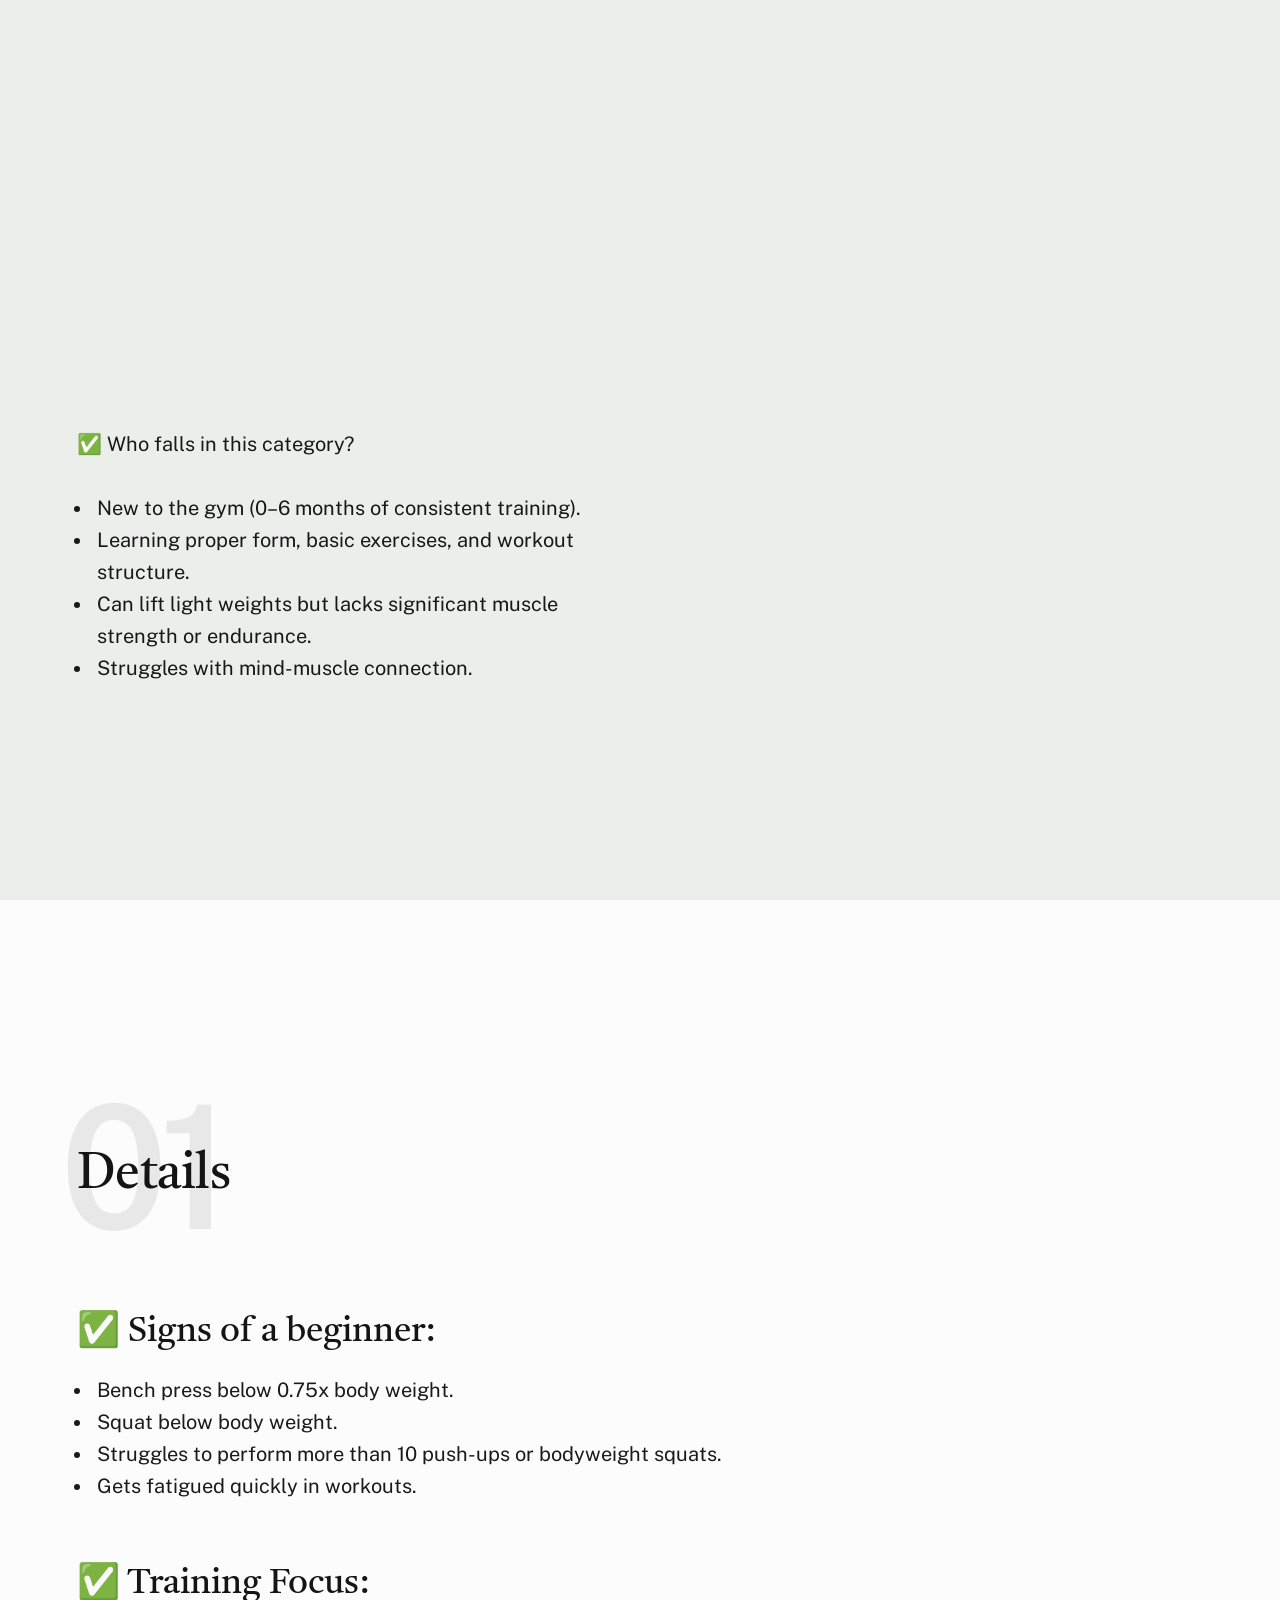
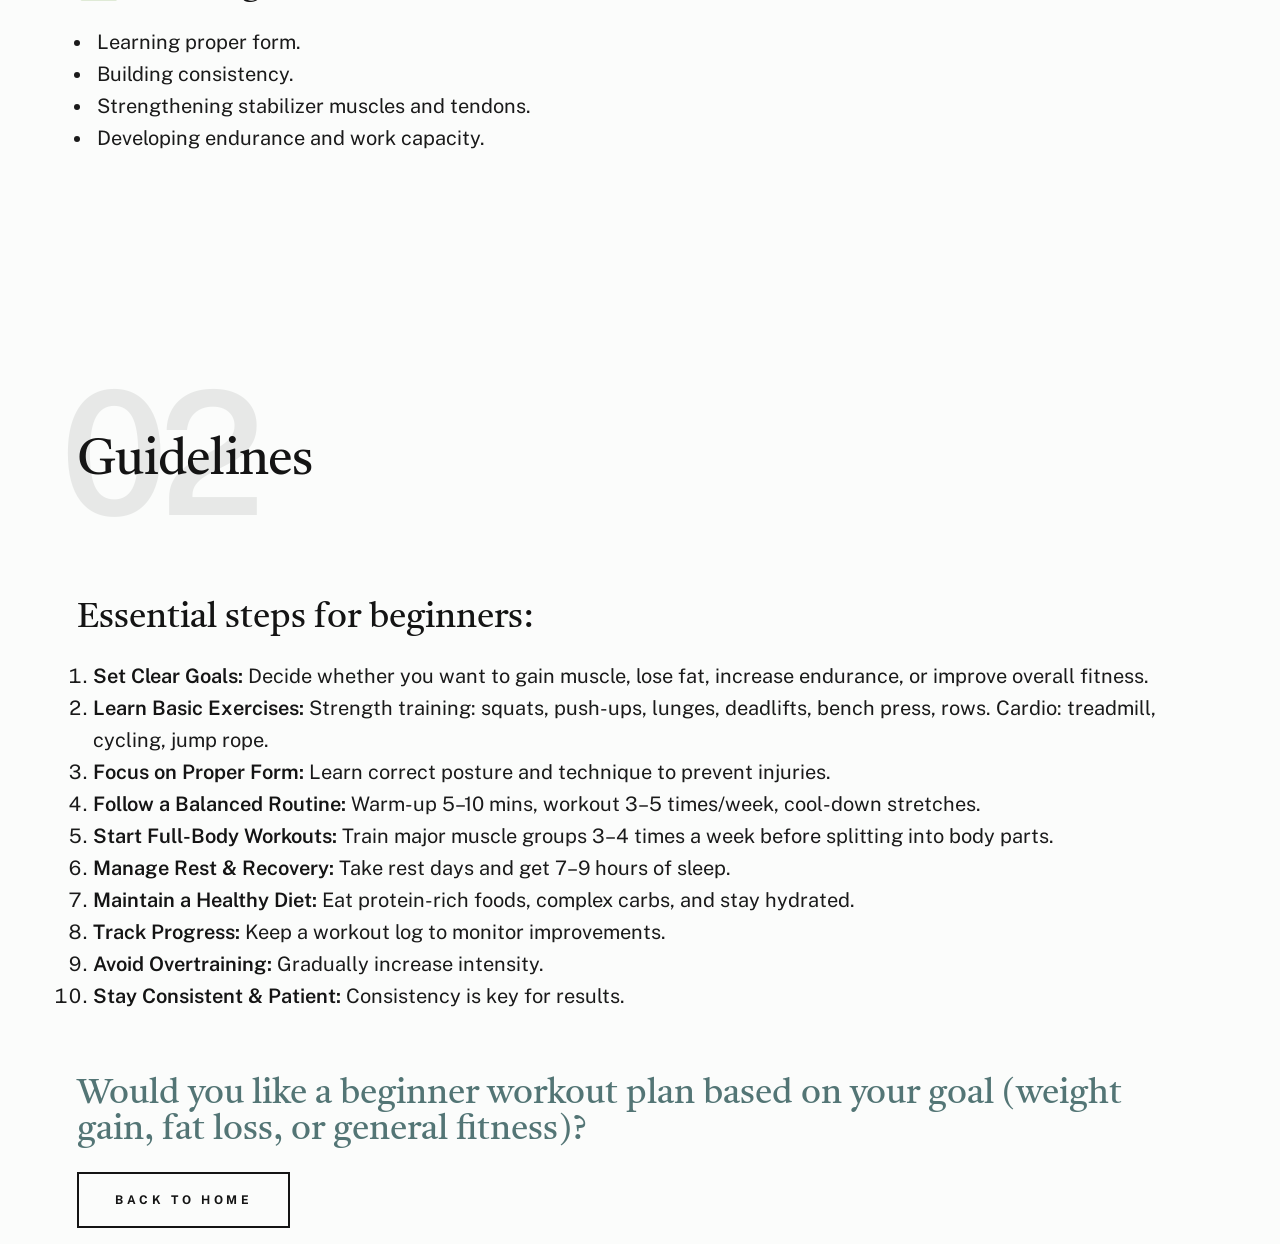
==== commit 50ed61cc: "Update ABOUT US.html" ====
--- a/ABOUT US.html
+++ b/ABOUT US.html
@@ -2,41 +2,31 @@
 <html lang="en" class="no-js">
 
 <head>
-
-    <!--- basic page needs
-    ================================================== -->
+    <!-- Basic Page Needs -->
     <meta charset="utf-8">
     <meta name="viewport" content="width=device-width, initial-scale=1">
     <title>LK Fitness</title>
 
+    <!-- JS to toggle no-js/js class -->
     <script>
         document.documentElement.classList.remove('no-js');
         document.documentElement.classList.add('js');
     </script>
 
-    <!-- CSS
-    ================================================== -->
+    <!-- CSS -->
     <link rel="stylesheet" href="/CSS/slide-pages/styles.css">
-    </xai:function_call name="edit_file">
-    <parameter name="path">ABOUT US.html
-        <link rel="stylesheet" href="/CSS/slide-pages/vendor.css">
+    <link rel="stylesheet" href="/CSS/slide-pages/vendor.css">
 
-
-        <!-- favicons
-    ================================================== -->
-        <link rel="apple-touch-icon" sizes="180x180" href="apple-touch-icon.png">
-        <link rel="icon" type="image/png" sizes="32x32" href="favicon-32x32.png">
-        <link rel="icon" type="image/png" sizes="16x16" href="favicon-16x16.png">
-        <link rel="manifest" href="site.webmanifest">
-
+    <!-- Favicons -->
+    <link rel="apple-touch-icon" sizes="180x180" href="apple-touch-icon.png">
+    <link rel="icon" type="image/png" sizes="32x32" href="favicon-32x32.png">
+    <link rel="icon" type="image/png" sizes="16x16" href="favicon-16x16.png">
+    <link rel="manifest" href="site.webmanifest">
 </head>
-
 
 <body id="top">
 
-
-    <!-- preloader
-    ================================================== -->
+    <!-- Preloader -->
     <div id="preloader">
         <div id="loader" class="dots-fade">
             <div></div>
@@ -45,219 +35,122 @@
         </div>
     </div>
 
-
-    <!-- page wrap
-    ================================================== -->
+    <!-- Page Wrap -->
     <div id="page" class="s-pagewrap">
 
-
-        <!-- # site header 
-        ================================================== -->
+        <!-- Site Header -->
         <header class="s-header">
             <div class="row s-header__inner">
-
-
-
                 <nav class="s-header__nav">
                     <ul class="s-header__menu-links">
-                        <li class="current"><a class="smoothscroll" href="index.html"> BACK TO HOME
-                                PAGE</a></li>
+                        <li class="current"><a class="smoothscroll" href="index.html">Back to Home Page</a></li>
+                    </ul>
+                </nav>
+            </div>
+        </header>
 
-                    </ul> <!-- s-header__menu-links -->
-                </nav> <!-- end s-header__nav -->
-
-            </div> <!-- end s-header__inner -->
-        </header> <!-- end s-header -->
-
-
-        <!-- # intro
-        ================================================== -->
+        <!-- Intro Section -->
         <section id="intro" class="s-intro target-section">
-
             <div class="row s-intro__content width-sixteen-col">
                 <div class="column lg-12 s-intro__content-inner grid-block grid-16">
+                    <div class="s-intro__content-text">
+                        <div class="s-intro__content-pretitle text-pretitle">Hello</div>
+                        <h1 class="s-intro__content-title">Beginner's, <br></h1>
 
-                    <div class="s-intro__content-text">
-
-                        <div class="s-intro__content-pretitle text-pretitle">Hello</div>
-                        <h1 class="s-intro__content-title">
-                            Beginner's, <br>
-                        </h1>
-
-                        <h8>
-                            ✅ Who falls in this category? <BR></BR>
-                            - New to the gym (0–6 months of consistent training).<BR></BR>
-                            - Learning proper form, basic exercises, and workout structure.<BR></BR>
-                            - Can lift light weights but lacks significant muscle strength or endurance.<BR></BR>
-                            - Struggles with mind-muscle connection.
-
-                        </h8>
-
-
-
-
-
+                        <p>✅ Who falls in this category?</p>
+                        <ul>
+                            <li>New to the gym (0–6 months of consistent training).</li>
+                            <li>Learning proper form, basic exercises, and workout structure.</li>
+                            <li>Can lift light weights but lacks significant muscle strength or endurance.</li>
+                            <li>Struggles with mind-muscle connection.</li>
+                        </ul>
 
                         <div class="s-intro__content-btns">
-                            <a class="smoothscroll btn" href="#about">More About</a>
+                            <a class="smoothscroll btn" href="#about-1">More About</a>
                             <a class="smoothscroll btn btn--stroke" href="../Mainpagefitness.html">Back To Home</a>
-                        </div> <!-- s-intro__content-btns -->
-
-                    </div> <!-- s-intro__content-text -->
-
-                </div> <!-- s-intro__content-inner -->
-            </div> <!-- s-intro__content -->
-
-
-
-
+                        </div>
+                    </div>
+                </div>
+            </div>
 
             <div class="s-intro__content-media">
-                <img src="/images/beginner img.webp" srcset="images/beginner img.webp 1x, images/beginner img.webp 2x"
-                    alt="image folder">
-
-
-            </div> <!-- s-intro__content-media  images -->
-
-
+                <img src="/images/beginner img.webp" alt="Beginner Fitness Image">
+            </div>
 
             <div class="s-intro__scroll-down">
-                <a href="#about" class="smoothscroll">
+                <a href="#about-1" class="smoothscroll">
                     <div class="scroll-icon">
-                        <svg xmlns="http://www.w3.org/2000/svg" width="24" height="24" viewBox="0 0 24 24"
-                            style="fill: rgba(0, 0, 0, 1);transform: ;msFilter:;">
-                            <path
-                                d="M11.178 19.569a.998.998 0 0 0 1.644 0l9-13A.999.999 0 0 0 21 5H3a1.002 1.002 0 0 0-.822 1.569l9 13z">
-                            </path>
+                        <svg xmlns="http://www.w3.org/2000/svg" width="24" height="24" viewBox="0 0 24 24">
+                            <path d="M11.178 19.569a.998.998 0 0 0 1.644 0l9-13A.999.999 0 0 0 21 5H3a1.002 1.002 0 0 0-.822 1.569l9 13z"></path>
                         </svg>
                     </div>
                     <span class="scroll-text u-screen-reader-text">Scroll Down</span>
                 </a>
-            </div> <!-- s-intro__scroll-down -->
+            </div>
+        </section>
 
-        </section> <!-- end s-intro -->
-
-
-        <!-- # about
-        ================================================== -->
-        <section id="about" class="s-about target-section">
-
+        <!-- About Section 1 -->
+        <section id="about-1" class="s-about target-section">
             <div class="row s-about__content">
                 <div class="column xl-12">
+                    <div class="section-header" data-num="01">
+                        <h2 class="text-display-title">Details</h2>
+                    </div>
 
-                    <div class="section-header" data-num="01">
-                        <h2 class="text-display-title">Details.</h2>
-                    </div> <!-- end section-header -->
+                    <h3>✅ Signs of a beginner:</h3>
+                    <ul>
+                        <li>Bench press below 0.75x body weight.</li>
+                        <li>Squat below body weight.</li>
+                        <li>Struggles to perform more than 10 push-ups or bodyweight squats.</li>
+                        <li>Gets fatigued quickly in workouts.</li>
+                    </ul>
 
-                    <p class="attention-getter">
-                    <h3>✅ **Signs of a beginner:**</h3>
-                    - Bench press below 0.75x body weight.<BR></BR>
-                    - Squat below body weight.<BR></BR>
-                    - Struggles to perform more than 10 push-ups or bodyweight squats.<BR></BR>
-                    - Gets fatigued quickly in workouts.<BR></BR>
+                    <h3>✅ Training Focus:</h3>
+                    <ul>
+                        <li>Learning proper form.</li>
+                        <li>Building consistency.</li>
+                        <li>Strengthening stabilizer muscles and tendons.</li>
+                        <li>Developing endurance and work capacity.</li>
+                    </ul>
+                </div>
+            </div>
+        </section>
 
-                    <h3>✅ **Training Focus:**</h3>
-                    - Learning proper form.<BR></BR>
-                    - Building consistency.<BR></BR>
-                    - Strengthening stabilizer muscles and tendons.<BR></BR>
-                    - Developing endurance and work capacity.<BR></BR>
-                    </p>
-
-                    <p class="attention-getter">
-                        More Points are below
-                    </p>
-
-
-
-                </div> <!--end column -->
-            </div> <!--end s-about__content -->
-
-        </section> <!-- end s-about -->
-
-        <!-- # about
-        ================================================== -->
-        <section id="about" class="s-about target-section">
-
+        <!-- About Section 2 -->
+        <section id="about-2" class="s-about target-section">
             <div class="row s-about__content">
                 <div class="column xl-12">
+                    <div class="section-header" data-num="02">
+                        <h2 class="text-display-title">Guidelines</h2>
+                    </div>
 
-                    <div class="section-header" data-num="02">
-                        <h2 class="text-display-title">Details.</h2>
-                    </div> <!-- end section-header -->
+                    <h3>Essential steps for beginners:</h3>
+                    <ol>
+                        <li><strong>Set Clear Goals:</strong> Decide whether you want to gain muscle, lose fat, increase endurance, or improve overall fitness.</li>
+                        <li><strong>Learn Basic Exercises:</strong> Strength training: squats, push-ups, lunges, deadlifts, bench press, rows. Cardio: treadmill, cycling, jump rope.</li>
+                        <li><strong>Focus on Proper Form:</strong> Learn correct posture and technique to prevent injuries.</li>
+                        <li><strong>Follow a Balanced Routine:</strong> Warm-up 5–10 mins, workout 3–5 times/week, cool-down stretches.</li>
+                        <li><strong>Start Full-Body Workouts:</strong> Train major muscle groups 3–4 times a week before splitting into body parts.</li>
+                        <li><strong>Manage Rest & Recovery:</strong> Take rest days and get 7–9 hours of sleep.</li>
+                        <li><strong>Maintain a Healthy Diet:</strong> Eat protein-rich foods, complex carbs, and stay hydrated.</li>
+                        <li><strong>Track Progress:</strong> Keep a workout log to monitor improvements.</li>
+                        <li><strong>Avoid Overtraining:</strong> Gradually increase intensity.</li>
+                        <li><strong>Stay Consistent & Patient:</strong> Consistency is key for results.</li>
+                    </ol>
 
-                    <p class="attention-getter">
-                    <h2>As a beginner in the gym, follow these essential steps to build a strong foundation:</h3>
+                    <h3 style="color: rgb(83, 117, 117);">
+                        Would you like a beginner workout plan based on your goal (weight gain, fat loss, or general fitness)?
+                    </h3>
+                    <a class="smoothscroll btn btn--stroke" href="index.html">Back To Home</a>
+                </div>
+            </div>
+        </section>
 
-                        <h3>1.Set Clear Goals</h3>
-                        - Decide whether you want to gain muscle, lose fat, increase endurance, or improve overall
-                        fitness. <BR> </BR>
+    </div>
 
-                        <h3>2.Learn Basic Exercises</h3>
-                        - Strength Training: Squats, push-ups, lunges, deadlifts, bench press, and rows. <BR> </BR>
-                        - Cardio: Treadmill walking, cycling, or jump rope for warm-ups and endurance. <BR> </BR>
-
-                        <h3>3.Focus on Proper Form</h3>
-                        - Avoid lifting heavy weights initially. Learn correct posture and technique to prevent
-                        injuries. <BR> </BR>
-
-                        <h3>4.Follow a Balanced Routine</h3>
-                        - Warm-up: 5-10 minutes of dynamic stretching or light cardio. <BR> </BR>
-                        - Workout: A mix of strength and cardio exercises (3-5 times per week). <BR> </BR>
-                        - Cool-down: Stretching to improve flexibility and recovery. <BR> </BR>
-
-                        <h3>5.Start with Full-Body Workouts</h3>
-                        - Train major muscle groups 3-4 times a week before splitting workouts into body parts. <BR>
-                        </BR>
-
-                        <h3>6.Manage Rest & Recovery</h3>
-                        - Take rest days to allow muscles to recover and grow. <BR> </BR>
-                        - Get 7-9 hours of sleep for optimal recovery. <BR> </BR>
-
-                        <h3>7.Maintain a Healthy Diet</h3>
-                        - Eat protein-rich foods (chicken, eggs, fish, lentils). <BR> </BR>
-                        - Consume complex carbs (rice, oats, whole grains) for energy. <BR> </BR>
-                        - Stay hydrated by drinking enough water. <BR> </BR>
-
-                        <h3>8.Track Progress</h3>
-                        - Keep a workout log to monitor improvements in strength and endurance. <BR> </BR>
-
-                        <h3>9.Avoid Overtraining</h3>
-                        - Start slow and gradually increase intensity over weeks. <BR> </BR>
-
-                        <h3>10.Stay Consistent & Patient</h3>
-                        - Results take time; consistency is key to progress. <BR> </BR>
-
-                        <p class="attention-getter">
-                        <h2 style="color: rgb(83, 117, 117);">Would you like a beginner workout plan based on your goal
-                            <br>
-                            (weight gain,fat loss,or general fitness)?
-                        </h2>
-                        <a class="smoothscroll btn btn--stroke" href="index.html">Back To Home</a> </p>
-
-
-
-                </div> <!-- grid-list-items -->
-
-            </div> <!--end column -->
-    </div> <!--end s-about__content -->
-
-    </section> <!-- end s-about -->
-
-
-
-
-
-
-
-
-    </div> <!-- end page-wrap -->
-
-
-    <!-- Java Script
-    ================================================== -->
+    <!-- JavaScript -->
     <script src="/js/main.js"></script>
     <script src="/js/plugins.js"></script>
 
 </body>
-
-</html>+</html>
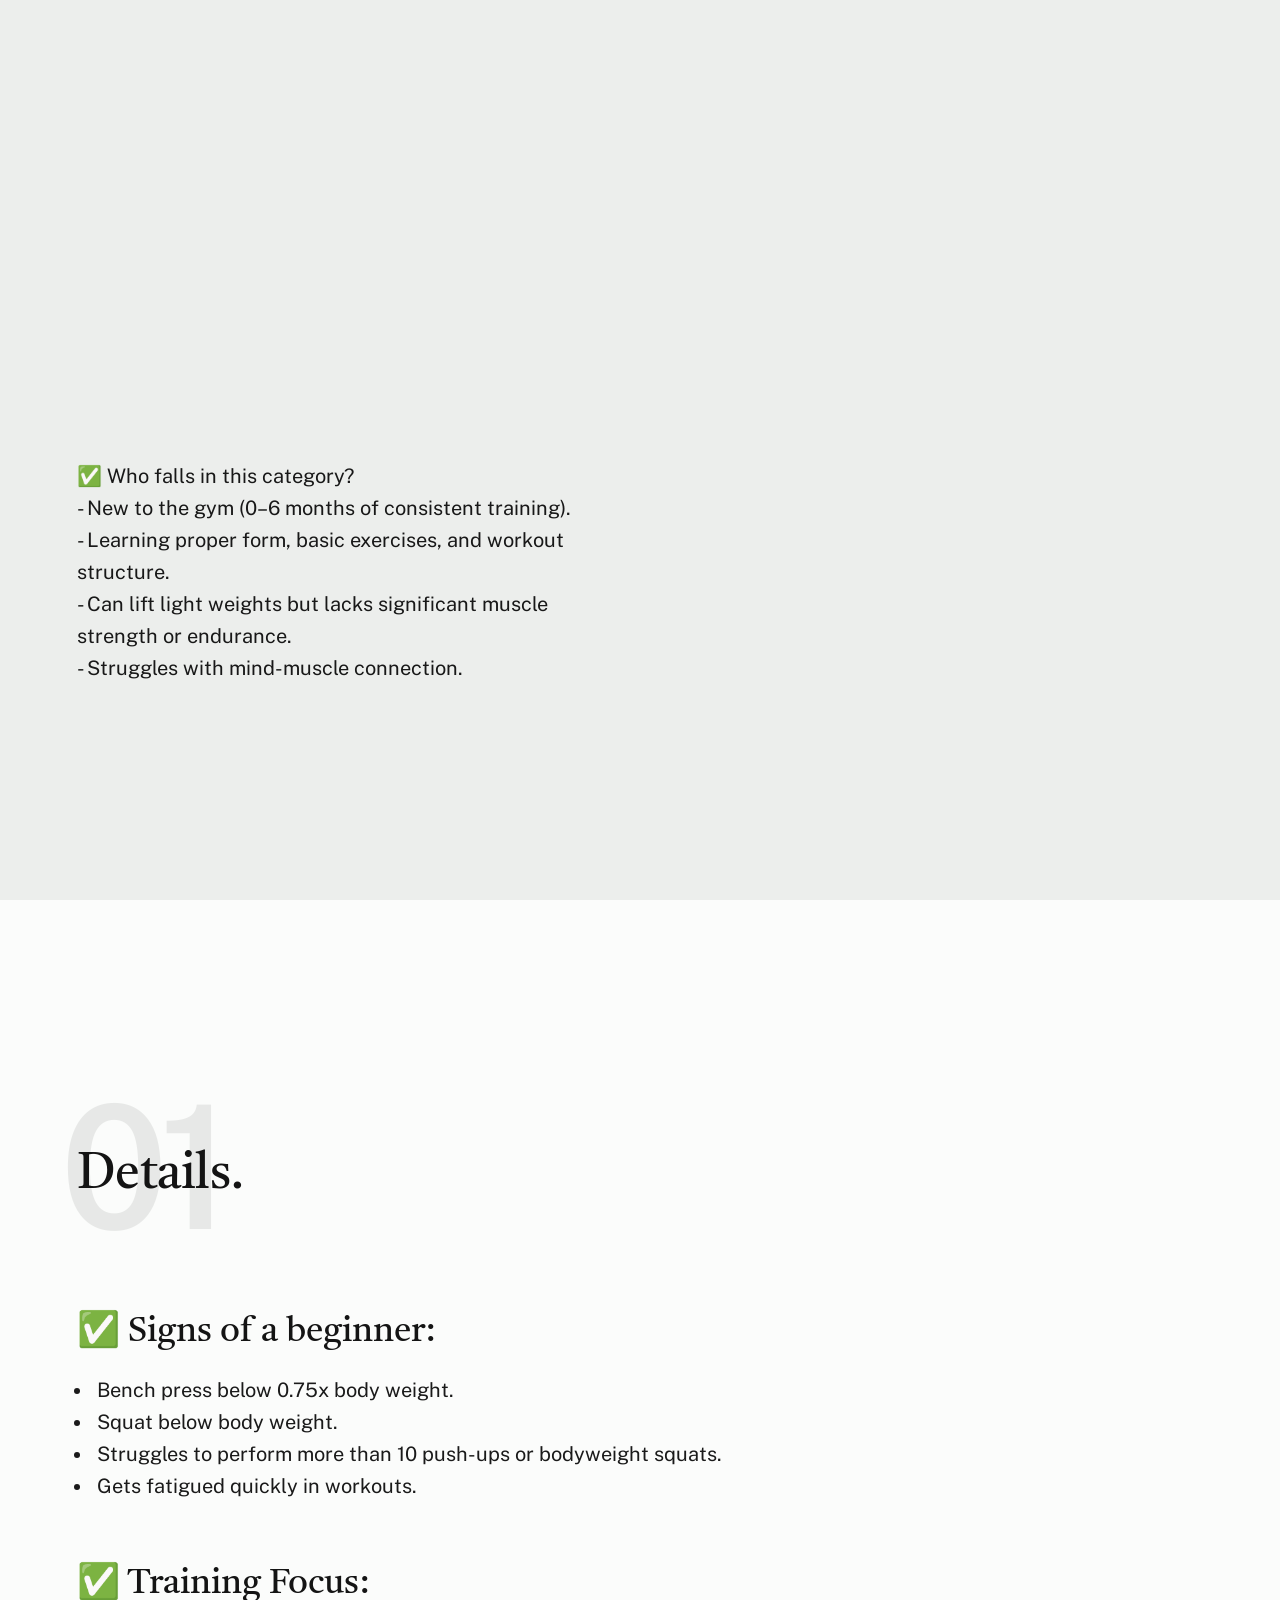
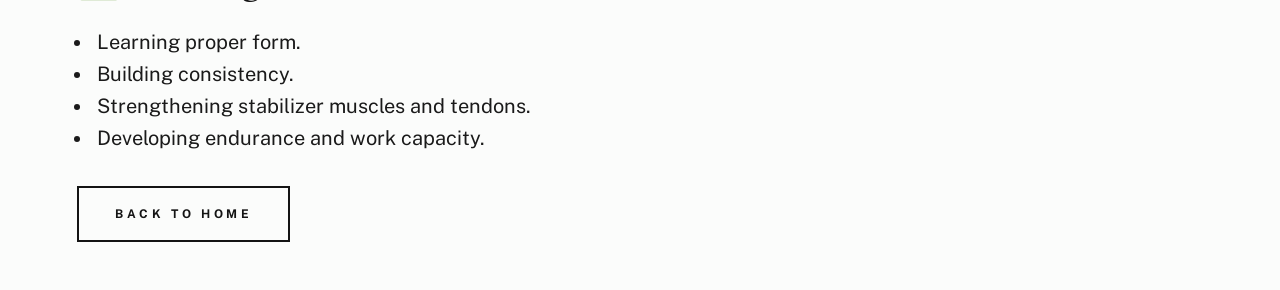
==== commit 43425a0f: "Update ABOUT US.html" ====
--- a/ABOUT US.html
+++ b/ABOUT US.html
@@ -2,31 +2,32 @@
 <html lang="en" class="no-js">
 
 <head>
-    <!-- Basic Page Needs -->
+
+    <!--- basic page needs ================================================== -->
     <meta charset="utf-8">
     <meta name="viewport" content="width=device-width, initial-scale=1">
     <title>LK Fitness</title>
 
-    <!-- JS to toggle no-js/js class -->
     <script>
         document.documentElement.classList.remove('no-js');
         document.documentElement.classList.add('js');
     </script>
 
-    <!-- CSS -->
-    <link rel="stylesheet" href="/CSS/slide-pages/styles.css">
-    <link rel="stylesheet" href="/CSS/slide-pages/vendor.css">
+    <!-- CSS ================================================== -->
+    <link rel="stylesheet" href="CSS/slide-pages/styles.css">
+    <link rel="stylesheet" href="CSS/slide-pages/vendor.css">
 
-    <!-- Favicons -->
+    <!-- favicons ================================================== -->
     <link rel="apple-touch-icon" sizes="180x180" href="apple-touch-icon.png">
     <link rel="icon" type="image/png" sizes="32x32" href="favicon-32x32.png">
     <link rel="icon" type="image/png" sizes="16x16" href="favicon-16x16.png">
     <link rel="manifest" href="site.webmanifest">
+
 </head>
 
 <body id="top">
 
-    <!-- Preloader -->
+    <!-- preloader ================================================== -->
     <div id="preloader">
         <div id="loader" class="dots-fade">
             <div></div>
@@ -35,50 +36,53 @@
         </div>
     </div>
 
-    <!-- Page Wrap -->
+    <!-- page wrap ================================================== -->
     <div id="page" class="s-pagewrap">
 
-        <!-- Site Header -->
+        <!-- # site header ================================================== -->
         <header class="s-header">
             <div class="row s-header__inner">
                 <nav class="s-header__nav">
                     <ul class="s-header__menu-links">
-                        <li class="current"><a class="smoothscroll" href="index.html">Back to Home Page</a></li>
+                        <li><a href="index.html">BACK TO HOME PAGE</a></li>
                     </ul>
                 </nav>
             </div>
         </header>
 
-        <!-- Intro Section -->
+        <!-- # intro ================================================== -->
         <section id="intro" class="s-intro target-section">
+
             <div class="row s-intro__content width-sixteen-col">
                 <div class="column lg-12 s-intro__content-inner grid-block grid-16">
+
                     <div class="s-intro__content-text">
                         <div class="s-intro__content-pretitle text-pretitle">Hello</div>
                         <h1 class="s-intro__content-title">Beginner's, <br></h1>
 
-                        <p>✅ Who falls in this category?</p>
-                        <ul>
-                            <li>New to the gym (0–6 months of consistent training).</li>
-                            <li>Learning proper form, basic exercises, and workout structure.</li>
-                            <li>Can lift light weights but lacks significant muscle strength or endurance.</li>
-                            <li>Struggles with mind-muscle connection.</li>
-                        </ul>
+                        <p>
+                            ✅ Who falls in this category?<br>
+                            - New to the gym (0–6 months of consistent training).<br>
+                            - Learning proper form, basic exercises, and workout structure.<br>
+                            - Can lift light weights but lacks significant muscle strength or endurance.<br>
+                            - Struggles with mind-muscle connection.
+                        </p>
 
                         <div class="s-intro__content-btns">
-                            <a class="smoothscroll btn" href="#about-1">More About</a>
-                            <a class="smoothscroll btn btn--stroke" href="../Mainpagefitness.html">Back To Home</a>
+                            <a class="smoothscroll btn" href="#about">More About</a>
+                            <a class="smoothscroll btn btn--stroke" href="index.html">Back To Home</a>
                         </div>
                     </div>
+
                 </div>
             </div>
 
             <div class="s-intro__content-media">
-                <img src="/images/beginner img.webp" alt="Beginner Fitness Image">
+                <img src="images/beginner img.webp" alt="Beginner Image">
             </div>
 
             <div class="s-intro__scroll-down">
-                <a href="#about-1" class="smoothscroll">
+                <a href="#about" class="smoothscroll">
                     <div class="scroll-icon">
                         <svg xmlns="http://www.w3.org/2000/svg" width="24" height="24" viewBox="0 0 24 24">
                             <path d="M11.178 19.569a.998.998 0 0 0 1.644 0l9-13A.999.999 0 0 0 21 5H3a1.002 1.002 0 0 0-.822 1.569l9 13z"></path>
@@ -87,14 +91,17 @@
                     <span class="scroll-text u-screen-reader-text">Scroll Down</span>
                 </a>
             </div>
+
         </section>
 
-        <!-- About Section 1 -->
-        <section id="about-1" class="s-about target-section">
+        <!-- # about ================================================== -->
+        <section id="about" class="s-about target-section">
+
             <div class="row s-about__content">
                 <div class="column xl-12">
+
                     <div class="section-header" data-num="01">
-                        <h2 class="text-display-title">Details</h2>
+                        <h2 class="text-display-title">Details.</h2>
                     </div>
 
                     <h3>✅ Signs of a beginner:</h3>
@@ -112,45 +119,21 @@
                         <li>Strengthening stabilizer muscles and tendons.</li>
                         <li>Developing endurance and work capacity.</li>
                     </ul>
+
+                    <p class="attention-getter">
+                        <a class="smoothscroll btn btn--stroke" href="index.html">Back To Home</a>
+                    </p>
+
                 </div>
             </div>
+
         </section>
 
-        <!-- About Section 2 -->
-        <section id="about-2" class="s-about target-section">
-            <div class="row s-about__content">
-                <div class="column xl-12">
-                    <div class="section-header" data-num="02">
-                        <h2 class="text-display-title">Guidelines</h2>
-                    </div>
+    </div> <!-- end page wrap -->
 
-                    <h3>Essential steps for beginners:</h3>
-                    <ol>
-                        <li><strong>Set Clear Goals:</strong> Decide whether you want to gain muscle, lose fat, increase endurance, or improve overall fitness.</li>
-                        <li><strong>Learn Basic Exercises:</strong> Strength training: squats, push-ups, lunges, deadlifts, bench press, rows. Cardio: treadmill, cycling, jump rope.</li>
-                        <li><strong>Focus on Proper Form:</strong> Learn correct posture and technique to prevent injuries.</li>
-                        <li><strong>Follow a Balanced Routine:</strong> Warm-up 5–10 mins, workout 3–5 times/week, cool-down stretches.</li>
-                        <li><strong>Start Full-Body Workouts:</strong> Train major muscle groups 3–4 times a week before splitting into body parts.</li>
-                        <li><strong>Manage Rest & Recovery:</strong> Take rest days and get 7–9 hours of sleep.</li>
-                        <li><strong>Maintain a Healthy Diet:</strong> Eat protein-rich foods, complex carbs, and stay hydrated.</li>
-                        <li><strong>Track Progress:</strong> Keep a workout log to monitor improvements.</li>
-                        <li><strong>Avoid Overtraining:</strong> Gradually increase intensity.</li>
-                        <li><strong>Stay Consistent & Patient:</strong> Consistency is key for results.</li>
-                    </ol>
-
-                    <h3 style="color: rgb(83, 117, 117);">
-                        Would you like a beginner workout plan based on your goal (weight gain, fat loss, or general fitness)?
-                    </h3>
-                    <a class="smoothscroll btn btn--stroke" href="index.html">Back To Home</a>
-                </div>
-            </div>
-        </section>
-
-    </div>
-
-    <!-- JavaScript -->
-    <script src="/js/main.js"></script>
-    <script src="/js/plugins.js"></script>
+    <!-- JavaScript ================================================== -->
+    <script src="js/main.js"></script>
+    <script src="js/plugins.js"></script>
 
 </body>
 </html>
